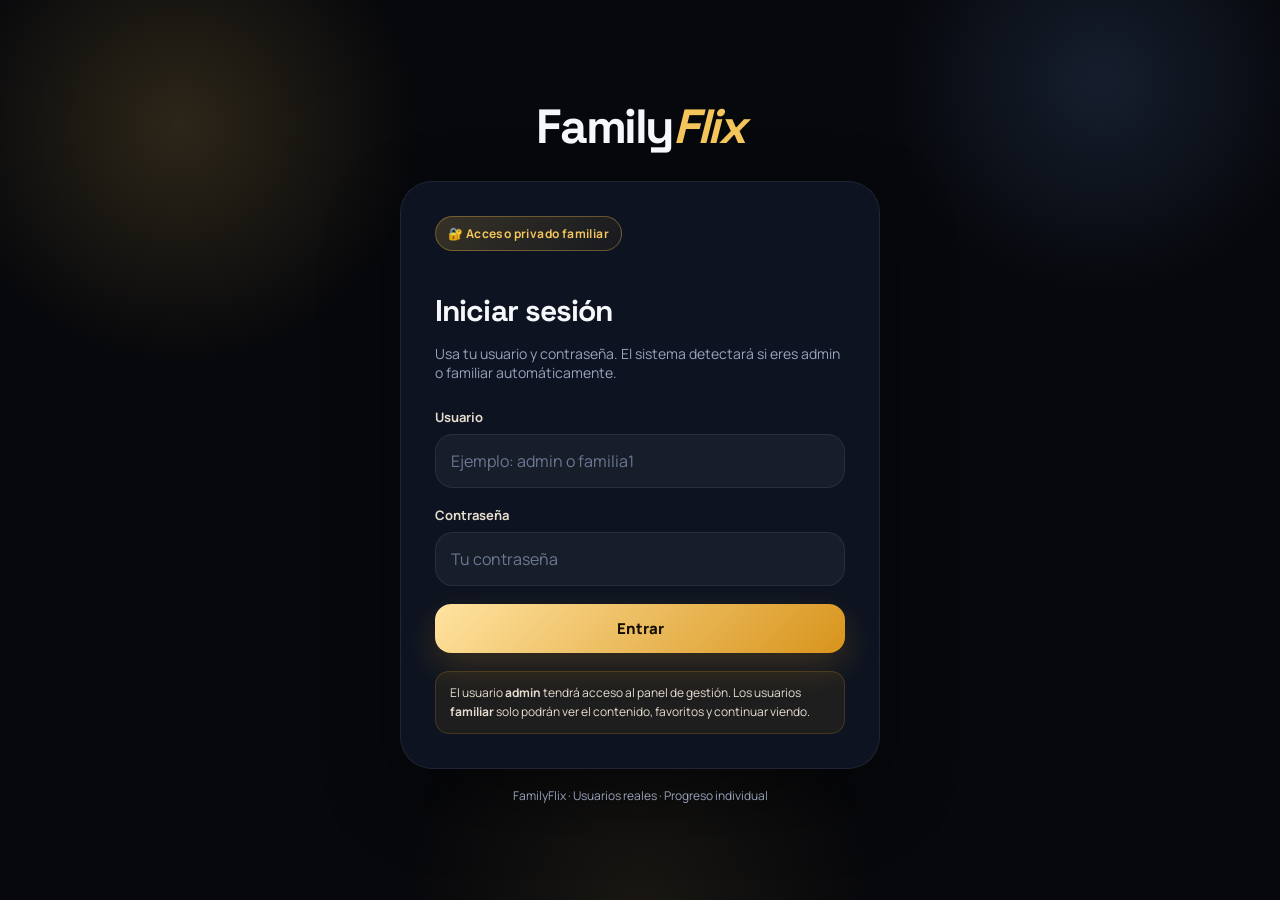
==== admin.html @ a8ea4d4a "Update admin.html" ====
<!DOCTYPE html>
<html lang="es" data-theme="dark">
<head>
  <meta charset="UTF-8">
  <meta name="viewport" content="width=device-width,initial-scale=1">
  <title>FamilyFlix — Admin</title>
  <link rel="stylesheet" href="css/style.css">
  <style>
    body{background:var(--ink);color:var(--text)}
    .page{max-width:1260px;margin:0 auto;padding:calc(var(--nav-h) + 24px) 20px 80px;position:relative;z-index:1}
    .head{display:flex;justify-content:space-between;gap:18px;align-items:flex-end;margin-bottom:24px;flex-wrap:wrap}
    .title{font-family:var(--ff);font-size:42px;line-height:1;letter-spacing:-.04em}
    .title span{color:var(--amber);font-style:italic}
    .subtitle{color:var(--cream3);font-size:14px;margin-top:8px}
    .tabs{display:flex;gap:8px;flex-wrap:wrap;margin-bottom:22px}
    .tab{border:none;background:var(--gb);color:var(--cream2);border:1px solid var(--gbrd);border-radius:999px;padding:12px 16px;cursor:pointer}
    .tab.on{background:var(--amber);border-color:var(--amber);color:#120c00;font-weight:700}
    .panel{display:none}
    .panel.on{display:block}
    .cardx{background:var(--ink2);border:1px solid rgba(255,255,255,.06);border-radius:24px;padding:24px;margin-bottom:18px;box-shadow:0 24px 70px rgba(0,0,0,.22)}
    .grid2{display:grid;grid-template-columns:1fr 1fr;gap:14px}
    .grid3{display:grid;grid-template-columns:repeat(3,1fr);gap:14px}
    .grid4{display:grid;grid-template-columns:repeat(4,1fr);gap:14px}
    .form-g{margin-bottom:16px}
    .muted{font-size:12px;color:var(--cream3)}
    .helper{background:rgba(232,160,32,.08);border:1px solid rgba(232,160,32,.2);border-radius:16px;padding:16px;color:var(--cream2);font-size:13px;line-height:1.6}
    .list{display:grid;gap:10px}
    .rowx{display:flex;gap:12px;align-items:center;justify-content:space-between;background:var(--ink3);border:1px solid rgba(255,255,255,.06);border-radius:16px;padding:14px}
    .rowx .meta{font-size:12px;color:var(--cream3);margin-top:4px}
    .status{display:inline-flex;align-items:center;gap:8px;padding:7px 10px;border-radius:999px;font-size:11px;font-weight:700;letter-spacing:.4px}
    .status.ok{background:rgba(39,174,96,.12);color:#45d483;border:1px solid rgba(39,174,96,.22)}
    .status.soft{background:rgba(232,160,32,.12);color:var(--amber);border:1px solid rgba(232,160,32,.22)}
    .hidden{display:none!important}
    .subtabs{display:flex;gap:10px;flex-wrap:wrap;margin-bottom:18px}
    .subtab{padding:10px 14px;border-radius:999px;border:1px solid var(--gbrd);background:var(--gb);cursor:pointer;color:var(--cream2)}
    .subtab.on{background:var(--amber);color:#140d00;border-color:var(--amber)}
    .subpanel{display:none}.subpanel.on{display:block}
    .stats{display:grid;grid-template-columns:repeat(4,1fr);gap:14px}
    .stat{background:var(--ink2);border:1px solid rgba(255,255,255,.06);border-radius:22px;padding:20px}
    .stat .n{font-family:var(--ff);font-size:34px;color:var(--cream)}
    .stat .l{font-size:13px;color:var(--cream3)}
    .file-toolbar{display:grid;grid-template-columns:minmax(0,1fr) auto;gap:14px;align-items:end;margin:18px 0}
    .file-summary{text-align:right;font-size:12px;color:var(--cream3)}
    .preview-frame{background:#000;border-radius:20px;overflow:hidden;aspect-ratio:16/9;margin-bottom:18px}
    .preview-frame video,.preview-frame iframe,.preview-frame img{width:100%;height:100%;border:none;display:block;background:#000;object-fit:contain}
    .audience-picker{display:flex;flex-wrap:wrap;gap:10px}
    .audience-option{display:inline-flex;align-items:center;gap:10px;padding:10px 14px;border-radius:16px;border:1px solid var(--gbrd);background:rgba(255,255,255,.03);color:var(--cream2);cursor:pointer;transition:all .2s ease}
    .audience-option input{accent-color:var(--amber);margin:0}
    .audience-option.is-on{background:rgba(232,160,32,.12);border-color:rgba(232,160,32,.34);color:var(--text);box-shadow:0 14px 32px rgba(0,0,0,.16)}
    .audience-option small{display:block;font-size:11px;color:var(--cream3)}
    .audience-summary{margin-top:10px;font-size:12px;color:var(--cream3)}
    .sheet-group{background:var(--ink3);border:1px solid rgba(255,255,255,.06);border-radius:20px;overflow:hidden}
    .sheet-group-head{display:flex;gap:14px;align-items:flex-start;justify-content:space-between;padding:16px 18px;background:rgba(255,255,255,.02)}
    .sheet-group-head .meta{font-size:12px;color:var(--cream3);margin-top:4px}
    .sheet-group-episodes{display:grid;gap:10px;padding:12px}
    .sheet-group-episodes .rowx{background:rgba(255,255,255,.02);border-color:rgba(255,255,255,.05)}
    .sheet-chip{display:inline-flex;align-items:center;padding:6px 10px;border-radius:999px;background:rgba(232,160,32,.12);color:var(--amber);font-size:11px;font-weight:700;letter-spacing:.02em;margin-bottom:8px}
    .sheet-note{font-size:12px;color:var(--cream3);margin-top:6px}
    @media(max-width:980px){.page{padding:calc(var(--nav-h) + 18px) 18px 64px}.head{align-items:flex-start}.grid2,.grid3,.grid4,.stats{grid-template-columns:1fr 1fr}}
    @media(max-width:640px){.page{padding:calc(var(--nav-h) + 14px) 14px 56px}.title{font-size:34px}.grid2,.grid3,.grid4,.stats,.file-toolbar{grid-template-columns:1fr}.cardx{padding:18px}.rowx,.sheet-group-head{align-items:flex-start;flex-direction:column}.rowx>div:last-child,.sheet-group-head>div:last-child{width:100%;display:flex;flex-wrap:wrap;gap:10px}}
  </style>
</head>
<body>
  <div class="bg-atm"></div>
  <nav class="nav solid" style="transform:none!important">
    <div class="nav-inner">
      <a href="home.html" class="logo">Family<span>Flix</span></a>
      <div class="nav-r">
        <a class="btn btn-ghost" href="home.html">Ver catálogo</a>
        <button class="tt" onclick="toggleTheme()"></button>
        <button class="btn btn-ghost" onclick="logout()">Salir</button>
      </div>
    </div>
  </nav>

  <main class="page">
    <div class="head">
      <div>
        <div class="title">Panel <span>Admin</span></div>
        <div class="subtitle">Gestión de usuarios, videos, series, episodios, IA y archivos en Cloudflare R2.</div>
      </div>
      <div class="helper" style="max-width:460px">
        Define una vez tu <strong>Admin Secret</strong> del Worker. Queda guardado en este navegador para poder usar subir, listar, borrar y analizar con IA.
      </div>
    </div>

    <section class="cardx">
      <div class="grid2">
        <div class="form-g">
          <label>Admin Secret del Worker</label>
          <input class="inp" id="adminSecretInput" type="password" placeholder="Pega aquí el Admin Secret de Cloudflare">
        </div>
        <div class="form-g" style="display:flex;align-items:flex-end;gap:10px">
          <button class="btn btn-amber" id="saveSecretBtn">Guardar secret</button>
          <span class="muted">Solo se guarda localmente en tu navegador.</span>
        </div>
      </div>
    </section>

    <section class="stats" id="statsWrap"></section>

    <div class="tabs">
      <button class="tab on" data-panel="summary">Resumen</button>
      <button class="tab" data-panel="content">Registrar contenido</button>
      <button class="tab" data-panel="users">Usuarios</button>
      <button class="tab" data-panel="sheets">Fichas Sheets</button>
      <button class="tab" data-panel="files">Archivos R2</button>
    </div>

    <section class="panel on" id="panel-summary">
      <div class="cardx">
        <h3 class="modal-title" style="font-size:26px">Resumen rápido</h3>
        <div class="list" id="summaryList"></div>
      </div>
      <div class="cardx">
        <h3 class="modal-title" style="font-size:26px">Flujo para archivos pesados</h3>
        <div class="helper">
          1) Sube el archivo grande a Cloudflare R2 con tu script de <strong>rclone</strong>.<br>
          2) Si usas Quick Tunnel o ya conoces el nombre del archivo, el sistema puede construir la URL publica automaticamente con:<br>
          <code id="r2BaseExample"></code><br>
          3) En <strong>Origen del video &gt; Tunnel Quick</strong> puedes guardar la URL completa o solo una ruta como <code>peliculas/shrek-2.mp4</code>.<br>
          4) Usa la IA para autocompletar el resto y corrige manualmente antes de guardar.
        </div>
      </div>
    </section>

    <section class="panel" id="panel-content">
      <div class="cardx">
        <div class="subtabs">
          <button class="subtab on" data-subpanel="movie">Película</button>
          <button class="subtab" data-subpanel="series">Serie</button>
          <button class="subtab" data-subpanel="episode">Episodio</button>
        </div>

        <div class="form-g">
          <label>Título base para IA</label>
          <div class="grid2">
            <input class="inp" id="aiTitle" type="text" placeholder="Ejemplo: Shrek 2 o boda hermano">
            <button class="btn btn-amber" id="aiAnalyzeBtn">Autorrellenar con IA</button>
          </div>
          <textarea class="inp" id="aiExtraContext" style="margin-top:10px" placeholder="Contexto opcional: video casero, cumpleaños de Sofía, viaje a Cartagena, tono familiar, personas importantes, etc."></textarea>
          <div class="muted" style="margin-top:8px">La IA rellena en español, pero tú puedes corregir cualquier campo antes de guardar.</div>
        </div>

        <div class="subpanel on" id="subpanel-movie">
          <div class="grid2">
            <div class="form-g"><label>ID</label><input class="inp" id="movie_id" placeholder="Ej. pel_shrek_2"></div>
            <div class="form-g"><label>Título</label><input class="inp" id="movie_titulo"></div>
            <div class="form-g"><label>Título original</label><input class="inp" id="movie_tituloOriginal"></div>
            <div class="form-g"><label>Categoría</label><input class="inp" id="movie_categoria" placeholder="Familia"></div>
            <div class="form-g"><label>Géneros</label><input class="inp" id="movie_generos" placeholder="Aventura, Comedia"></div>
            <div class="form-g"><label>Año</label><input class="inp" id="movie_año" type="number"></div>
            <div class="form-g"><label>Duración</label><input class="inp" id="movie_duracion" placeholder="1:32:00"></div>
            <div class="form-g"><label>Clasificación</label><input class="inp" id="movie_clasificacion" placeholder="Familiar"></div>
            <div class="form-g"><label>Idioma</label><input class="inp" id="movie_idioma" placeholder="Español"></div>
            <div class="form-g"><label>Tags</label><input class="inp" id="movie_tags" placeholder="ogro, animación"></div>
            <div class="form-g"><label>Portada URL</label><input class="inp" id="movie_portadaUrl"></div>
            <div class="form-g"><label>Backdrop URL</label><input class="inp" id="movie_backdropUrl"></div>
          </div>
          <div class="form-g"><label>Sinopsis</label><textarea class="inp" id="movie_sinopsis"></textarea></div>
          <div class="form-g">
            <label>Visible para</label>
            <div class="audience-picker" id="movie_audiencePicker"></div>
            <div class="audience-summary" id="movie_audienceSummary">Visible para todos los usuarios.</div>
          </div>
          <div class="grid2">
            <div class="form-g">
              <label>Origen del video</label>
              <select class="inp" id="movie_videoMode">
                <option value="upload">Subida web</option>
                <option value="quicktunnel">Tunnel Quick</option>
                <option value="r2manual">Archivo pesado ya subido a R2</option>
                <option value="drive">URL de Google Drive</option>
                <option value="none">Sin video todavía</option>
              </select>
            </div>
            <div class="form-g"><label>Destacado</label><select class="inp" id="movie_destacado"><option value="">No</option><option value="si">Sí</option></select></div>
          </div>
          <div class="grid2">
            <div class="form-g movie-mode movie-mode-upload"><label>Archivo</label><input class="inp" id="movie_uploadFile" type="file" accept="video/*"></div>
            <div class="form-g movie-mode movie-mode-quicktunnel hidden"><label>URL Tunnel Quick</label><input class="inp" id="movie_tunnelQuick" placeholder="https://...trycloudflare.com/peliculas/mi-video.mp4"></div>
            <div class="form-g movie-mode movie-mode-r2manual hidden"><label>Nombre del archivo en R2</label><input class="inp" id="movie_r2Manual" placeholder="el.caballero.rojo.mp4"></div>
            <div class="form-g movie-mode movie-mode-drive hidden"><label>Drive URL</label><input class="inp" id="movie_driveUrl" placeholder="https://drive.google.com/file/.../preview"></div>
            <div class="form-g"><label>URL final de video</label><input class="inp" id="movie_r2Url" readonly></div>
          </div>
          <button class="btn btn-amber" id="saveMovieBtn">Guardar película</button>
        </div>

        <div class="subpanel" id="subpanel-series">
          <div class="grid2">
            <div class="form-g"><label>ID</label><input class="inp" id="series_id" placeholder="Ej. ser_peppa_pig"></div>
            <div class="form-g"><label>Título</label><input class="inp" id="series_titulo"></div>
            <div class="form-g"><label>Título original</label><input class="inp" id="series_tituloOriginal"></div>
            <div class="form-g"><label>Categoría</label><input class="inp" id="series_categoria"></div>
            <div class="form-g"><label>Géneros</label><input class="inp" id="series_generos"></div>
            <div class="form-g"><label>Año</label><input class="inp" id="series_año" type="number"></div>
            <div class="form-g"><label>Clasificación</label><input class="inp" id="series_clasificacion"></div>
            <div class="form-g"><label>Idioma</label><input class="inp" id="series_idioma"></div>
            <div class="form-g"><label>Tags</label><input class="inp" id="series_tags"></div>
            <div class="form-g"><label>Portada URL</label><input class="inp" id="series_portadaUrl"></div>
            <div class="form-g"><label>Backdrop URL</label><input class="inp" id="series_backdropUrl"></div>
            <div class="form-g"><label>Destacado</label><select class="inp" id="series_destacado"><option value="">No</option><option value="si">Sí</option></select></div>
          </div>
          <div class="form-g"><label>Sinopsis</label><textarea class="inp" id="series_sinopsis"></textarea></div>
          <div class="form-g">
            <label>Visible para</label>
            <div class="audience-picker" id="series_audiencePicker"></div>
            <div class="audience-summary" id="series_audienceSummary">Visible para todos los usuarios.</div>
          </div>
          <button class="btn btn-amber" id="saveSeriesBtn">Guardar serie</button>
        </div>

        <div class="subpanel" id="subpanel-episode">
          <div class="grid2">
            <div class="form-g">
              <label>Serie existente</label>
              <select class="inp" id="episode_serieId"></select>
            </div>
            <div class="form-g"><label>ID episodio</label><input class="inp" id="episode_id" placeholder="Ej. epi_peppa_s01e01"></div>
            <div class="form-g"><label>Temporada</label><input class="inp" id="episode_temporada" type="number" value="1"></div>
            <div class="form-g"><label>Número de episodio</label><input class="inp" id="episode_numeroEpisodio" type="number" value="1"></div>
            <div class="form-g"><label>Título</label><input class="inp" id="episode_titulo"></div>
            <div class="form-g"><label>Título original</label><input class="inp" id="episode_tituloOriginal"></div>
            <div class="form-g"><label>Duración</label><input class="inp" id="episode_duracion"></div>
            <div class="form-g"><label>Portada URL</label><input class="inp" id="episode_portadaUrl"></div>
          </div>
          <div class="form-g"><label>Sinopsis</label><textarea class="inp" id="episode_sinopsis"></textarea></div>
          <div class="grid2">
            <div class="form-g">
              <label>Origen del video</label>
              <select class="inp" id="episode_videoMode">
                <option value="upload">Subida web</option>
                <option value="quicktunnel">Tunnel Quick</option>
                <option value="r2manual">Archivo pesado ya subido a R2</option>
                <option value="drive">URL de Google Drive</option>
              </select>
              <div class="muted" style="margin-top:8px">Tunnel Quick guarda exactamente la URL que pegues. R2 manual arma la URL publica de R2 con el nombre del archivo.</div>
              <div class="muted" style="margin-top:8px">Los episodios heredan la visibilidad configurada en su serie.</div>
            </div>
            <div class="form-g"><label>Air date</label><input class="inp" id="episode_airDate" placeholder="2026-03-09"></div>
          </div>
          <div class="grid2">
            <div class="form-g episode-mode episode-mode-upload"><label>Archivo</label><input class="inp" id="episode_uploadFile" type="file" accept="video/*"></div>
            <div class="form-g episode-mode episode-mode-quicktunnel hidden"><label>URL Tunnel Quick</label><input class="inp" id="episode_tunnelQuick" placeholder="https://...trycloudflare.com/series/serie-x/e01.mp4"></div>
            <div class="form-g episode-mode episode-mode-r2manual hidden"><label>Nombre del archivo en R2</label><input class="inp" id="episode_r2Manual" placeholder="el.caballero.rojo.mp4"></div>
            <div class="form-g episode-mode episode-mode-drive hidden"><label>Drive URL</label><input class="inp" id="episode_driveUrl"></div>
            <div class="form-g"><label>URL final de video</label><input class="inp" id="episode_r2Url" readonly></div>
          </div>
          <button class="btn btn-amber" id="saveEpisodeBtn">Guardar episodio</button>
        </div>
      </div>
    </section>

    <section class="panel" id="panel-users">
      <div class="cardx">
        <h3 class="modal-title" style="font-size:26px">Crear usuario</h3>
        <div class="grid2">
          <div class="form-g"><label>Usuario</label><input class="inp" id="user_usuario"></div>
          <div class="form-g"><label>Contraseña</label><input class="inp" id="user_password" type="password"></div>
          <div class="form-g"><label>Nombre mostrado</label><input class="inp" id="user_nombreMostrado"></div>
          <div class="form-g"><label>Rol</label><select class="inp" id="user_rol"><option value="familiar">familiar</option><option value="admin">admin</option></select></div>
          <div class="form-g"><label>Estado</label><select class="inp" id="user_estado"><option value="activo">activo</option><option value="inactivo">inactivo</option></select></div>
          <div class="form-g"><label>Avatar URL</label><input class="inp" id="user_avatarUrl"></div>
        </div>
        <button class="btn btn-amber" id="saveUserBtn">Crear usuario</button>
      </div>
      <div class="cardx">
        <h3 class="modal-title" style="font-size:26px">Usuarios existentes</h3>
        <div class="list" id="usersList"></div>
      </div>
    </section>

    <section class="panel" id="panel-sheets">
      <div class="cardx">
        <div class="grid2">
          <div>
            <h3 class="modal-title" style="font-size:26px">Fichas de Google Sheets</h3>
            <p class="muted">Lista completa del catálogo y episodios para refrescar metadata con IA sin tocar IDs ni videos.</p>
          </div>
          <div style="display:flex;justify-content:flex-end;align-items:end"><button class="btn btn-amber" id="reloadSheetsBtn">Actualizar fichas</button></div>
        </div>
        <div class="file-toolbar">
          <div class="form-g" style="margin-bottom:0">
            <label>Buscar ficha</label>
            <input class="inp" id="sheetsSearchInput" type="text" placeholder="Titulo, ID, serie, categoria o tag">
          </div>
          <div class="file-summary" id="sheetsSummary"></div>
        </div>
        <div class="list" id="sheetsList"></div>
      </div>
    </section>

    <section class="panel" id="panel-files">
      <div class="cardx">
        <div class="grid2">
          <div>
            <h3 class="modal-title" style="font-size:26px">Archivos en Cloudflare R2</h3>
            <p class="muted">Puedes reutilizar una URL ya subida, copiarla o borrar el archivo.</p>
          </div>
          <div style="display:flex;justify-content:flex-end;align-items:end"><button class="btn btn-amber" id="reloadFilesBtn">Actualizar lista</button></div>
        </div>
        <div class="file-toolbar">
          <div class="form-g" style="margin-bottom:0">
            <label>Buscar archivo</label>
            <input class="inp" id="filesSearchInput" type="text" placeholder="Nombre, carpeta o extensión">
          </div>
          <div class="file-summary" id="filesSummary"></div>
        </div>
        <div class="list" id="filesList"></div>
      </div>
    </section>
  </main>

  <div class="modal-bd" id="filePreviewBd" onclick="if(event.target===this)closeFilePreview()">
    <div class="modal" style="grid-template-columns:1fr;width:min(960px,100%)">
      <div class="modal-body">
        <div class="modal-eyebrow">Archivo R2</div>
        <h2 class="modal-title" id="filePreviewTitle"></h2>
        <div class="modal-meta" id="filePreviewMeta"></div>
        <div class="preview-frame" id="filePreviewMedia"></div>
        <p class="modal-synopsis">Puedes previsualizar el archivo, copiar su URL o insertarlo directamente en el formulario actual.</p>
        <div class="modal-actions">
          <button class="btn btn-amber" id="filePreviewUseBtn">Usar en formulario</button>
          <button class="btn btn-ghost" id="filePreviewOpenBtn">Abrir URL</button>
          <button class="btn btn-ghost" onclick="closeFilePreview()">Cerrar</button>
        </div>
      </div>
    </div>
  </div>

  <div class="modal-bd" id="sheetEditorBd" onclick="if(event.target===this)closeSheetEditor()">
    <div class="modal" style="grid-template-columns:1fr;width:min(920px,100%)">
      <div class="modal-body">
        <div class="modal-eyebrow" id="sheetEditorEyebrow">Ficha Sheets</div>
        <h2 class="modal-title" id="sheetEditorTitle">Editar ficha</h2>
        <div class="modal-meta" id="sheetEditorMeta"></div>
        <div class="grid2" style="margin-top:18px">
          <div class="form-g">
            <label>Ruta o URL del video</label>
            <input class="inp" id="sheetEditorVideoPath" type="text" placeholder="peliculas/shrek-2.mp4, https://...trycloudflare.com/... o URL directa">
            <div class="muted" style="margin-top:6px">Guarda preferiblemente solo la ruta del archivo. La app le pondra la base del tunel automaticamente.</div>
          </div>
          <div class="form-g">
            <label>URL final de video</label>
            <input class="inp" id="sheetEditorResolvedUrl" type="text" readonly>
          </div>
          <div class="form-g">
            <label>Drive URL</label>
            <input class="inp" id="sheetEditorDriveUrl" type="text" placeholder="https://drive.google.com/file/.../preview">
          </div>
          <div class="form-g">
            <label>Portada URL</label>
            <input class="inp" id="sheetEditorPosterUrl" type="text">
          </div>
        </div>
        <div class="form-g">
          <label>Sinopsis</label>
          <textarea class="inp" id="sheetEditorSynopsis"></textarea>
        </div>
        <div class="form-g" id="sheetEditorAudienceBlock">
          <label>Quien puede ver este contenido</label>
          <div class="audience-picker" id="sheetEditor_audiencePicker"></div>
          <div class="audience-summary" id="sheetEditor_audienceSummary">Visible para todos los usuarios.</div>
          <div class="muted" style="margin-top:6px">Este ajuste aplica a la pelicula o a la serie completa.</div>
        </div>
        <div class="helper hidden" id="sheetEditorEpisodeVisibilityNote" style="margin-bottom:18px"></div>
        <div class="modal-actions">
          <button class="btn btn-amber" id="sheetEditorSaveBtn" type="button">Guardar ficha</button>
          <button class="btn btn-ghost" type="button" onclick="closeSheetEditor()">Cerrar</button>
        </div>
      </div>
    </div>
  </div>

  <div class="modal-bd" id="userEditorBd" onclick="if(event.target===this)closeUserEditor()">
    <div class="modal" style="grid-template-columns:1fr;width:min(760px,100%)">
      <div class="modal-body">
        <div class="modal-eyebrow">Usuario</div>
        <h2 class="modal-title" id="userEditorTitle">Editar usuario</h2>
        <div class="modal-meta" id="userEditorMeta"></div>
        <div class="grid2" style="margin-top:18px">
          <div class="form-g"><label>Usuario</label><input class="inp" id="userEditor_usuario"></div>
          <div class="form-g"><label>Nueva contraseÃ±a</label><input class="inp" id="userEditor_password" type="password" placeholder="Dejala vacia para conservar la actual"></div>
          <div class="form-g"><label>Nombre mostrado</label><input class="inp" id="userEditor_nombreMostrado"></div>
          <div class="form-g"><label>Rol</label><select class="inp" id="userEditor_rol"><option value="familiar">familiar</option><option value="admin">admin</option></select></div>
          <div class="form-g"><label>Estado</label><select class="inp" id="userEditor_estado"><option value="activo">activo</option><option value="inactivo">inactivo</option></select></div>
          <div class="form-g"><label>Avatar URL</label><input class="inp" id="userEditor_avatarUrl"></div>
        </div>
        <div class="muted" id="userEditorNote">Puedes cambiar datos basicos, rol, estado o contraseÃ±a.</div>
        <div class="modal-actions">
          <button class="btn btn-amber" id="userEditorSaveBtn" type="button">Guardar cambios</button>
          <button class="btn btn-outline" id="userEditorDeleteBtn" type="button">Eliminar usuario</button>
          <button class="btn btn-ghost" type="button" onclick="closeUserEditor()">Cerrar</button>
        </div>
      </div>
    </div>
  </div>

  <script src="js/shared.js"></script>
  <script>
    requireAdmin();

    const state = {
      tab: 'summary',
      subpanel: 'movie',
      filesSearch: '',
      filesCache: [],
      previewFile: null,
      users: [],
      audienceSelection: {
        movie: ['todos'],
        series: ['todos'],
        sheetEditor: ['todos']
      }
    };
    state.sheetsSearch = '';
    state.sheetsUpdatingKey = '';
    state.sheetEditor = null;
    state.userEditor = null;

    document.getElementById('adminSecretInput').value = getAdminSecret();
    document.getElementById('saveSecretBtn').addEventListener('click', () => {
      setAdminSecret(document.getElementById('adminSecretInput').value.trim());
      showToast('Admin Secret guardado.');
      updateStats();
      renderFiles();
    });

    document.querySelectorAll('.tab').forEach(btn => btn.addEventListener('click', () => {
      document.querySelectorAll('.tab').forEach(b => b.classList.remove('on'));
      btn.classList.add('on');
      state.tab = btn.dataset.panel;
      document.querySelectorAll('.panel').forEach(p => p.classList.remove('on'));
      document.getElementById(`panel-${state.tab}`).classList.add('on');
    }));

    document.querySelectorAll('.subtab').forEach(btn => btn.addEventListener('click', () => {
      document.querySelectorAll('.subtab').forEach(b => b.classList.remove('on'));
      btn.classList.add('on');
      state.subpanel = btn.dataset.subpanel;
      document.querySelectorAll('.subpanel').forEach(p => p.classList.remove('on'));
      document.getElementById(`subpanel-${state.subpanel}`).classList.add('on');
    }));

    ['movie','episode'].forEach(prefix => {
      const modeEl = document.getElementById(`${prefix}_videoMode`);
      if (!modeEl) return;
      modeEl.addEventListener('change', () => updateVideoMode(prefix));
      updateVideoMode(prefix);
    });

    document.getElementById('movie_r2Manual')?.addEventListener('input', () => syncManualR2('movie'));
    document.getElementById('episode_r2Manual')?.addEventListener('input', () => syncManualR2('episode'));
    document.getElementById('movie_tunnelQuick')?.addEventListener('input', () => syncQuickTunnelVideo('movie'));
    document.getElementById('episode_tunnelQuick')?.addEventListener('input', () => syncQuickTunnelVideo('episode'));
    document.getElementById('saveMovieBtn').addEventListener('click', saveMovie);
    document.getElementById('saveSeriesBtn').addEventListener('click', saveSeries);
    document.getElementById('saveEpisodeBtn').addEventListener('click', saveEpisode);
    document.getElementById('saveUserBtn').addEventListener('click', saveUser);
    document.getElementById('reloadSheetsBtn').addEventListener('click', async () => {
      await refreshLocalData();
      renderSheetsRecords();
    });
    document.getElementById('reloadFilesBtn').addEventListener('click', renderFiles);
    document.getElementById('aiAnalyzeBtn').addEventListener('click', runAI);
    document.getElementById('sheetsSearchInput').addEventListener('input', (e) => {
      state.sheetsSearch = e.target.value.trim().toLowerCase();
      renderSheetsRecords();
    });
    document.getElementById('sheetEditorVideoPath').addEventListener('input', syncSheetEditorResolvedUrl);
    document.getElementById('sheetEditorSaveBtn').addEventListener('click', saveSheetEditor);
    document.getElementById('userEditorSaveBtn').addEventListener('click', saveUserEditor);
    document.getElementById('userEditorDeleteBtn').addEventListener('click', deleteUserFromEditor);
    document.getElementById('filesSearchInput').addEventListener('input', (e) => {
      state.filesSearch = e.target.value.trim().toLowerCase();
      renderFilesList();
    });

    async function init() {
      await ensureVideoBaseUrlLoaded(true);
      refreshVideoHelpersUi();
      await refreshLocalData();
      await Promise.all([renderSummary(), renderUsers(), renderSheetsRecords(), renderFiles()]);
    }

    function refreshVideoHelpersUi() {
      const base = getVideoBaseUrl() || FF_CONFIG.R2_PUBLIC_BASE;
      document.getElementById('r2BaseExample').textContent = `${base.replace(/\/$/, '')}/NOMBRE_DEL_ARCHIVO.mp4`;
      ['movie', 'episode'].forEach(prefix => {
        syncManualR2(prefix);
        syncQuickTunnelVideo(prefix);
      });
    }

    async function refreshLocalData() {
      await Promise.all([
        fetchContent({ force: true, preferApi: true }),
        fetchEpisodes({ force: true, preferApi: true })
      ]);
      updateStats();
      renderSeriesOptions();
      renderAudiencePickers();
      renderSheetsRecords();
      if (state.filesCache.length) renderFilesList();
    }

    function updateStats() {
      const movies = FF_STATE.content.filter(i => i.tipo === 'pelicula').length;
      const series = FF_STATE.content.filter(i => i.tipo === 'serie').length;
      const episodes = FF_STATE.episodes.length;
      document.getElementById('statsWrap').innerHTML = `
        <div class="stat"><div class="n">${movies}</div><div class="l">Películas</div></div>
        <div class="stat"><div class="n">${series}</div><div class="l">Series</div></div>
        <div class="stat"><div class="n">${episodes}</div><div class="l">Episodios</div></div>
        <div class="stat"><div class="n">${getAdminSecret() ? 'OK' : '—'}</div><div class="l">Worker secret</div></div>`;
    }

    /*
    async function renderSummary() {
      const list = document.getElementById('summaryList');
      const latestContent = FF_STATE.content.slice(-5).reverse();
      list.innerHTML = latestContent.map(item => `
        <div class="rowx">
          <div>
            <div><strong>${escapeHtml(item.titulo)}</strong></div>
            <div class="meta">${escapeHtml(item.tipo)} · ${escapeHtml(item.categoria || '')} · ${item.año || ''}</div>
          </div>
          <div class="status ${item.destacado ? 'ok' : 'soft'}">${item.destacado ? 'Destacado' : 'Normal'}</div>
        </div>`).join('') || '<div class="muted">Aún no hay contenido cargado.</div>';
    }

    */

    async function renderSummary() {
      const list = document.getElementById('summaryList');
      const latestContent = FF_STATE.content.slice(-5).reverse();
      list.innerHTML = latestContent.map(item => `
        <div class="rowx">
          <div>
            <div><strong>${escapeHtml(item.titulo)}</strong></div>
            <div class="meta">${escapeHtml(item.tipo)} · ${escapeHtml(item.categoria || '')} · ${item.anio || item['a\u00f1o'] || ''}</div>
          </div>
          <div class="status ${item.destacado ? 'ok' : 'soft'}">${item.destacado ? 'Destacado' : 'Normal'}</div>
        </div>`).join('') || '<div class="muted">Aun no hay contenido cargado.</div>';
    }

    function renderSeriesOptions() {
      const select = document.getElementById('episode_serieId');
      const series = FF_STATE.content.filter(i => i.tipo === 'serie' && i.estado === 'activo');
      select.innerHTML = series.map(s => `<option value="${escapeHtml(s.id)}">${escapeHtml(s.titulo)}</option>`).join('');
    }

    function openPanel(panel) {
      document.querySelectorAll('.tab').forEach(b => b.classList.remove('on'));
      const tabBtn = document.querySelector(`.tab[data-panel="${panel}"]`);
      if (tabBtn) tabBtn.classList.add('on');
      state.tab = panel;
      document.querySelectorAll('.panel').forEach(p => p.classList.remove('on'));
      const panelEl = document.getElementById(`panel-${panel}`);
      if (panelEl) panelEl.classList.add('on');
    }

    function openSubpanel(subpanel) {
      document.querySelectorAll('.subtab').forEach(b => b.classList.remove('on'));
      const subtabBtn = document.querySelector(`.subtab[data-subpanel="${subpanel}"]`);
      if (subtabBtn) subtabBtn.classList.add('on');
      state.subpanel = subpanel;
      document.querySelectorAll('.subpanel').forEach(p => p.classList.remove('on'));
      const subpanelEl = document.getElementById(`subpanel-${subpanel}`);
      if (subpanelEl) subpanelEl.classList.add('on');
    }

    function toInputValue(value) {
      return Array.isArray(value) ? value.join(', ') : (value ?? '');
    }

    function setFormValue(id, value) {
      const el = document.getElementById(id);
      if (el) el.value = toInputValue(value);
    }

    function setFormYear(prefix, value) {
      const yearEl = getPanelField(prefix, 'anio', ['a\u00c3\u00b1o', 'a\u00f1o']);
      if (yearEl) yearEl.value = value ?? '';
    }

    function normalizeAudienceSelection(value) {
      const list = (Array.isArray(value) ? value : splitTags(value))
        .map(entry => String(entry || '').trim())
        .filter(Boolean);
      const all = !list.length || list.some(entry => ['todos', '*', 'all'].includes(entry.toLowerCase()));
      return all ? [] : [...new Set(list)];
    }

    function getAudienceSummaryText(selectedIds = []) {
      if (!selectedIds.length) return 'Visible para todos los usuarios.';
      const names = selectedIds
        .map(id => state.users.find(user => String(user.id) === String(id)))
        .filter(Boolean)
        .map(user => user.nombreMostrado || user.usuario);
      return names.length
        ? `Visible solo para: ${names.join(', ')}.`
        : `Visible solo para ${selectedIds.length} usuario(s).`;
    }

    function syncAudiencePickerState(prefix) {
      const picker = document.getElementById(`${prefix}_audiencePicker`);
      const summary = document.getElementById(`${prefix}_audienceSummary`);
      if (!picker || !summary) return;

      const allBox = picker.querySelector('input[data-audience-all]');
      const userBoxes = [...picker.querySelectorAll('input[data-audience-user]')];
      const anyUserChecked = userBoxes.some(box => box.checked);
      if (allBox) allBox.checked = !anyUserChecked;

      [...picker.querySelectorAll('.audience-option')].forEach((option) => {
        const input = option.querySelector('input');
        option.classList.toggle('is-on', Boolean(input?.checked));
      });

      const selectedIds = userBoxes.filter(box => box.checked).map(box => box.value);
      state.audienceSelection[prefix] = selectedIds.length ? selectedIds : ['todos'];
      summary.textContent = getAudienceSummaryText(selectedIds);
    }

    function renderAudiencePicker(prefix, selectedValue = null) {
      const picker = document.getElementById(`${prefix}_audiencePicker`);
      if (!picker) return;

      const selectedIds = new Set(normalizeAudienceSelection(selectedValue ?? state.audienceSelection[prefix] ?? 'todos'));
      state.audienceSelection[prefix] = selectedIds.size ? [...selectedIds] : ['todos'];
      const users = state.users.filter(user => user.id);
      picker.innerHTML = [
        `
          <label class="audience-option">
            <input type="checkbox" data-audience-all value="todos" ${selectedIds.size ? '' : 'checked'}>
            <span>
              <strong>Todos</strong>
              <small>Disponible para toda la familia</small>
            </span>
          </label>
        `,
        ...users.map((user) => `
          <label class="audience-option">
            <input type="checkbox" data-audience-user value="${escapeHtml(user.id)}" ${selectedIds.has(String(user.id)) ? 'checked' : ''}>
            <span>
              <strong>${escapeHtml(user.nombreMostrado || user.usuario)}</strong>
              <small>@${escapeHtml(user.usuario || '')}${user.estado ? ` | ${escapeHtml(user.estado)}` : ''}</small>
            </span>
          </label>
        `)
      ].join('');

      picker.querySelectorAll('input').forEach((input) => {
        input.addEventListener('change', () => {
          if (input.dataset.audienceAll !== undefined && input.checked) {
            picker.querySelectorAll('input[data-audience-user]').forEach((box) => { box.checked = false; });
          }
          if (input.dataset.audienceUser !== undefined && input.checked) {
            const allBox = picker.querySelector('input[data-audience-all]');
            if (allBox) allBox.checked = false;
          }
          syncAudiencePickerState(prefix);
        });
      });

      syncAudiencePickerState(prefix);
    }

    function renderAudiencePickers() {
      ['movie', 'series', 'sheetEditor'].forEach((prefix) => {
        const picker = document.getElementById(`${prefix}_audiencePicker`);
        if (!picker) return;
        const current = picker.children.length ? getSelectedAudience(prefix) : (state.audienceSelection[prefix] || 'todos');
        renderAudiencePicker(prefix, current);
      });
    }

    function getSelectedAudience(prefix) {
      const picker = document.getElementById(`${prefix}_audiencePicker`);
      if (!picker) return ['todos'];
      const selectedIds = [...picker.querySelectorAll('input[data-audience-user]:checked')].map(box => box.value);
      return selectedIds.length ? selectedIds : ['todos'];
    }

    function getRecordAudienceValue(record) {
      return record?.visibleToAll ? 'todos' : (record?.usuariosPermitidosRaw || record?.usuariosPermitidos || 'todos');
    }

    function getRecordAudienceSummary(record) {
      const selectedIds = normalizeAudienceSelection(getRecordAudienceValue(record));
      return getAudienceSummaryText(selectedIds);
    }

    function populateVideoFields(prefix, row = {}) {
      const modeEl = document.getElementById(`${prefix}_videoMode`);
      const hasR2 = String(row.r2Url || '').trim();
      const hasDrive = String(row.driveUrl || '').trim();
      if (!modeEl) return;

      if (hasDrive) {
        modeEl.value = 'drive';
      } else if (hasR2 && isQuickTunnelUrl(hasR2)) {
        modeEl.value = 'quicktunnel';
      } else if (hasR2) {
        modeEl.value = 'r2manual';
      } else {
        modeEl.value = prefix === 'movie' ? 'none' : 'r2manual';
      }

      updateVideoMode(prefix);
      setFormValue(`${prefix}_r2Manual`, hasR2);
      setFormValue(`${prefix}_tunnelQuick`, hasR2);
      setFormValue(`${prefix}_driveUrl`, hasDrive);
      setFormValue(`${prefix}_r2Url`, hasR2 ? buildR2Url(hasR2) : '');
      const uploadEl = document.getElementById(`${prefix}_uploadFile`);
      if (uploadEl) uploadEl.value = '';
      if (modeEl.value === 'r2manual') syncManualR2(prefix);
      if (modeEl.value === 'quicktunnel') syncQuickTunnelVideo(prefix);
    }

    function editContentRecord(id) {
      const item = FF_STATE.content.find(entry => String(entry.id) === String(id));
      if (!item) return showToast('Ficha no encontrada en el catalogo.', 'error');

      openPanel('content');
      const target = item.tipo === 'serie' ? 'series' : 'movie';
      openSubpanel(target);

      setFormValue(`${target}_id`, item.id || '');
      setFormValue(`${target}_titulo`, item.titulo || '');
      setFormValue(`${target}_tituloOriginal`, item.tituloOriginal || '');
      setFormValue(`${target}_categoria`, item.categoria || '');
      setFormValue(`${target}_generos`, item.generos || '');
      setFormYear(target, item.anio || item['a\u00f1o'] || item['aÃ±o'] || '');
      setFormValue(`${target}_sinopsis`, item.sinopsis || '');
      setFormValue(`${target}_tags`, item.tags || '');
      setFormValue(`${target}_portadaUrl`, item.portadaUrl || '');
      setFormValue(`${target}_backdropUrl`, item.backdropUrl || '');
      setFormValue(`${target}_clasificacion`, item.clasificacion || '');
      setFormValue(`${target}_idioma`, item.idioma || '');
      renderAudiencePicker(target, item.visibleToAll ? 'todos' : item.usuariosPermitidos);

      if (target === 'movie') {
        setFormValue('movie_duracion', item.duracion || '');
        setFormValue('movie_destacado', item.destacado ? 'si' : '');
        populateVideoFields('movie', item);
      } else {
        setFormValue('series_destacado', item.destacado ? 'si' : '');
      }

      window.scrollTo({ top: 0, behavior: 'smooth' });
      showToast('Ficha cargada en el formulario para editar.');
    }

    function editEpisodeRecord(id) {
      const item = FF_STATE.episodes.find(entry => String(entry.id) === String(id));
      if (!item) return showToast('Episodio no encontrado.', 'error');

      openPanel('content');
      openSubpanel('episode');

      setFormValue('episode_id', item.id || '');
      setFormValue('episode_serieId', item.serieId || '');
      setFormValue('episode_temporada', item.temporada || '');
      setFormValue('episode_numeroEpisodio', item.numeroEpisodio || '');
      setFormValue('episode_titulo', item.titulo || '');
      setFormValue('episode_tituloOriginal', item.tituloOriginal || '');
      setFormValue('episode_sinopsis', item.sinopsis || '');
      setFormValue('episode_duracion', item.duracion || '');
      setFormValue('episode_portadaUrl', item.portadaUrl || '');
      setFormValue('episode_airDate', item.airDate || '');
      populateVideoFields('episode', item);

      window.scrollTo({ top: 0, behavior: 'smooth' });
      showToast('Episodio cargado en el formulario para editar.');
    }

    function normalizeFilePath(value = '') {
      const raw = String(value || '').trim();
      if (!raw) return '';
      try {
        const url = new URL(raw);
        return decodeURIComponent(url.pathname).replace(/^\/+/, '').toLowerCase();
      } catch {
        return decodeURIComponent(raw).replace(/^\/+/, '').toLowerCase();
      }
    }

    function fileMatchesRecord(file, r2Url = '') {
      const fileName = String(file?.name || '').trim().replace(/^\/+/, '').toLowerCase();
      const candidate = normalizeFilePath(r2Url);
      if (!fileName || !candidate) return false;
      return candidate === fileName || candidate.endsWith(`/${fileName}`) || candidate.endsWith(fileName);
    }

    function getFileSheetLinks(file) {
      const contentLinks = FF_STATE.content
        .filter(item => fileMatchesRecord(file, item.r2Url))
        .map(item => ({
          kind: 'content',
          id: item.id,
          title: item.titulo || item.id,
          label: item.tipo === 'serie' ? 'Serie' : 'Pelicula'
        }));

      const episodeLinks = FF_STATE.episodes
        .filter(item => fileMatchesRecord(file, item.r2Url))
        .map(item => ({
          kind: 'episode',
          id: item.id,
          title: item.titulo || item.id,
          label: 'Episodio'
        }));

      return [...contentLinks, ...episodeLinks];
    }

    async function deleteLinkedRecord(kind, id) {
      if (!confirm(`Eliminar la ficha de Sheets asociada a ${id}?`)) return;
      try {
        if (kind === 'episode') {
          await deleteEpisodeRemote(id);
        } else {
          try {
            await deleteContentRemote(id);
          } catch (error) {
            if (/usa force|episodios asociados/i.test(String(error.message || '')) && confirm('La serie tiene episodios asociados. Deseas borrar tambien esos episodios?')) {
              await deleteContentRemote(id, true);
            } else {
              throw error;
            }
          }
        }
        showToast('Ficha eliminada de Google Sheets.');
        await refreshLocalData();
        await renderSummary();
        await renderFiles();
      } catch (error) {
        showToast(error.message || 'No se pudo borrar la ficha.', 'error');
      }
    }

    function editLinkedRecord(kind, id) {
      if (kind === 'episode') return editEpisodeRecord(id);
      return editContentRecord(id);
    }

    function updateVideoMode(prefix) {
      const mode = document.getElementById(`${prefix}_videoMode`).value;
      document.querySelectorAll(`.${prefix}-mode`).forEach(el => el.classList.add('hidden'));
      const active = document.querySelector(`.${prefix}-mode-${mode}`);
      if (active) active.classList.remove('hidden');
    }

    function isQuickTunnelUrl(value = '') {
      const raw = String(value || '').trim();
      if (!raw) return false;
      return isAbsoluteHttpUrl(raw) && /trycloudflare\.com/i.test(raw);
    }

    function normalizeR2ManualFileName(value = '') {
      const raw = String(value || '').trim();
      if (!raw) return '';
      if (isAbsoluteHttpUrl(raw)) return raw;

      const clean = raw.replace(/^\/+/, '');
      if (/\.[a-z0-9]{2,5}($|\?)/i.test(clean)) {
        return clean;
      }

      return `${clean}.mp4`;
    }

    function buildHeavyR2Url(value = '') {
      const normalized = normalizeR2ManualFileName(value);
      if (!normalized) return '';
      if (isAbsoluteHttpUrl(normalized)) return normalized;
      return joinPublicVideoUrl(FF_CONFIG.R2_PUBLIC_BASE, normalized);
    }

    function syncManualR2(prefix) {
      const value = document.getElementById(`${prefix}_r2Manual`).value.trim();
      document.getElementById(`${prefix}_r2Url`).value = buildHeavyR2Url(value);
    }

    function syncQuickTunnelVideo(prefix) {
      const value = document.getElementById(`${prefix}_tunnelQuick`).value.trim();
      document.getElementById(`${prefix}_r2Url`).value = value;
    }

    async function resolveVideoFields(prefix) {
      const mode = document.getElementById(`${prefix}_videoMode`).value;
      let r2Url = '';
      let driveUrl = '';

      if (mode === 'upload') {
        const file = document.getElementById(`${prefix}_uploadFile`).files[0];
        if (file) {
          const up = await uploadFileToR2(file);
          r2Url = up.publicUrl;
          document.getElementById(`${prefix}_r2Url`).value = r2Url;
        }
      } else if (mode === 'r2manual') {
        const manualValue = document.getElementById(`${prefix}_r2Manual`).value.trim();
        r2Url = buildHeavyR2Url(manualValue);
        document.getElementById(`${prefix}_r2Url`).value = r2Url;
      } else if (mode === 'quicktunnel') {
        const tunnelValue = document.getElementById(`${prefix}_tunnelQuick`).value.trim();
        r2Url = tunnelValue;
        document.getElementById(`${prefix}_r2Url`).value = tunnelValue;
      } else if (mode === 'drive') {
        driveUrl = document.getElementById(`${prefix}_driveUrl`).value.trim();
      }

      return { r2Url, driveUrl };
    }

    function getSelectedSeriesTitle() {
      const select = document.getElementById('episode_serieId');
      if (!select) return '';
      return select.options[select.selectedIndex]?.text || '';
    }

    function buildAiRequestPayload(contentType) {
      const payload = {};

      if (contentType === 'pelicula') {
        const year = getPanelField('movie', 'anio', ['a\u00c3\u00b1o', 'a\u00f1o'])?.value.trim() || '';
        if (year) payload.year = year;
      }

      if (contentType === 'serie') {
        const year = getPanelField('series', 'anio', ['a\u00c3\u00b1o', 'a\u00f1o'])?.value.trim() || '';
        if (year) payload.year = year;
      }

      if (contentType === 'episodio') {
        const seasonNumber = document.getElementById('episode_temporada')?.value.trim() || '';
        const episodeNumber = document.getElementById('episode_numeroEpisodio')?.value.trim() || '';
        const seriesTitle = getSelectedSeriesTitle();
        if (seasonNumber) payload.seasonNumber = Number(seasonNumber);
        if (episodeNumber) payload.episodeNumber = Number(episodeNumber);
        if (seriesTitle) payload.seriesTitle = seriesTitle;
      }

      return payload;
    }

    async function runAI() {
      const title = document.getElementById('aiTitle').value.trim();
      const extraContext = document.getElementById('aiExtraContext').value.trim();
      if (!title) return showToast('Escribe un título base primero.', 'error');
      if (!getAdminSecret()) return showToast('Guarda primero el Admin Secret para usar la IA.', 'error');
      try {
        const map = { movie: 'pelicula', series: 'serie', episode: 'episodio' };
        const contentType = map[state.subpanel];
        const res = await analyzeWithAI(title, contentType, extraContext, buildAiRequestPayload(contentType));
        fillFormFromAI(res.data || {});
        showToast('Formulario rellenado con IA.');
      } catch (error) {
        const map = { movie: 'pelicula', series: 'serie', episode: 'episodio' };
        const contentType = map[state.subpanel];
        const message = error?.message || 'No se pudo usar la IA.';
        if (shouldUseLocalAiFallback(message)) {
          fillFormFromAI(buildLocalMetadataFallback(title, contentType, extraContext));
          showToast('Gemini no disponible. Se usó relleno local.', 'info');
          return;
        }
        showToast(message, 'error');
      }
    }

    function shouldUseLocalAiFallback(message = '') {
      return /quota|rate limit|resource exhausted|too many requests|429|gemini no disponible|modelo gemini/i.test(String(message));
    }

    /*
    function buildLocalMetadataFallback(title, contentType, extraContext = '') {
      const safeTitle = formatFallbackTitle(title);
      const combined = `${title} ${extraContext}`.toLowerCase();
      const category = inferFallbackCategory(combined, contentType);
      const genres = inferFallbackGenres(combined, contentType, category);
      const tags = inferFallbackTags(title, extraContext, genres, category, contentType);
      return {
        titulo: safeTitle,
        tituloOriginal: '',
        tipo: contentType,
        categoria: category,
        generos: genres,
        aÃ±o: inferFallbackYear(title, extraContext),
        sinopsis: buildFallbackSynopsis(safeTitle, contentType, category, genres, extraContext),
        tags,
        portadaUrl: '',
        backdropUrl: '',
        clasificacion: inferFallbackRating(contentType, combined),
        idioma: 'EspaÃ±ol'
      };
    }

    function formatFallbackTitle(value = '') {
      return String(value || '')
        .trim()
        .split(/\s+/)
        .filter(Boolean)
        .map(word => word.charAt(0).toUpperCase() + word.slice(1))
        .join(' ');
    }

    function inferFallbackCategory(text, contentType) {
      const rules = [
        { test: /shrek|pixar|disney|animaci|cartoon|dreamworks/, value: 'AnimaciÃ³n' },
        { test: /cumple|birthday|fiesta/, value: 'CumpleaÃ±os' },
        { test: /navidad|christmas|noel/, value: 'Navidad' },
        { test: /viaje|vacacion|trip|playa|cartagena|paris|parÃ­s/, value: 'Viajes' },
        { test: /boda|matrimonio|aniversario|evento/, value: 'Eventos' },
        { test: /serie|episodio|temporada/, value: 'Serie' }
      ];
      const found = rules.find(rule => rule.test.test(text));
      if (found) return found.value;
      return contentType === 'serie' || contentType === 'episodio' ? 'Serie' : 'Familia';
    }

    function inferFallbackGenres(text, contentType, category) {
      const genres = new Set();
      if (/shrek|pixar|disney|animaci|cartoon|dreamworks/.test(text)) genres.add('AnimaciÃ³n');
      if (/comedia|gracioso|divertid|shrek/.test(text)) genres.add('Comedia');
      if (/aventura|viaje|mision|misiÃ³n/.test(text)) genres.add('Aventura');
      if (/familia|casero|cumple|navidad|boda|aniversario/.test(text)) genres.add('Familiar');
      if (contentType === 'serie' || contentType === 'episodio') genres.add('Serie');
      if (!genres.size && category) genres.add(category);
      return [...genres].slice(0, 4);
    }

    function inferFallbackTags(title, extraContext, genres, category, contentType) {
      const tags = new Set([category, ...genres]);
      const source = `${title} ${extraContext}`
        .toLowerCase()
        .normalize('NFD')
        .replace(/[\u0300-\u036f]/g, '')
        .split(/[^a-z0-9]+/)
        .filter(Boolean)
        .filter(word => !['de', 'la', 'el', 'los', 'las', 'para', 'con', 'una', 'uno', 'del', 'y', 'the'].includes(word));

      source.slice(0, 4).forEach(word => tags.add(word));
      if (/\b2\b|segunda|secuela/.test(`${title} ${extraContext}`.toLowerCase())) tags.add('secuela');
      if (contentType === 'episodio') tags.add('episodio');
      return [...tags].filter(Boolean).slice(0, 6);
    }

    function inferFallbackYear(title, extraContext) {
      const match = `${title} ${extraContext}`.match(/\b(19|20)\d{2}\b/);
      return match ? Number(match[0]) : new Date().getFullYear();
    }

    function buildFallbackSynopsis(title, contentType, category, genres, extraContext) {
      const genreText = genres.filter(Boolean).join(', ');
      if (extraContext) {
        return `${title} se registrÃ³ con apoyo local usando el contexto: ${extraContext}. CategorÃ­a sugerida: ${category}${genreText ? `, gÃ©neros: ${genreText}` : ''}. Revisa y ajusta los detalles antes de guardar en Sheets.`;
      }
      if (contentType === 'episodio') {
        return `Episodio registrado localmente para ${title}. Se completaron datos base para agilizar la carga al catÃ¡logo; revisa temporada, nÃºmero, sinopsis y recursos visuales antes de guardar.`;
      }
      if (contentType === 'serie') {
        return `Serie registrada localmente para ${title}. Se generÃ³ una base editable con categorÃ­a y gÃ©neros sugeridos para que puedas completar el catÃ¡logo con rapidez.`;
      }
      return `Ficha base generada localmente para ${title}. Se sugiriÃ³ la categorÃ­a ${category}${genreText ? ` y los gÃ©neros ${genreText}` : ''} para que puedas completar el formulario sin depender de la cuota de IA.`;
    }

    function inferFallbackRating(contentType, text) {
      if (/terror|horror|sangre|violencia/.test(text)) return '+13';
      return contentType === 'pelicula' ? 'Todo pÃºblico' : 'Familiar';
    }

    /*
    /*
    function fillFormFromAI(data) {
      const prefix = state.subpanel;
      const set = (id, value) => {
        const el = document.getElementById(`${prefix}_${id}`);
        if (el) el.value = Array.isArray(value) ? value.join(', ') : (value ?? '');
      };
      set('titulo', data.titulo || '');
      set('tituloOriginal', data.tituloOriginal || '');
      set('categoria', data.categoria || '');
      set('generos', data.generos || data.categoria || '');
      set('año', data.año || '');
      set('sinopsis', data.sinopsis || '');
      set('tags', data.tags || '');
      set('portadaUrl', data.portadaUrl || data.portadaId || '');
      set('backdropUrl', data.backdropUrl || '');
      set('clasificacion', data.clasificacion || 'Familiar');
      set('idioma', data.idioma || 'Español');
      if (prefix === 'movie' && !document.getElementById('movie_id').value.trim()) {
        document.getElementById('movie_id').value = `pel_${slugify(data.titulo || document.getElementById('aiTitle').value)}`;
      }
      if (prefix === 'series' && !document.getElementById('series_id').value.trim()) {
        document.getElementById('series_id').value = `ser_${slugify(data.titulo || document.getElementById('aiTitle').value)}`;
      }
      if (prefix === 'episode' && !document.getElementById('episode_id').value.trim()) {
        const serie = document.getElementById('episode_serieId').value || 'serie';
        const season = document.getElementById('episode_temporada').value || '1';
        const number = document.getElementById('episode_numeroEpisodio').value || '1';
        document.getElementById('episode_id').value = `epi_${slugify(serie)}_s${String(season).padStart(2,'0')}e${String(number).padStart(2,'0')}`;
      }
    }

    */

    function buildLocalMetadataFallback(title, contentType, extraContext = '') {
      const safeTitle = formatFallbackTitle(title);
      const combined = `${title} ${extraContext}`.toLowerCase();
      const category = inferFallbackCategory(combined, contentType);
      const genres = inferFallbackGenres(combined, contentType, category);
      const tags = inferFallbackTags(title, extraContext, genres, category, contentType);
      return {
        titulo: safeTitle,
        tituloOriginal: '',
        tipo: contentType,
        categoria: category,
        generos: genres,
        anio: inferFallbackYear(title, extraContext),
        sinopsis: buildFallbackSynopsis(safeTitle, contentType, category, genres, extraContext),
        tags,
        portadaUrl: '',
        backdropUrl: '',
        clasificacion: inferFallbackRating(contentType, combined),
        idioma: 'Espanol'
      };
    }

    function formatFallbackTitle(value = '') {
      return String(value || '')
        .trim()
        .split(/\s+/)
        .filter(Boolean)
        .map(word => word.charAt(0).toUpperCase() + word.slice(1))
        .join(' ');
    }

    function inferFallbackCategory(text, contentType) {
      const rules = [
        { test: /shrek|pixar|disney|animaci|cartoon|dreamworks/, value: 'Animacion' },
        { test: /cumple|birthday|fiesta/, value: 'Cumpleanos' },
        { test: /navidad|christmas|noel/, value: 'Navidad' },
        { test: /viaje|vacacion|trip|playa|cartagena|paris/, value: 'Viajes' },
        { test: /boda|matrimonio|aniversario|evento/, value: 'Eventos' },
        { test: /serie|episodio|temporada/, value: 'Serie' }
      ];
      const found = rules.find(rule => rule.test.test(text));
      if (found) return found.value;
      return contentType === 'serie' || contentType === 'episodio' ? 'Serie' : 'Familia';
    }

    function inferFallbackGenres(text, contentType, category) {
      const genres = new Set();
      if (/shrek|pixar|disney|animaci|cartoon|dreamworks/.test(text)) genres.add('Animacion');
      if (/comedia|gracioso|divertid|shrek/.test(text)) genres.add('Comedia');
      if (/aventura|viaje|mision/.test(text)) genres.add('Aventura');
      if (/familia|casero|cumple|navidad|boda|aniversario/.test(text)) genres.add('Familiar');
      if (contentType === 'serie' || contentType === 'episodio') genres.add('Serie');
      if (!genres.size && category) genres.add(category);
      return [...genres].slice(0, 4);
    }

    function inferFallbackTags(title, extraContext, genres, category, contentType) {
      const tags = new Set([category, ...genres]);
      const source = `${title} ${extraContext}`
        .toLowerCase()
        .normalize('NFD')
        .replace(/[\u0300-\u036f]/g, '')
        .split(/[^a-z0-9]+/)
        .filter(Boolean)
        .filter(word => !['de', 'la', 'el', 'los', 'las', 'para', 'con', 'una', 'uno', 'del', 'y', 'the'].includes(word));

      source.slice(0, 4).forEach(word => tags.add(word));
      if (/\b2\b|segunda|secuela/.test(`${title} ${extraContext}`.toLowerCase())) tags.add('secuela');
      if (contentType === 'episodio') tags.add('episodio');
      return [...tags].filter(Boolean).slice(0, 6);
    }

    function inferFallbackYear(title, extraContext) {
      const match = `${title} ${extraContext}`.match(/\b(19|20)\d{2}\b/);
      return match ? Number(match[0]) : new Date().getFullYear();
    }

    function buildFallbackSynopsis(title, contentType, category, genres, extraContext) {
      const genreText = genres.filter(Boolean).join(', ');
      if (extraContext) {
        return `${title} se registro con apoyo local usando el contexto: ${extraContext}. Categoria sugerida: ${category}${genreText ? `, generos: ${genreText}` : ''}. Revisa y ajusta los detalles antes de guardar en Sheets.`;
      }
      if (contentType === 'episodio') {
        return `Episodio registrado localmente para ${title}. Se completaron datos base para agilizar la carga al catalogo; revisa temporada, numero, sinopsis y recursos visuales antes de guardar.`;
      }
      if (contentType === 'serie') {
        return `Serie registrada localmente para ${title}. Se genero una base editable con categoria y generos sugeridos para que puedas completar el catalogo con rapidez.`;
      }
      return `Ficha base generada localmente para ${title}. Se sugirio la categoria ${category}${genreText ? ` y los generos ${genreText}` : ''} para que puedas completar el formulario sin depender de la cuota de IA.`;
    }

    function inferFallbackRating(contentType, text) {
      if (/terror|horror|sangre|violencia/.test(text)) return '+13';
      return contentType === 'pelicula' ? 'Todo publico' : 'Familiar';
    }

    /*
    function fillFormFromAI(data) {
      const prefix = state.subpanel;
      const set = (id, value) => {
        const el = document.getElementById(`${prefix}_${id}`);
        if (el) el.value = Array.isArray(value) ? value.join(', ') : (value ?? '');
      };
      set('titulo', data.titulo || '');
      set('tituloOriginal', data.tituloOriginal || '');
      set('categoria', data.categoria || '');
      set('generos', data.generos || data.categoria || '');
      set('a\u00f1o', data.anio || data['a\u00f1o'] || '');
      set('sinopsis', data.sinopsis || '');
      set('tags', data.tags || '');
      set('portadaUrl', data.portadaUrl || data.portadaId || '');
      set('backdropUrl', data.backdropUrl || '');
      set('clasificacion', data.clasificacion || 'Familiar');
      set('idioma', data.idioma || 'Espanol');
      if (prefix === 'movie' && !document.getElementById('movie_id').value.trim()) {
        document.getElementById('movie_id').value = `pel_${slugify(data.titulo || document.getElementById('aiTitle').value)}`;
      }
      if (prefix === 'series' && !document.getElementById('series_id').value.trim()) {
        document.getElementById('series_id').value = `ser_${slugify(data.titulo || document.getElementById('aiTitle').value)}`;
      }
      if (prefix === 'episode' && !document.getElementById('episode_id').value.trim()) {
        const serie = document.getElementById('episode_serieId').value || 'serie';
        const season = document.getElementById('episode_temporada').value || '1';
        const number = document.getElementById('episode_numeroEpisodio').value || '1';
        document.getElementById('episode_id').value = `epi_${slugify(serie)}_s${String(season).padStart(2,'0')}e${String(number).padStart(2,'0')}`;
      }
    }

    async function saveMovie() {
      try {
        const video = await resolveVideoFields('movie');
        const row = {
          id: document.getElementById('movie_id').value.trim(),
          titulo: document.getElementById('movie_titulo').value.trim(),
          tituloOriginal: document.getElementById('movie_tituloOriginal').value.trim(),
          tipo: 'pelicula',
          categoria: document.getElementById('movie_categoria').value.trim(),
          generos: document.getElementById('movie_generos').value.trim(),
          año: document.getElementById('movie_año').value.trim(),
          sinopsis: document.getElementById('movie_sinopsis').value.trim(),
          tags: document.getElementById('movie_tags').value.trim(),
          portadaUrl: document.getElementById('movie_portadaUrl').value.trim(),
          backdropUrl: document.getElementById('movie_backdropUrl').value.trim(),
          r2Url: video.r2Url,
          driveUrl: video.driveUrl,
          destacado: document.getElementById('movie_destacado').value,
          duracion: document.getElementById('movie_duracion').value.trim(),
          clasificacion: document.getElementById('movie_clasificacion').value.trim(),
          idioma: document.getElementById('movie_idioma').value.trim(),
          estado: 'activo',
          fechaRegistro: fmtDateTime(),
          creadoPor: getCurrentUser().usuario
        };
        if (!row.id || !row.titulo) return showToast('ID y título son obligatorios.', 'error');
        if (!row.r2Url && !row.driveUrl) return showToast('Agrega un video por R2 o Drive.', 'error');
        await addContent(row);
        showToast('Película guardada.');
        await refreshLocalData();
        await renderSummary();
      } catch (error) {
        showToast(error.message || 'No se pudo guardar la película.', 'error');
      }
    }

    async function saveSeries() {
      try {
        const row = {
          id: document.getElementById('series_id').value.trim(),
          titulo: document.getElementById('series_titulo').value.trim(),
          tituloOriginal: document.getElementById('series_tituloOriginal').value.trim(),
          tipo: 'serie',
          categoria: document.getElementById('series_categoria').value.trim(),
          generos: document.getElementById('series_generos').value.trim(),
          año: document.getElementById('series_año').value.trim(),
          sinopsis: document.getElementById('series_sinopsis').value.trim(),
          tags: document.getElementById('series_tags').value.trim(),
          portadaUrl: document.getElementById('series_portadaUrl').value.trim(),
          backdropUrl: document.getElementById('series_backdropUrl').value.trim(),
          r2Url: '',
          driveUrl: '',
          destacado: document.getElementById('series_destacado').value,
          duracion: '',
          clasificacion: document.getElementById('series_clasificacion').value.trim(),
          idioma: document.getElementById('series_idioma').value.trim(),
          estado: 'activo',
          fechaRegistro: fmtDateTime(),
          creadoPor: getCurrentUser().usuario
        };
        if (!row.id || !row.titulo) return showToast('ID y título son obligatorios.', 'error');
        await addContent(row);
        showToast('Serie guardada.');
        await refreshLocalData();
        await renderSummary();
      } catch (error) {
        showToast(error.message || 'No se pudo guardar la serie.', 'error');
      }
    }

    */

    function getPanelField(prefix, id, aliases = []) {
      const ids = [`${prefix}_${id}`, ...aliases.map(alias => `${prefix}_${alias}`)];
      for (const candidate of ids) {
        const el = document.getElementById(candidate);
        if (el) return el;
      }
      return null;
    }

    function fillFormFromAI(data) {
      const prefix = state.subpanel;
      const set = (id, value, aliases = []) => {
        const el = getPanelField(prefix, id, aliases);
        if (el) el.value = Array.isArray(value) ? value.join(', ') : (value ?? '');
      };
      set('titulo', data.titulo || '');
      set('tituloOriginal', data.tituloOriginal || '');
      set('categoria', data.categoria || '');
      set('generos', data.generos || data.categoria || '');
      set('anio', data.anio || data['a\u00f1o'] || '', ['a\u00c3\u00b1o', 'a\u00f1o']);
      set('sinopsis', data.sinopsis || '');
      set('tags', data.tags || '');
      set('portadaUrl', data.portadaUrl || data.portadaId || '');
      set('backdropUrl', data.backdropUrl || '');
      set('clasificacion', data.clasificacion || 'Familiar');
      set('idioma', data.idioma || 'Espanol');
      if (prefix === 'movie') {
        set('duracion', data.duracion || '');
      }
      if (prefix === 'episode') {
        set('duracion', data.duracion || '');
        set('airDate', data.airDate || '');
        if (data.temporada) set('temporada', data.temporada);
        if (data.numeroEpisodio) set('numeroEpisodio', data.numeroEpisodio);
      }
      if (prefix === 'movie' && !document.getElementById('movie_id').value.trim()) {
        document.getElementById('movie_id').value = `pel_${slugify(data.titulo || document.getElementById('aiTitle').value)}`;
      }
      if (prefix === 'series' && !document.getElementById('series_id').value.trim()) {
        document.getElementById('series_id').value = `ser_${slugify(data.titulo || document.getElementById('aiTitle').value)}`;
      }
      if (prefix === 'episode' && !document.getElementById('episode_id').value.trim()) {
        const serie = document.getElementById('episode_serieId').value || 'serie';
        const season = document.getElementById('episode_temporada').value || '1';
        const number = document.getElementById('episode_numeroEpisodio').value || '1';
        document.getElementById('episode_id').value = `epi_${slugify(serie)}_s${String(season).padStart(2,'0')}e${String(number).padStart(2,'0')}`;
      }
    }

    async function saveMovie() {
      try {
        const video = await resolveVideoFields('movie');
        const movieYear = getPanelField('movie', 'anio', ['a\u00c3\u00b1o', 'a\u00f1o'])?.value.trim() || '';
        const row = {
          id: document.getElementById('movie_id').value.trim(),
          titulo: document.getElementById('movie_titulo').value.trim(),
          tituloOriginal: document.getElementById('movie_tituloOriginal').value.trim(),
          tipo: 'pelicula',
          categoria: document.getElementById('movie_categoria').value.trim(),
          generos: document.getElementById('movie_generos').value.trim(),
          ['a\u00f1o']: movieYear,
          sinopsis: document.getElementById('movie_sinopsis').value.trim(),
          tags: document.getElementById('movie_tags').value.trim(),
          portadaUrl: document.getElementById('movie_portadaUrl').value.trim(),
          backdropUrl: document.getElementById('movie_backdropUrl').value.trim(),
          r2Url: video.r2Url,
          driveUrl: video.driveUrl,
          destacado: document.getElementById('movie_destacado').value,
          duracion: document.getElementById('movie_duracion').value.trim(),
          clasificacion: document.getElementById('movie_clasificacion').value.trim(),
          idioma: document.getElementById('movie_idioma').value.trim(),
          estado: 'activo',
          usuariosPermitidos: getSelectedAudience('movie'),
          fechaRegistro: fmtDateTime(),
          creadoPor: getCurrentUser().usuario
        };
        if (!row.id || !row.titulo) return showToast('ID y titulo son obligatorios.', 'error');
        if (!row.r2Url && !row.driveUrl) return showToast('Agrega un video por R2 o Drive.', 'error');
        await addContent(row);
        showToast('Pelicula guardada.');
        await refreshLocalData();
        await renderSummary();
      } catch (error) {
        showToast(error.message || 'No se pudo guardar la pelicula.', 'error');
      }
    }

    async function saveSeries() {
      try {
        const seriesYear = getPanelField('series', 'anio', ['a\u00c3\u00b1o', 'a\u00f1o'])?.value.trim() || '';
        const row = {
          id: document.getElementById('series_id').value.trim(),
          titulo: document.getElementById('series_titulo').value.trim(),
          tituloOriginal: document.getElementById('series_tituloOriginal').value.trim(),
          tipo: 'serie',
          categoria: document.getElementById('series_categoria').value.trim(),
          generos: document.getElementById('series_generos').value.trim(),
          ['a\u00f1o']: seriesYear,
          sinopsis: document.getElementById('series_sinopsis').value.trim(),
          tags: document.getElementById('series_tags').value.trim(),
          portadaUrl: document.getElementById('series_portadaUrl').value.trim(),
          backdropUrl: document.getElementById('series_backdropUrl').value.trim(),
          r2Url: '',
          driveUrl: '',
          destacado: document.getElementById('series_destacado').value,
          duracion: '',
          clasificacion: document.getElementById('series_clasificacion').value.trim(),
          idioma: document.getElementById('series_idioma').value.trim(),
          estado: 'activo',
          usuariosPermitidos: getSelectedAudience('series'),
          fechaRegistro: fmtDateTime(),
          creadoPor: getCurrentUser().usuario
        };
        if (!row.id || !row.titulo) return showToast('ID y titulo son obligatorios.', 'error');
        await addContent(row);
        showToast('Serie guardada.');
        await refreshLocalData();
        await renderSummary();
      } catch (error) {
        showToast(error.message || 'No se pudo guardar la serie.', 'error');
      }
    }

    async function saveEpisode() {
      try {
        const video = await resolveVideoFields('episode');
        const row = {
          id: document.getElementById('episode_id').value.trim(),
          serieId: document.getElementById('episode_serieId').value.trim(),
          temporada: document.getElementById('episode_temporada').value.trim(),
          numeroEpisodio: document.getElementById('episode_numeroEpisodio').value.trim(),
          titulo: document.getElementById('episode_titulo').value.trim(),
          tituloOriginal: document.getElementById('episode_tituloOriginal').value.trim(),
          sinopsis: document.getElementById('episode_sinopsis').value.trim(),
          duracion: document.getElementById('episode_duracion').value.trim(),
          r2Url: video.r2Url,
          driveUrl: video.driveUrl,
          portadaUrl: document.getElementById('episode_portadaUrl').value.trim(),
          airDate: document.getElementById('episode_airDate').value.trim(),
          estado: 'activo',
          fechaRegistro: fmtDateTime(),
          creadoPor: getCurrentUser().usuario
        };
        if (!row.id || !row.serieId || !row.titulo) return showToast('Serie, ID y título son obligatorios.', 'error');
        if (!row.r2Url && !row.driveUrl) return showToast('Agrega un video por R2 o Drive.', 'error');
        await addEpisode(row);
        showToast('Episodio guardado.');
        await refreshLocalData();
      } catch (error) {
        showToast(error.message || 'No se pudo guardar el episodio.', 'error');
      }
    }

    async function saveUser() {
      try {
        const payload = {
          usuario: document.getElementById('user_usuario').value.trim(),
          password: document.getElementById('user_password').value.trim(),
          nombreMostrado: document.getElementById('user_nombreMostrado').value.trim(),
          rol: document.getElementById('user_rol').value,
          estado: document.getElementById('user_estado').value,
          avatarUrl: document.getElementById('user_avatarUrl').value.trim(),
          creadoPor: getCurrentUser().usuario
        };
        if (!payload.usuario || !payload.password) return showToast('Usuario y contraseña son obligatorios.', 'error');
        await createUser(payload);
        showToast('Usuario creado.');
        document.getElementById('user_usuario').value = '';
        document.getElementById('user_password').value = '';
        document.getElementById('user_nombreMostrado').value = '';
        document.getElementById('user_rol').value = 'familiar';
        document.getElementById('user_estado').value = 'activo';
        document.getElementById('user_avatarUrl').value = '';
        await renderUsers();
      } catch (error) {
        showToast(error.message || 'No se pudo crear el usuario.', 'error');
      }
    }

    function openUserEditor(id) {
      const user = state.users.find(entry => String(entry.id) === String(id));
      if (!user) return showToast('Usuario no encontrado.', 'error');

      const currentUser = getCurrentUser();
      const isCurrentUser = String(currentUser?.id || '') === String(user.id);

      state.userEditor = { id: user.id };
      document.getElementById('userEditorTitle').textContent = user.nombreMostrado || user.usuario || user.id;
      document.getElementById('userEditorMeta').innerHTML = `<span>${escapeHtml(user.id)}</span><span>@${escapeHtml(user.usuario || '')}</span><span>${escapeHtml(user.rol || '')}</span>`;
      document.getElementById('userEditor_usuario').value = user.usuario || '';
      document.getElementById('userEditor_password').value = '';
      document.getElementById('userEditor_nombreMostrado').value = user.nombreMostrado || '';
      document.getElementById('userEditor_rol').value = user.rol || 'familiar';
      document.getElementById('userEditor_estado').value = user.estado || 'activo';
      document.getElementById('userEditor_avatarUrl').value = user.avatarUrl || '';
      document.getElementById('userEditorNote').textContent = isCurrentUser
        ? 'Estas editando tu propio usuario. El borrado queda bloqueado para evitar cerrar tu acceso.'
        : 'Puedes cambiar datos basicos, rol, estado o contraseÃ±a.';
      document.getElementById('userEditorDeleteBtn').disabled = isCurrentUser;
      document.getElementById('userEditorBd').classList.add('show');
    }

    function closeUserEditor() {
      document.getElementById('userEditorBd').classList.remove('show');
      document.getElementById('userEditorDeleteBtn').disabled = false;
      document.getElementById('userEditor_password').value = '';
      state.userEditor = null;
    }

    async function saveUserEditor() {
      if (!state.userEditor?.id) return;

      try {
        const payload = {
          id: state.userEditor.id,
          usuario: document.getElementById('userEditor_usuario').value.trim(),
          password: document.getElementById('userEditor_password').value.trim(),
          nombreMostrado: document.getElementById('userEditor_nombreMostrado').value.trim(),
          rol: document.getElementById('userEditor_rol').value,
          estado: document.getElementById('userEditor_estado').value,
          avatarUrl: document.getElementById('userEditor_avatarUrl').value.trim()
        };
        if (!payload.usuario || !payload.nombreMostrado) {
          return showToast('Usuario y nombre mostrado son obligatorios.', 'error');
        }

        await updateUser(payload);
        showToast('Usuario actualizado.');
        closeUserEditor();
        await renderUsers();
      } catch (error) {
        showToast(error.message || 'No se pudo actualizar el usuario.', 'error');
      }
    }

    async function deleteUserRecord(id) {
      const user = state.users.find(entry => String(entry.id) === String(id));
      if (!user) return showToast('Usuario no encontrado.', 'error');

      const currentUser = getCurrentUser();
      if (String(currentUser?.id || '') === String(user.id)) {
        return showToast('No puedes eliminar tu propio usuario desde aqui.', 'error');
      }

      if (!confirm(`Eliminar al usuario "${user.nombreMostrado || user.usuario}"? Tambien se borrara su progreso y favoritos.`)) {
        return;
      }

      try {
        await deleteUserRemote(user.id);
        if (state.userEditor?.id === user.id) closeUserEditor();
        showToast('Usuario eliminado.');
        await renderUsers();
      } catch (error) {
        showToast(error.message || 'No se pudo eliminar el usuario.', 'error');
      }
    }

    async function deleteUserFromEditor() {
      if (!state.userEditor?.id) return;
      await deleteUserRecord(state.userEditor.id);
    }

    async function renderUsers() {
      const list = document.getElementById('usersList');
      try {
        const res = await listUsers();
        state.users = res.users || [];
        renderAudiencePickers();
        renderSheetsRecords();
        const currentUser = getCurrentUser();
        list.innerHTML = state.users.map(u => `
          <div class="rowx">
            <div>
              <div><strong>${escapeHtml(u.nombreMostrado || u.usuario)}</strong> <span class="muted">@${escapeHtml(u.usuario)}</span></div>
              <div class="meta">${escapeHtml(u.rol)} · ${escapeHtml(u.estado)} · ${escapeHtml(u.fechaCreacion || '')}</div>
            </div>
            <div style="display:flex;gap:8px;flex-wrap:wrap;align-items:center;justify-content:flex-end">
              <div class="status ${u.estado === 'activo' ? 'ok' : 'soft'}">${escapeHtml(u.estado)}</div>
              <button class="btn btn-ghost" type="button" onclick="openUserEditor('${escapeHtml(String(u.id || ''))}')">Editar</button>
              <button class="btn btn-outline" type="button" ${String(currentUser?.id || '') === String(u.id || '') ? 'disabled' : ''} onclick="deleteUserRecord('${escapeHtml(String(u.id || ''))}')">Eliminar</button>
            </div>
          </div>`).join('') || '<div class="muted">No hay usuarios registrados.</div>';
      } catch (error) {
        state.users = [];
        renderAudiencePickers();
        renderSheetsRecords();
        list.innerHTML = `<div class="muted">${escapeHtml(error.message || 'No se pudieron cargar los usuarios.')}</div>`;
      }
    }

    function buildSheetsContentRecord(item) {
      return {
        kind: 'content',
        type: item.tipo,
        id: item.id,
        title: item.titulo || item.id,
        subtitle: item.tipo === 'serie'
          ? `Serie | ${item.categoria || 'Sin categoria'}${item.anio ? ` | ${item.anio}` : ''}`
          : `Pelicula | ${item.categoria || 'Sin categoria'}${item.anio ? ` | ${item.anio}` : ''}`,
        searchText: [
          item.id,
          item.titulo,
          item.tituloOriginal,
          item.tipo,
          item.categoria,
          ...(item.generos || []),
          ...(item.tags || [])
        ].join(' ').toLowerCase(),
        data: item
      };
    }

    function buildSheetsEpisodeRecord(item) {
      const series = FF_STATE.content.find(content => content.id === item.serieId);
      const seriesTitle = series?.titulo || item.serieId || 'Serie sin nombre';
      return {
        kind: 'episode',
        type: 'episodio',
        id: item.id,
        title: item.titulo || item.id,
        subtitle: `${seriesTitle} | T${item.temporada}E${item.numeroEpisodio}${item.airDate ? ` | ${item.airDate}` : ''}`,
        searchText: [
          item.id,
          item.titulo,
          item.tituloOriginal,
          item.serieId,
          seriesTitle,
          item.temporada,
          item.numeroEpisodio,
          item.airDate
        ].join(' ').toLowerCase(),
        data: item
      };
    }

    function matchesSheetsSearch(record, search) {
      if (!search) return true;
      return `${record.searchText} ${record.subtitle}`.toLowerCase().includes(search);
    }

    function sortSheetsEpisodeRecords(records = []) {
      return [...records].sort((a, b) => {
        const seasonDiff = Number(a.data?.temporada || 0) - Number(b.data?.temporada || 0);
        if (seasonDiff) return seasonDiff;
        const episodeDiff = Number(a.data?.numeroEpisodio || 0) - Number(b.data?.numeroEpisodio || 0);
        if (episodeDiff) return episodeDiff;
        return a.title.localeCompare(b.title, 'es');
      });
    }

    function getSheetsViewModel(search = '') {
      const contentRecords = FF_STATE.content.map(buildSheetsContentRecord);
      const episodeRecords = FF_STATE.episodes.map(buildSheetsEpisodeRecord);
      const totalRecords = contentRecords.length + episodeRecords.length;

      const movieRecords = contentRecords
        .filter(record => record.data.tipo !== 'serie' && matchesSheetsSearch(record, search))
        .sort((a, b) => a.title.localeCompare(b.title, 'es'));

      const seriesRecords = contentRecords
        .filter(record => record.data.tipo === 'serie')
        .sort((a, b) => a.title.localeCompare(b.title, 'es'));

      const episodesBySeries = new Map();
      episodeRecords.forEach((record) => {
        const key = String(record.data.serieId || '');
        if (!episodesBySeries.has(key)) episodesBySeries.set(key, []);
        episodesBySeries.get(key).push(record);
      });

      const seriesGroups = seriesRecords
        .map((seriesRecord) => {
          const allEpisodes = sortSheetsEpisodeRecords(episodesBySeries.get(String(seriesRecord.id)) || []);
          const seriesMatches = matchesSheetsSearch(seriesRecord, search);
          const visibleEpisodes = !search
            ? allEpisodes
            : (seriesMatches ? allEpisodes : allEpisodes.filter(record => matchesSheetsSearch(record, search)));

          if (search && !seriesMatches && !visibleEpisodes.length) return null;

          return {
            series: seriesRecord,
            episodes: visibleEpisodes,
            totalEpisodes: allEpisodes.length
          };
        })
        .filter(Boolean);

      const linkedSeriesIds = new Set(seriesRecords.map(record => String(record.id)));
      const orphanEpisodes = sortSheetsEpisodeRecords(
        episodeRecords.filter((record) => {
          if (linkedSeriesIds.has(String(record.data.serieId || ''))) return false;
          return matchesSheetsSearch(record, search);
        })
      );

      const visibleCount = movieRecords.length
        + orphanEpisodes.length
        + seriesGroups.reduce((sum, group) => sum + 1 + group.episodes.length, 0);

      return {
        totalRecords,
        visibleCount,
        movieRecords,
        seriesGroups,
        orphanEpisodes
      };
    }

    function buildSheetActionButtons(record) {
      const encodedKind = encodeURIComponent(record.kind);
      const encodedId = encodeURIComponent(record.id);
      const updating = state.sheetsUpdatingKey === `${record.kind}:${record.id}`;
      return `
        <div style="display:flex;gap:8px;flex-wrap:wrap;justify-content:flex-end">
          <button class="btn btn-ghost" ${updating ? 'disabled' : ''} onclick="updateSheetRecordWithAI(decodeURIComponent('${encodedKind}'), decodeURIComponent('${encodedId}'))">${updating ? 'Actualizando...' : 'Actualizar con IA'}</button>
          <button class="btn btn-outline" onclick="openSheetEditor(decodeURIComponent('${encodedKind}'), decodeURIComponent('${encodedId}'))">Editar ficha</button>
        </div>`;
    }

    function renderSheetFlatRow(record) {
      const hasVideo = !!(record.data.r2Url || record.data.driveUrl);
      const extraMeta = record.kind === 'content'
        ? ` | ${getRecordAudienceSummary(record.data)}`
        : '';

      return `
        <div class="rowx">
          <div>
            <div><strong>${escapeHtml(record.title)}</strong> <span class="muted">(${escapeHtml(record.id)})</span></div>
            <div class="meta">${escapeHtml(record.subtitle)}</div>
            <div class="meta">${hasVideo ? 'Con video vinculado' : 'Sin video vinculado'}${record.data.portadaUrl ? ' | Con portada' : ' | Sin portada'}${escapeHtml(extraMeta)}</div>
          </div>
          ${buildSheetActionButtons(record)}
        </div>`;
    }

    function renderSheetSeriesGroup(group) {
      const record = group.series;
      const hasVideo = !!(record.data.r2Url || record.data.driveUrl);
      return `
        <div class="sheet-group">
          <div class="sheet-group-head">
            <div>
              <div class="sheet-chip">Serie recopilada</div>
              <div><strong>${escapeHtml(record.title)}</strong> <span class="muted">(${escapeHtml(record.id)})</span></div>
              <div class="meta">${escapeHtml(record.subtitle)}</div>
              <div class="meta">${group.totalEpisodes} capitulo(s) registrados${hasVideo ? ' | Con video base' : ' | Sin video base'}${record.data.portadaUrl ? ' | Con portada' : ' | Sin portada'}</div>
              <div class="sheet-note">${escapeHtml(getRecordAudienceSummary(record.data))}</div>
            </div>
            ${buildSheetActionButtons(record)}
          </div>
          <div class="sheet-group-episodes">
            ${group.episodes.length
              ? group.episodes.map(renderSheetFlatRow).join('')
              : '<div class="muted">Esta serie aun no tiene capitulos registrados.</div>'}
          </div>
        </div>`;
    }

    async function renderSheetsRecords() {
      const list = document.getElementById('sheetsList');
      const summary = document.getElementById('sheetsSummary');
      if (!list || !summary) return;

      const search = state.sheetsSearch;
      const view = getSheetsViewModel(search);
      const pieces = [
        ...view.movieRecords.map(renderSheetFlatRow),
        ...view.seriesGroups.map(renderSheetSeriesGroup)
      ];

      if (view.orphanEpisodes.length) {
        pieces.push(`
          <div class="sheet-group">
            <div class="sheet-group-head">
              <div>
                <div class="sheet-chip">Capitulos sin serie enlazada</div>
                <div><strong>Revisar relacion de episodios</strong></div>
                <div class="meta">Estos episodios existen en Sheets, pero no encontramos la serie principal en el catalogo.</div>
              </div>
            </div>
            <div class="sheet-group-episodes">
              ${view.orphanEpisodes.map(renderSheetFlatRow).join('')}
            </div>
          </div>`);
      }

      summary.textContent = `${view.visibleCount} de ${view.totalRecords} fichas visibles`;
      list.innerHTML = pieces.join('') || '<div class="muted">No hay fichas en Sheets para mostrar.</div>';
    }

    function kindEditorOpen(kind, id) {
      if (kind === 'episode') return editEpisodeRecord(id);
      return editContentRecord(id);
    }

    function getSheetRecordByKind(kind, id) {
      return kind === 'episode'
        ? FF_STATE.episodes.find(item => String(item.id) === String(id))
        : FF_STATE.content.find(item => String(item.id) === String(id));
    }

    function syncSheetEditorResolvedUrl() {
      const path = document.getElementById('sheetEditorVideoPath').value.trim();
      document.getElementById('sheetEditorResolvedUrl').value = path ? buildR2Url(path) : '';
    }

    function openSheetEditor(kind, id) {
      const record = getSheetRecordByKind(kind, id);
      if (!record) return showToast('Ficha no encontrada.', 'error');

      const audienceBlock = document.getElementById('sheetEditorAudienceBlock');
      const episodeVisibilityNote = document.getElementById('sheetEditorEpisodeVisibilityNote');
      const parentSeries = kind === 'episode'
        ? FF_STATE.content.find(item => String(item.id) === String(record.serieId || ''))
        : null;

      state.sheetEditor = { kind, id };
      document.getElementById('sheetEditorEyebrow').textContent = kind === 'episode' ? 'Episodio en Sheets' : 'Contenido en Sheets';
      document.getElementById('sheetEditorTitle').textContent = record.titulo || record.id;
      document.getElementById('sheetEditorMeta').innerHTML = kind === 'episode'
        ? `<span>${escapeHtml(record.id)}</span><span>${escapeHtml(record.serieId || '')}</span><span>T${escapeHtml(String(record.temporada || 1))}E${escapeHtml(String(record.numeroEpisodio || 1))}</span>`
        : `<span>${escapeHtml(record.id)}</span><span>${escapeHtml(record.tipo || '')}</span><span>${escapeHtml(record.categoria || '')}</span>`;
      document.getElementById('sheetEditorVideoPath').value = record.r2Url || '';
      document.getElementById('sheetEditorDriveUrl').value = record.driveUrl || '';
      document.getElementById('sheetEditorPosterUrl').value = record.portadaUrl || '';
      document.getElementById('sheetEditorSynopsis').value = record.sinopsis || '';
      if (kind === 'episode') {
        audienceBlock.classList.add('hidden');
        episodeVisibilityNote.classList.remove('hidden');
        episodeVisibilityNote.innerHTML = parentSeries
          ? `Este capitulo hereda la visibilidad de la serie <strong>${escapeHtml(parentSeries.titulo || parentSeries.id)}</strong>. Si quieres cambiar quien puede verlo, edita la ficha de la serie en este mismo listado.`
          : 'Este capitulo hereda la visibilidad de su serie. Si quieres cambiar quien puede verlo, edita la ficha de la serie.';
      } else {
        audienceBlock.classList.remove('hidden');
        episodeVisibilityNote.classList.add('hidden');
        episodeVisibilityNote.innerHTML = '';
        renderAudiencePicker('sheetEditor', getRecordAudienceValue(record));
      }
      syncSheetEditorResolvedUrl();
      document.getElementById('sheetEditorBd').classList.add('show');
    }

    function closeSheetEditor() {
      document.getElementById('sheetEditorBd').classList.remove('show');
      document.getElementById('sheetEditorAudienceBlock').classList.remove('hidden');
      document.getElementById('sheetEditorEpisodeVisibilityNote').classList.add('hidden');
      document.getElementById('sheetEditorEpisodeVisibilityNote').innerHTML = '';
      state.sheetEditor = null;
    }

    async function saveSheetEditor() {
      if (!state.sheetEditor) return;

      const { kind, id } = state.sheetEditor;
      const record = getSheetRecordByKind(kind, id);
      if (!record) return showToast('Ficha no encontrada.', 'error');

      const nextR2Url = document.getElementById('sheetEditorVideoPath').value.trim();
      const nextDriveUrl = document.getElementById('sheetEditorDriveUrl').value.trim();
      const nextPosterUrl = document.getElementById('sheetEditorPosterUrl').value.trim();
      const nextSynopsis = document.getElementById('sheetEditorSynopsis').value.trim();

      try {
        if (kind === 'episode') {
          await addEpisode({
            id: record.id,
            serieId: record.serieId,
            temporada: record.temporada,
            numeroEpisodio: record.numeroEpisodio,
            titulo: record.titulo,
            tituloOriginal: record.tituloOriginal || '',
            sinopsis: nextSynopsis,
            duracion: record.duracion || '',
            r2Url: nextR2Url,
            driveUrl: nextDriveUrl,
            portadaUrl: nextPosterUrl,
            airDate: record.airDate || '',
            estado: record.estado || 'activo',
            fechaRegistro: record.fechaRegistro || fmtDateTime(),
            creadoPor: record.creadoPor || getCurrentUser().usuario
          });
        } else {
          await addContent({
            id: record.id,
            titulo: record.titulo,
            tituloOriginal: record.tituloOriginal || '',
            tipo: record.tipo,
            categoria: record.categoria || '',
            generos: toDelimitedText(record.generos),
            ['a\u00f1o']: record.anio || record['a\u00f1o'] || '',
            sinopsis: nextSynopsis,
            tags: toDelimitedText(record.tags),
            portadaUrl: nextPosterUrl,
            backdropUrl: record.backdropUrl || '',
            r2Url: nextR2Url,
            driveUrl: nextDriveUrl,
            destacado: record.destacado ? 'si' : '',
            duracion: record.duracion || '',
            clasificacion: record.clasificacion || '',
            idioma: record.idioma || '',
            estado: record.estado || 'activo',
            usuariosPermitidos: getSelectedAudience('sheetEditor'),
            fechaRegistro: record.fechaRegistro || fmtDateTime(),
            creadoPor: record.creadoPor || getCurrentUser().usuario
          });
        }

        showToast('Ficha actualizada.');
        closeSheetEditor();
        await refreshLocalData();
        await renderSummary();
        renderSheetsRecords();
      } catch (error) {
        showToast(error.message || 'No se pudo guardar la ficha.', 'error');
      }
    }

    function toDelimitedText(value) {
      return Array.isArray(value) ? value.filter(Boolean).join(', ') : String(value || '').trim();
    }

    function buildSheetAiExtraContext(record, kind) {
      if (kind === 'episode') {
        const series = FF_STATE.content.find(item => item.id === record.serieId);
        return [
          `Serie: ${series?.titulo || record.serieId || 'Sin serie'}`,
          `Temporada: ${record.temporada}`,
          `Episodio: ${record.numeroEpisodio}`,
          record.sinopsis ? `Sinopsis actual: ${record.sinopsis}` : '',
          'Actualizar metadata conservando IDs, serie y URLs de video.'
        ].filter(Boolean).join(' | ');
      }

      return [
        `Tipo: ${record.tipo}`,
        record.categoria ? `Categoria actual: ${record.categoria}` : '',
        record.generos?.length ? `Generos actuales: ${record.generos.join(', ')}` : '',
        record.tags?.length ? `Tags actuales: ${record.tags.join(', ')}` : '',
        record.sinopsis ? `Sinopsis actual: ${record.sinopsis}` : '',
        'Actualizar metadata conservando IDs, destacados y URLs de video.'
      ].filter(Boolean).join(' | ');
    }

    function buildContentPayloadFromAi(record, aiData = {}) {
      const year = aiData.anio || aiData['a\u00f1o'] || record.anio || record['a\u00f1o'] || '';
      return {
        id: record.id,
        titulo: aiData.titulo || record.titulo || '',
        tituloOriginal: aiData.tituloOriginal || record.tituloOriginal || '',
        tipo: record.tipo,
        categoria: aiData.categoria || record.categoria || '',
        generos: toDelimitedText((aiData.generos && aiData.generos.length) ? aiData.generos : record.generos),
        ['a\u00f1o']: year,
        sinopsis: aiData.sinopsis || record.sinopsis || '',
        tags: toDelimitedText((aiData.tags && aiData.tags.length) ? aiData.tags : record.tags),
        portadaUrl: aiData.portadaUrl || record.portadaUrl || '',
        backdropUrl: aiData.backdropUrl || record.backdropUrl || '',
        r2Url: record.r2Url || '',
        driveUrl: record.driveUrl || '',
        destacado: record.destacado ? 'si' : '',
        duracion: aiData.duracion || record.duracion || '',
        clasificacion: aiData.clasificacion || record.clasificacion || '',
        idioma: aiData.idioma || record.idioma || '',
        estado: record.estado || 'activo',
        usuariosPermitidos: record.visibleToAll ? 'todos' : (record.usuariosPermitidosRaw || record.usuariosPermitidos || 'todos'),
        fechaRegistro: record.fechaRegistro || fmtDateTime(),
        creadoPor: record.creadoPor || getCurrentUser().usuario
      };
    }

    function buildEpisodePayloadFromAi(record, aiData = {}) {
      return {
        id: record.id,
        serieId: record.serieId,
        temporada: aiData.temporada || record.temporada || 1,
        numeroEpisodio: aiData.numeroEpisodio || record.numeroEpisodio || 1,
        titulo: aiData.titulo || record.titulo || '',
        tituloOriginal: aiData.tituloOriginal || record.tituloOriginal || '',
        sinopsis: aiData.sinopsis || record.sinopsis || '',
        duracion: aiData.duracion || record.duracion || '',
        r2Url: record.r2Url || '',
        driveUrl: record.driveUrl || '',
        portadaUrl: aiData.portadaUrl || record.portadaUrl || '',
        airDate: aiData.airDate || record.airDate || '',
        estado: record.estado || 'activo',
        fechaRegistro: record.fechaRegistro || fmtDateTime(),
        creadoPor: record.creadoPor || getCurrentUser().usuario
      };
    }

    async function updateSheetRecordWithAI(kind, id) {
      if (!getAdminSecret()) return showToast('Guarda primero el Admin Secret para usar la IA.', 'error');

      const key = `${kind}:${id}`;
      const record = kind === 'episode'
        ? FF_STATE.episodes.find(item => String(item.id) === String(id))
        : FF_STATE.content.find(item => String(item.id) === String(id));

      if (!record) return showToast('Ficha no encontrada.', 'error');
      if (!confirm(`Actualizar con IA la ficha "${record.titulo || record.id}"?`)) return;

      state.sheetsUpdatingKey = key;
      renderSheetsRecords();

      try {
        const contentType = kind === 'episode' ? 'episodio' : record.tipo;
        const titleToSearch = record.titulo || record.id;
        const extraContext = buildSheetAiExtraContext(record, kind);
        const extraPayload = kind === 'episode'
          ? {
              seasonNumber: Number(record.temporada || 1),
              episodeNumber: Number(record.numeroEpisodio || 1),
              seriesTitle: FF_STATE.content.find(item => item.id === record.serieId)?.titulo || record.serieId || ''
            }
          : {
              year: record.anio || record['a\u00f1o'] || ''
            };

        let aiData;
        try {
          const res = await analyzeWithAI(titleToSearch, contentType, extraContext, extraPayload);
          aiData = res.data || {};
        } catch (error) {
          const message = error?.message || 'No se pudo usar la IA.';
          if (!shouldUseLocalAiFallback(message)) throw error;
          aiData = buildLocalMetadataFallback(titleToSearch, contentType, extraContext);
          showToast('IA remota no disponible. Se uso relleno local.', 'info');
        }

        if (kind === 'episode') {
          await addEpisode(buildEpisodePayloadFromAi(record, aiData));
        } else {
          await addContent(buildContentPayloadFromAi(record, aiData));
        }

        showToast('Ficha actualizada con IA.');
        await refreshLocalData();
        await renderSummary();
        renderSheetsRecords();
      } catch (error) {
        showToast(error.message || 'No se pudo actualizar la ficha con IA.', 'error');
      } finally {
        state.sheetsUpdatingKey = '';
        renderSheetsRecords();
      }
    }

    async function renderFilesLegacy() {
      const list = document.getElementById('filesList');
      const summary = document.getElementById('filesSummary');
      if (!getAdminSecret()) {
        state.filesCache = [];
        summary.textContent = 'Sin secret guardado';
        list.innerHTML = '<div class="muted">Guarda el Admin Secret para listar, previsualizar y reutilizar archivos del bucket.</div>';
        return;
      }
      try {
        const res = await listR2Files();
        list.innerHTML = (res.files || []).map(file => `
          <div class="rowx">
            <div>
              <div><strong>${escapeHtml(file.name)}</strong></div>
              <div class="meta">${escapeHtml(file.sizeMB)} MB · ${escapeHtml(file.url)}</div>
            </div>
            <div style="display:flex;gap:8px;flex-wrap:wrap;justify-content:flex-end">
              <button class="btn btn-ghost" onclick="copyToClipboard('${escapeHtml(file.url)}')">Copiar URL</button>
              <button class="btn btn-ghost" onclick="useFileInCurrentForm('${escapeHtml(file.url)}')">Usar</button>
              <button class="btn btn-outline" onclick="removeFile('${escapeHtml(file.name)}')">Borrar</button>
            </div>
          </div>`).join('') || '<div class="muted">No hay archivos en el bucket.</div>';
      } catch (error) {
        list.innerHTML = `<div class="muted">${escapeHtml(error.message || 'No se pudo listar R2.')}</div>`;
      }
    }

    function copyToClipboard(text) {
      navigator.clipboard.writeText(text);
      showToast('URL copiada.');
    }

    function isImageFile(fileOrUrl) {
      const value = typeof fileOrUrl === 'string' ? fileOrUrl : (fileOrUrl?.name || '');
      return /\.(png|jpe?g|webp|gif|avif)$/i.test(value || '');
    }

    function useFileInCurrentForm(url) {
      if (isImageFile(url)) {
        if (state.subpanel === 'movie') document.getElementById('movie_portadaUrl').value = url;
        if (state.subpanel === 'series') document.getElementById('series_portadaUrl').value = url;
        if (state.subpanel === 'episode') document.getElementById('episode_portadaUrl').value = url;
        showToast('Imagen insertada como portada del formulario actual.');
        return;
      }

      if (state.subpanel === 'movie') {
        const mode = isQuickTunnelUrl(url) ? 'quicktunnel' : 'r2manual';
        document.getElementById('movie_videoMode').value = mode;
        updateVideoMode('movie');
        if (mode === 'quicktunnel') {
          document.getElementById('movie_tunnelQuick').value = url;
          syncQuickTunnelVideo('movie');
        } else {
          document.getElementById('movie_r2Manual').value = url;
          syncManualR2('movie');
        }
      } else if (state.subpanel === 'episode') {
        const mode = isQuickTunnelUrl(url) ? 'quicktunnel' : 'r2manual';
        document.getElementById('episode_videoMode').value = mode;
        updateVideoMode('episode');
        if (mode === 'quicktunnel') {
          document.getElementById('episode_tunnelQuick').value = url;
          syncQuickTunnelVideo('episode');
        } else {
          document.getElementById('episode_r2Manual').value = url;
          syncManualR2('episode');
        }
      }
      showToast('URL insertada en el formulario actual.');
    }

    async function removeFile(name) {
      if (!confirm(`¿Borrar ${name}?`)) return;
      try {
        await deleteR2File(name);
        showToast('Archivo borrado.');
        await renderFiles();
      } catch (error) {
        showToast(error.message || 'No se pudo borrar el archivo.', 'error');
      }
    }

    async function renderFiles() {
      const list = document.getElementById('filesList');
      const summary = document.getElementById('filesSummary');
      if (!getAdminSecret()) {
        state.filesCache = [];
        summary.textContent = 'Sin secret guardado';
        list.innerHTML = '<div class="muted">Guarda el Admin Secret para listar, previsualizar y reutilizar archivos del bucket.</div>';
        return;
      }
      try {
        const res = await listR2Files();
        state.filesCache = res.files || [];
        renderFilesList();
      } catch (error) {
        state.filesCache = [];
        summary.textContent = 'Sin datos';
        list.innerHTML = `<div class="muted">${escapeHtml(error.message || 'No se pudo listar R2.')}</div>`;
      }
    }

    function renderFilesList() {
      const list = document.getElementById('filesList');
      const summary = document.getElementById('filesSummary');
      const search = state.filesSearch;
      const files = search
        ? state.filesCache.filter(file => `${file.name} ${file.url}`.toLowerCase().includes(search))
        : state.filesCache;

      summary.textContent = `${files.length} de ${state.filesCache.length} archivos`;
      list.innerHTML = files.map(file => {
        const encodedName = encodeURIComponent(file.name);
        const encodedUrl = encodeURIComponent(file.url);
        const uploaded = formatR2Date(file.uploaded);
        const links = getFileSheetLinks(file);
        const linksHtml = links.length
          ? links.map(link => {
              const encodedKind = encodeURIComponent(link.kind);
              const encodedId = encodeURIComponent(link.id);
              return `
                <div class="meta" style="margin-top:8px">${escapeHtml(link.label)} en Sheets: <strong>${escapeHtml(link.title)}</strong> <span class="muted">(${escapeHtml(link.id)})</span></div>
                <div style="display:flex;gap:8px;flex-wrap:wrap;justify-content:flex-start;margin-top:8px">
                  <button class="btn btn-ghost" onclick="editLinkedRecord(decodeURIComponent('${encodedKind}'), decodeURIComponent('${encodedId}'))">Editar ficha</button>
                  <button class="btn btn-outline" onclick="deleteLinkedRecord(decodeURIComponent('${encodedKind}'), decodeURIComponent('${encodedId}'))">Borrar ficha</button>
                </div>`;
            }).join('')
          : '<div class="meta" style="margin-top:8px">Sheets: sin ficha asociada.</div>';
        return `
          <div class="rowx">
            <div>
              <div><strong>${escapeHtml(file.name)}</strong></div>
              <div class="meta">${escapeHtml(file.sizeMB)} MB | ${escapeHtml(file.url)}${uploaded ? ` | ${escapeHtml(uploaded)}` : ''}</div>
              ${linksHtml}
            </div>
            <div style="display:flex;gap:8px;flex-wrap:wrap;justify-content:flex-end">
              <button class="btn btn-ghost" onclick="previewFileByName('${encodedName}')">Preview</button>
              <button class="btn btn-ghost" onclick="copyToClipboard(decodeURIComponent('${encodedUrl}'))">Copiar URL</button>
              <button class="btn btn-ghost" onclick="useFileInCurrentForm(decodeURIComponent('${encodedUrl}'))">Usar</button>
              <button class="btn btn-outline" onclick="removeFile(decodeURIComponent('${encodedName}'))">Borrar</button>
            </div>
          </div>`;
      }).join('') || '<div class="muted">No hay archivos en el bucket.</div>';
    }

    function formatR2Date(value) {
      const date = value ? new Date(value) : null;
      return date && !Number.isNaN(date.getTime()) ? date.toLocaleString('es-CO') : '';
    }

    function isPreviewableFile(file) {
      return /\.(mp4|webm|mov|m4v|ogg|png|jpe?g|webp|gif|avif)$/i.test(file?.name || '');
    }

    function previewFileByName(encodedName) {
      const name = decodeURIComponent(encodedName);
      const file = state.filesCache.find(item => item.name === name);
      if (!file) return showToast('Archivo no encontrado.', 'error');

      state.previewFile = file;
      document.getElementById('filePreviewTitle').textContent = file.name;
      document.getElementById('filePreviewMeta').innerHTML = [
        `<span>${escapeHtml(String(file.sizeMB))} MB</span>`,
        formatR2Date(file.uploaded) ? `<span>${escapeHtml(formatR2Date(file.uploaded))}</span>` : '',
        `<span>${isPreviewableFile(file) ? 'Vista previa disponible' : 'Sin vista previa integrada'}</span>`
      ].filter(Boolean).join('');
      document.getElementById('filePreviewMedia').innerHTML = isPreviewableFile(file)
        ? (isImageFile(file)
          ? `<img src="${escapeHtml(file.url)}" alt="${escapeHtml(file.name)}">`
          : `<video controls preload="metadata" src="${escapeHtml(file.url)}"></video>`)
        : `<div class="helper">Este archivo no tiene vista previa integrada. Puedes abrir la URL o usarlo directamente en el formulario.</div>`;
      document.getElementById('filePreviewUseBtn').onclick = () => {
        useFileInCurrentForm(file.url);
        closeFilePreview();
      };
      document.getElementById('filePreviewOpenBtn').onclick = () => window.open(file.url, '_blank', 'noopener');
      document.getElementById('filePreviewBd').classList.add('show');
    }

    function closeFilePreview() {
      document.getElementById('filePreviewBd').classList.remove('show');
      document.getElementById('filePreviewMedia').innerHTML = '';
      state.previewFile = null;
    }

    /*
    function buildLocalMetadataFallback(title, contentType, extraContext = '') {
      const safeTitle = formatFallbackTitle(title);
      const combined = `${title} ${extraContext}`.toLowerCase();
      const category = inferFallbackCategory(combined, contentType);
      const genres = inferFallbackGenres(combined, contentType, category);
      const tags = inferFallbackTags(title, extraContext, genres, category, contentType);
      return {
        titulo: safeTitle,
        tituloOriginal: '',
        tipo: contentType,
        categoria: category,
        generos: genres,
        anio: inferFallbackYear(title, extraContext),
        sinopsis: buildFallbackSynopsis(safeTitle, contentType, category, genres, extraContext),
        tags,
        portadaUrl: '',
        backdropUrl: '',
        clasificacion: inferFallbackRating(contentType, combined),
        idioma: 'Espanol'
      };
    }

    function inferFallbackCategory(text, contentType) {
      const rules = [
        { test: /shrek|pixar|disney|animaci|cartoon|dreamworks/, value: 'Animacion' },
        { test: /cumple|birthday|fiesta/, value: 'Cumpleanos' },
        { test: /navidad|christmas|noel/, value: 'Navidad' },
        { test: /viaje|vacacion|trip|playa|cartagena|paris/, value: 'Viajes' },
        { test: /boda|matrimonio|aniversario|evento/, value: 'Eventos' },
        { test: /serie|episodio|temporada/, value: 'Serie' }
      ];
      const found = rules.find(rule => rule.test.test(text));
      if (found) return found.value;
      return contentType === 'serie' || contentType === 'episodio' ? 'Serie' : 'Familia';
    }

    function inferFallbackGenres(text, contentType, category) {
      const genres = new Set();
      if (/shrek|pixar|disney|animaci|cartoon|dreamworks/.test(text)) genres.add('Animacion');
      if (/comedia|gracioso|divertid|shrek/.test(text)) genres.add('Comedia');
      if (/aventura|viaje|mision/.test(text)) genres.add('Aventura');
      if (/familia|casero|cumple|navidad|boda|aniversario/.test(text)) genres.add('Familiar');
      if (contentType === 'serie' || contentType === 'episodio') genres.add('Serie');
      if (!genres.size && category) genres.add(category);
      return [...genres].slice(0, 4);
    }

    function buildFallbackSynopsis(title, contentType, category, genres, extraContext) {
      const genreText = genres.filter(Boolean).join(', ');
      if (extraContext) {
        return `${title} se registro con apoyo local usando el contexto: ${extraContext}. Categoria sugerida: ${category}${genreText ? `, generos: ${genreText}` : ''}. Revisa y ajusta los detalles antes de guardar en Sheets.`;
      }
      if (contentType === 'episodio') {
        return `Episodio registrado localmente para ${title}. Se completaron datos base para agilizar la carga al catalogo; revisa temporada, numero, sinopsis y recursos visuales antes de guardar.`;
      }
      if (contentType === 'serie') {
        return `Serie registrada localmente para ${title}. Se genero una base editable con categoria y generos sugeridos para que puedas completar el catalogo con rapidez.`;
      }
      return `Ficha base generada localmente para ${title}. Se sugirio la categoria ${category}${genreText ? ` y los generos ${genreText}` : ''} para que puedas completar el formulario sin depender de la cuota de IA.`;
    }

    function inferFallbackRating(contentType, text) {
      if (/terror|horror|sangre|violencia/.test(text)) return '+13';
      return contentType === 'pelicula' ? 'Todo publico' : 'Familiar';
    }

    function fillFormFromAI(data) {
      const prefix = state.subpanel;
      const set = (id, value) => {
        const el = document.getElementById(`${prefix}_${id}`);
        if (el) el.value = Array.isArray(value) ? value.join(', ') : (value ?? '');
      };
      set('titulo', data.titulo || '');
      set('tituloOriginal', data.tituloOriginal || '');
      set('categoria', data.categoria || '');
      set('generos', data.generos || data.categoria || '');
      set('aÃ±o', data.anio || data.aÃ±o || '');
      set('sinopsis', data.sinopsis || '');
      set('tags', data.tags || '');
      set('portadaUrl', data.portadaUrl || data.portadaId || '');
      set('backdropUrl', data.backdropUrl || '');
      set('clasificacion', data.clasificacion || 'Familiar');
      set('idioma', data.idioma || 'Espanol');
      if (prefix === 'movie' && !document.getElementById('movie_id').value.trim()) {
        document.getElementById('movie_id').value = `pel_${slugify(data.titulo || document.getElementById('aiTitle').value)}`;
      }
      if (prefix === 'series' && !document.getElementById('series_id').value.trim()) {
        document.getElementById('series_id').value = `ser_${slugify(data.titulo || document.getElementById('aiTitle').value)}`;
      }
      if (prefix === 'episode' && !document.getElementById('episode_id').value.trim()) {
        const serie = document.getElementById('episode_serieId').value || 'serie';
        const season = document.getElementById('episode_temporada').value || '1';
        const number = document.getElementById('episode_numeroEpisodio').value || '1';
        document.getElementById('episode_id').value = `epi_${slugify(serie)}_s${String(season).padStart(2,'0')}e${String(number).padStart(2,'0')}`;
      }
    }

    */

    init();
  </script>
</body>
</html>
---- css/style.css ----
@import url('https://fonts.googleapis.com/css2?family=Manrope:wght@400;500;700;800&family=Space+Grotesk:wght@500;700;800&display=swap');

:root{
  --bg:#0a0d14;
  --bg2:#101522;
  --bg3:#151b2d;
  --panel:#111726;
  --panel2:#171f31;
  --panel3:#0e1421;
  --line:rgba(255,255,255,.08);
  --line2:rgba(255,255,255,.14);
  --text:#f7f3ec;
  --muted:#b8c0d4;
  --soft:#8d98b5;
  --brand:#f5c148;
  --brand2:#e8a020;
  --brand3:#ffda7b;
  --ok:#2ecc71;
  --danger:#ff6b6b;
  --info:#6ea8ff;
  --shadow:0 20px 60px rgba(0,0,0,.35);
  --shadow2:0 10px 28px rgba(0,0,0,.25);
  --blur:blur(16px);
  --r:14px;
  --rm:18px;
  --rl:24px;
  --rxl:32px;
  --nav-h:78px;
  --fs:Inter,ui-sans-serif,system-ui,-apple-system,Segoe UI,Roboto,Arial,sans-serif;
  --ff:Inter,ui-sans-serif,system-ui,-apple-system,Segoe UI,Roboto,Arial,sans-serif;
  --t:.24s;
  --ease:cubic-bezier(.2,.8,.2,1);
  --gb:linear-gradient(180deg, rgba(255,255,255,.05), rgba(255,255,255,.02));
  --ga:linear-gradient(135deg, rgba(245,193,72,.18), rgba(232,160,32,.05));
  --gbrd:rgba(245,193,72,.18);
  --gbrd2:rgba(245,193,72,.34);
  --gsh:0 18px 54px rgba(0,0,0,.34);
  --cream:var(--text);
  --cream2:#e7ddcf;
  --cream3:var(--muted);
  --ink:var(--bg);
  --ink2:var(--panel);
  --ink3:var(--panel2);
  --amber:var(--brand);
}

:root[data-theme="light"]{
  --bg:#f4f6fb;
  --bg2:#ffffff;
  --bg3:#edf1f8;
  --panel:#ffffff;
  --panel2:#f7f9fd;
  --panel3:#eef2f8;
  --line:rgba(15,23,42,.08);
  --line2:rgba(15,23,42,.14);
  --text:#111827;
  --muted:#51607b;
  --soft:#76839b;
  --shadow:0 20px 55px rgba(15,23,42,.1);
  --shadow2:0 10px 28px rgba(15,23,42,.08);
  --gb:linear-gradient(180deg, rgba(15,23,42,.02), rgba(15,23,42,.01));
  --ga:linear-gradient(135deg, rgba(245,193,72,.22), rgba(232,160,32,.08));
}

*{box-sizing:border-box}
html{scroll-behavior:smooth}
body{
  margin:0;
  min-height:100vh;
  font-family:var(--fs);
  color:var(--text);
  background:
    radial-gradient(circle at top left, rgba(245,193,72,.12), transparent 28%),
    radial-gradient(circle at top right, rgba(110,168,255,.08), transparent 24%),
    linear-gradient(180deg, var(--bg), #070a11 56%, var(--bg));
}
a{color:inherit;text-decoration:none}
img{max-width:100%;display:block}
button,input,select,textarea{font:inherit}
button{cursor:pointer}
textarea{resize:vertical}

.bg-atm{
  position:fixed; inset:0; pointer-events:none; z-index:0;
  background:
    radial-gradient(circle at 18% 16%, rgba(255,210,120,.11), transparent 22%),
    radial-gradient(circle at 82% 8%, rgba(110,168,255,.08), transparent 20%),
    radial-gradient(circle at 55% 100%, rgba(245,193,72,.08), transparent 24%);
}

.logo{font-size:30px;font-weight:900;letter-spacing:-.03em}
.logo span{color:var(--amber);font-style:italic}

.nav{
  position:fixed; top:0; left:0; right:0; z-index:50;
  background:transparent; transition:all var(--t) var(--ease);
}
.nav.solid{backdrop-filter:var(--blur);background:rgba(7,10,17,.72);border-bottom:1px solid var(--line)}
:root[data-theme="light"] .nav.solid{background:rgba(255,255,255,.78)}
.nav.hidden{transform:translateY(-100%)}
.nav-inner{
  height:var(--nav-h); max-width:1320px; margin:0 auto; padding:0 24px;
  display:flex; align-items:center; gap:18px; justify-content:space-between;
}
.nav-tabs,.nav-r{display:flex; align-items:center; gap:10px; flex-wrap:wrap}
.nav-tab,.chip,.stab,.atab{
  border:1px solid var(--line); background:var(--gb); color:var(--muted);
  border-radius:999px; padding:11px 16px; font-weight:700; font-size:13px;
  transition:all var(--t) var(--ease);
}
.nav-tab:hover,.chip:hover,.stab:hover,.atab:hover{transform:translateY(-1px);border-color:var(--line2);color:var(--text)}
.nav-tab.active,.chip.on,.stab.on,.atab.on{background:var(--amber); color:#120f06; border-color:transparent; box-shadow:0 8px 24px rgba(245,193,72,.24)}

.btn{
  border:none; border-radius:14px; padding:12px 18px; font-weight:800;
  transition:transform var(--t) var(--ease), box-shadow var(--t) var(--ease), background var(--t) var(--ease), opacity var(--t) var(--ease);
  display:inline-flex; align-items:center; justify-content:center; gap:8px; text-decoration:none;
}
.btn:hover{transform:translateY(-1px)}
.btn:disabled{opacity:.55;cursor:not-allowed;transform:none}
.btn-full{width:100%}
.btn-lg{padding:14px 20px;font-size:15px}
.btn-amber{background:linear-gradient(135deg, var(--brand3), var(--brand2)); color:#150f02; box-shadow:0 12px 26px rgba(232,160,32,.28)}
.btn-ghost{background:rgba(255,255,255,.05); color:var(--text); border:1px solid var(--line)}
.btn-outline{background:transparent; color:var(--text); border:1px solid var(--line2)}
.btn-outline:hover,.btn-ghost:hover{background:rgba(255,255,255,.08)}

.tt{
  width:42px; height:42px; border-radius:999px; border:1px solid var(--line);
  background:var(--gb); position:relative; box-shadow:var(--shadow2)
}
.tt::before{
  content:'\2600\FE0F'; position:absolute; inset:0; display:grid; place-items:center; font-size:18px;
}
:root[data-theme="dark"] .tt::before{content:'\1F319'}

label{display:block;font-size:13px;font-weight:700;color:var(--cream2);margin-bottom:8px}
.inp{
  width:100%; border:1px solid var(--line); background:rgba(255,255,255,.04);
  color:var(--text); border-radius:16px; padding:14px 15px; outline:none;
  transition:border-color var(--t), box-shadow var(--t), background var(--t);
}
.inp:focus{border-color:var(--gbrd2); box-shadow:0 0 0 4px rgba(245,193,72,.12); background:rgba(255,255,255,.06)}
.inp::placeholder{color:var(--soft)}
select.inp{appearance:none;background-image:linear-gradient(45deg,transparent 50%,var(--soft) 50%),linear-gradient(135deg,var(--soft) 50%,transparent 50%);background-position:calc(100% - 20px) calc(1em + 6px),calc(100% - 14px) calc(1em + 6px);background-size:6px 6px,6px 6px;background-repeat:no-repeat;padding-right:40px}
.form-g{margin-bottom:18px}
.form-row{display:grid;grid-template-columns:repeat(2,minmax(0,1fr));gap:14px}

.hero{
  position:relative; min-height:66vh; display:flex; align-items:flex-end; overflow:hidden;
  border-bottom:1px solid var(--line); margin-bottom:10px;
}
.hero-bg,.hero-vignette,.hero-content{position:absolute;inset:0}
.hero-bg{overflow:hidden}
.hero-bg img,.hero-bg video{width:100%;height:100%;object-fit:cover}
.hero-bg::after{content:'';position:absolute;inset:0;background:linear-gradient(180deg,rgba(0,0,0,.06),rgba(0,0,0,.54) 68%,rgba(7,10,17,.95))}
.hero-bg-layer{
  position:absolute;
  inset:0;
  opacity:0;
  transform:scale(1.02);
  transition:opacity .85s var(--ease), transform 1.2s var(--ease);
  will-change:opacity, transform;
}
.hero-bg-layer.is-active{
  opacity:1;
  transform:scale(1);
}
.hero-bg-layer.is-leaving{
  opacity:0;
  transform:scale(1.05);
}
.hero-bg-ph{height:100%;display:grid;place-items:center;font-size:120px;color:rgba(255,255,255,.18);background:linear-gradient(135deg,#131a2b,#1d2740)}
.hero-vignette{background:linear-gradient(90deg, rgba(7,10,17,.88) 0%, rgba(7,10,17,.45) 35%, rgba(7,10,17,.15) 60%, rgba(7,10,17,.82) 100%)}
.hero-content{
  position:relative; z-index:2; inset:auto; max-width:1320px; width:100%; margin:0 auto; padding:0 24px 44px;
}
.hero-eyebrow{display:inline-flex;align-items:center;gap:8px;padding:8px 12px;border-radius:999px;background:rgba(255,255,255,.08);backdrop-filter:blur(8px);font-size:12px;font-weight:800;color:var(--cream2);margin-bottom:14px}
.hero-title{max-width:760px;font-size:clamp(34px,5vw,72px);line-height:.98;font-weight:900;letter-spacing:-.04em;margin:0 0 10px}
.hero-meta{display:flex;gap:10px;flex-wrap:wrap;margin:0 0 16px;color:var(--cream2);font-weight:700}
.hero-meta span{padding:8px 12px;border-radius:999px;background:rgba(255,255,255,.08);border:1px solid rgba(255,255,255,.06);font-size:12px}
.hero-synopsis{max-width:640px;font-size:15px;line-height:1.7;color:var(--cream2);margin:0 0 24px}
.hero-actions{display:flex;gap:12px;flex-wrap:wrap}

.stats-bar,.search-zone,.content-wrap,.page,.player-zone{position:relative;z-index:1}
.stats-bar{
  max-width:1320px; margin:18px auto 0; padding:0 24px; display:grid; gap:14px;
  grid-template-columns:repeat(4,minmax(0,1fr));
}
.stat-card{background:var(--gb); border:1px solid var(--line); border-radius:22px; padding:18px; box-shadow:var(--shadow2)}
.stat-label{font-size:12px;color:var(--muted);text-transform:uppercase;letter-spacing:.08em;margin-bottom:6px}
.stat-value{font-size:32px;font-weight:900;letter-spacing:-.04em}
.stat-sub{font-size:12px;color:var(--soft);margin-top:4px}

.search-zone{max-width:1320px;margin:18px auto 0;padding:0 24px 12px}
.search-box{position:relative;max-width:760px;margin-bottom:16px}
.search-box .si{position:absolute;left:16px;top:50%;transform:translateY(-50%);z-index:1;opacity:.75}
.search-box .inp{padding-left:44px;height:52px;border-radius:18px}
.filter-chips{display:flex;gap:10px;flex-wrap:wrap}

.load-state,.empty{
  min-height:220px; display:flex; flex-direction:column; align-items:center; justify-content:center; gap:12px;
  color:var(--muted); text-align:center;
}
.spin,.spin-sm{border-radius:999px;animation:spin .9s linear infinite}
.spin{width:30px;height:30px;border:3px solid rgba(255,255,255,.12);border-top-color:var(--amber)}
.spin-sm{width:16px;height:16px;border:2px solid rgba(255,255,255,.15);border-top-color:var(--amber)}
@keyframes spin{to{transform:rotate(360deg)}}

.shelf{max-width:1320px;margin:28px auto 0;padding:0 24px}
.shelf-head{display:flex;align-items:end;justify-content:space-between;gap:12px;margin-bottom:14px}
.shelf-title{font-size:24px;font-weight:900;letter-spacing:-.03em;margin:0}
.shelf-sub{font-size:13px;color:var(--muted)}
.row-scroll{display:grid;grid-auto-flow:column;grid-auto-columns:minmax(200px, 18vw);gap:16px;overflow:auto;padding-bottom:4px;scrollbar-width:thin}
.grid-cards{display:grid;grid-template-columns:repeat(auto-fill,minmax(210px,1fr));gap:18px}
.card{
  position:relative;overflow:hidden;border-radius:24px;background:linear-gradient(180deg,#1a2236,#101625);border:1px solid var(--line);box-shadow:var(--shadow2);transition:transform .28s var(--ease), box-shadow .28s var(--ease), border-color .28s var(--ease);
}
.card:hover{transform:translateY(-4px) scale(1.01);box-shadow:var(--shadow);border-color:var(--line2)}
.card-media{position:relative;aspect-ratio:2/3;background:#0f1420}
.card-media img{width:100%;height:100%;object-fit:cover}
.card-ph{width:100%;height:100%;display:grid;place-items:center;font-size:56px;color:rgba(255,255,255,.22);background:linear-gradient(135deg,#18203a,#121a2b)}
.card-body{padding:14px 14px 16px}
.card-title{font-size:16px;line-height:1.2;font-weight:800;margin:0 0 6px;display:-webkit-box;-webkit-line-clamp:2;-webkit-box-orient:vertical;overflow:hidden}
.card-meta{display:flex;gap:8px;flex-wrap:wrap;font-size:12px;color:var(--muted);margin-bottom:10px}
.card-actions{display:flex;gap:8px;flex-wrap:wrap}
.card .btn{padding:10px 12px;font-size:12px;border-radius:12px}
.badge{position:absolute;top:12px;left:12px;padding:8px 10px;border-radius:999px;font-size:11px;font-weight:900;letter-spacing:.04em;backdrop-filter:blur(10px);border:1px solid rgba(255,255,255,.08)}
.badge-new{background:rgba(245,193,72,.95);color:#141006}
.badge-serie{background:rgba(110,168,255,.95);color:#07111f}
.badge-wip{background:rgba(17,24,39,.82);color:#fff}
.badge-done{background:rgba(46,204,113,.92);color:#08140d}
.card-progress{position:absolute;left:10px;right:10px;bottom:10px;height:6px;border-radius:999px;background:rgba(255,255,255,.18);overflow:hidden}
.card-progress > span{display:block;height:100%;background:linear-gradient(90deg,var(--brand3),var(--brand2))}

.modal-bd{
  position:fixed; inset:0; background:rgba(2,5,12,.72); backdrop-filter:blur(8px);
  display:none; align-items:center; justify-content:center; z-index:80; padding:20px; overflow-y:auto; overscroll-behavior:contain; -webkit-overflow-scrolling:touch; touch-action:pan-y;
}
.modal-bd.show,.modal-bd.open{display:flex}
.modal{
  width:min(1180px,100%); height:min(92vh,900px); max-height:min(92vh,900px); overflow:hidden; background:var(--panel);
  border:1px solid var(--line); border-radius:28px; box-shadow:var(--shadow); display:grid; grid-template-columns:minmax(300px,340px) minmax(0,1fr); align-items:stretch;
}
.modal-img{height:min(92vh,900px); min-height:min(92vh,900px); background:linear-gradient(135deg,#18203a,#101625); align-self:stretch; position:sticky; top:0; overflow:hidden}
.modal-img img{width:100%;height:100%;object-fit:cover}
.modal-body{padding:28px; max-height:min(92vh,900px); overflow:auto; overscroll-behavior:contain; scrollbar-gutter:stable}
.modal-eyebrow{font-size:12px;text-transform:uppercase;letter-spacing:.12em;color:var(--brand3);font-weight:900;margin-bottom:10px}
.modal-title{font-size:clamp(28px,4vw,42px);line-height:1.02;margin:0 0 12px;font-weight:900}
.modal-meta{display:flex;gap:10px;flex-wrap:wrap;margin-bottom:14px;color:var(--muted);font-weight:700}
.modal-meta span{padding:8px 11px;border:1px solid var(--line);border-radius:999px;background:var(--gb);font-size:12px}
.modal-synopsis{font-size:15px;line-height:1.7;color:var(--cream2);margin-bottom:18px}
.modal-tags,.info-tags{display:flex;gap:8px;flex-wrap:wrap;margin-bottom:18px}
.modal-tags span,.info-tags span{padding:8px 11px;border-radius:999px;background:rgba(255,255,255,.05);border:1px solid var(--line);font-size:12px;color:var(--cream2)}
.modal-actions{display:flex;gap:10px;flex-wrap:wrap}
.modal-actions .btn{padding:12px 16px}
.modal-prog{margin-bottom:18px}
.modal-prog-bar{height:8px;border-radius:999px;background:rgba(255,255,255,.12);overflow:hidden}
.modal-prog-fill{height:100%;background:linear-gradient(90deg,var(--brand3),var(--brand2))}
.modal-prog-lbl{font-size:12px;color:var(--muted);margin-top:8px}
.ep-list{margin-top:22px;padding-top:18px;border-top:1px solid var(--line)}
.ep-list-title{font-size:18px;font-weight:900;margin-bottom:14px}
.ep-season{margin-bottom:16px}
.ep-season h4{margin:0 0 10px;font-size:14px;color:var(--brand3)}
.ep-card{display:flex;gap:14px;align-items:center;padding:12px;border-radius:18px;background:var(--gb);border:1px solid var(--line);margin-bottom:10px}
.ep-thumb{width:90px;height:54px;border-radius:12px;overflow:hidden;background:#111827;flex-shrink:0}
.ep-thumb img{width:100%;height:100%;object-fit:cover}
.ep-title{font-size:14px;font-weight:800;margin-bottom:4px}
.ep-meta{font-size:12px;color:var(--muted)}

.page{max-width:1320px;margin:0 auto;padding:calc(var(--nav-h) + 26px) 24px 64px}
.page-title{font-size:clamp(32px,5vw,52px);line-height:1.02;margin:0 0 6px;font-weight:900;letter-spacing:-.04em}
.page-title span{color:var(--amber);font-style:italic}
.page-sub{font-size:14px;color:var(--muted);margin:0 0 26px}
.admin-tabs,.sub-tabs{display:flex;gap:10px;flex-wrap:wrap;margin-bottom:20px}
.acard,.success-card,.progress-card,.player-info,.stats-card .inner{
  background:var(--gb); border:1px solid var(--line); border-radius:24px; box-shadow:var(--shadow2)
}
.acard{padding:22px;margin-bottom:18px}
.success-card{padding:24px}
.panel{display:none}.panel.on{display:block}
.form-section{display:none}.form-section.on{display:block}
.ai-search-box{background:linear-gradient(135deg, rgba(245,193,72,.11), rgba(110,168,255,.04));border:1px solid var(--gbrd);border-radius:22px;padding:18px}
.ai-status{display:none;gap:10px;align-items:center;padding:12px 14px;border-radius:16px;margin-top:14px;font-size:13px}
.ai-status.analyzing{display:flex;background:rgba(245,193,72,.1);border:1px solid var(--gbrd);color:var(--brand3)}
.ai-status.done{display:flex;background:rgba(46,204,113,.1);border:1px solid rgba(46,204,113,.22);color:#6fe4a2}
.ai-status.err{display:flex;background:rgba(255,107,107,.1);border:1px solid rgba(255,107,107,.22);color:#ff9b9b}
.upload-zone{position:relative;display:grid;place-items:center;min-height:120px;padding:18px;text-align:center;border:2px dashed var(--gbrd2);border-radius:22px;background:rgba(245,193,72,.04)}
.upload-zone input{position:absolute;inset:0;opacity:0;cursor:pointer}
.files-list{display:grid;gap:10px}
.file-row{display:flex;gap:12px;align-items:center;padding:14px;border-radius:18px;background:var(--panel3);border:1px solid var(--line)}
.file-info{flex:1;min-width:0}.file-name{font-size:14px;font-weight:800;white-space:nowrap;overflow:hidden;text-overflow:ellipsis;margin-bottom:4px}.file-meta{font-size:12px;color:var(--muted)}
.hint-box{padding:16px 18px;border-radius:18px;background:rgba(110,168,255,.09);border:1px solid rgba(110,168,255,.16);font-size:13px;color:var(--cream2)}

.player-shell{padding-top:var(--nav-h);min-height:100vh}
.player-topbar{position:fixed;top:0;left:0;right:0;z-index:40;height:var(--nav-h);display:flex;align-items:center;justify-content:space-between;padding:0 20px;background:rgba(7,10,17,.78);backdrop-filter:var(--blur);border-bottom:1px solid var(--line)}
.player-zone{max-width:1320px;margin:0 auto;padding:24px}
.video-stage{position:relative;border-radius:28px;overflow:hidden;background:#000;box-shadow:var(--shadow);border:1px solid var(--line)}
.video-stage video,.video-stage iframe{width:100%;aspect-ratio:16/9;border:none;display:block;background:#000}
.video-loader{position:absolute;inset:0;display:flex;flex-direction:column;align-items:center;justify-content:center;gap:10px;background:rgba(0,0,0,.42);z-index:2}
.player-info{display:grid;grid-template-columns:1.6fr .9fr;gap:22px;margin-top:22px;padding:22px}
.info-cat{font-size:12px;text-transform:uppercase;letter-spacing:.12em;color:var(--brand3);font-weight:900;margin-bottom:8px}
.info-title{font-size:clamp(28px,4vw,48px);line-height:1.02;margin:0 0 10px}
.info-meta{display:flex;gap:10px;flex-wrap:wrap;color:var(--muted);font-weight:700;margin-bottom:12px}
.info-synopsis{font-size:15px;line-height:1.7;color:var(--cream2);margin-bottom:16px}
.progress-card{padding:22px}
.progress-card h4{margin:0 0 12px;font-size:16px}
.autosave-badge{display:inline-flex;gap:8px;align-items:center;padding:8px 12px;border-radius:999px;background:rgba(46,204,113,.12);border:1px solid rgba(46,204,113,.22);font-size:12px;color:#8ff0b7}
.autosave-dot{width:8px;height:8px;border-radius:999px;background:#2ecc71;box-shadow:0 0 0 6px rgba(46,204,113,.16)}
.ring-wrap{display:grid;place-items:center;margin:18px 0}
.progress-ring{transform:rotate(-90deg)}
.ring-track{fill:none;stroke:rgba(255,255,255,.08);stroke-width:10}
.ring-fill{fill:none;stroke:url(#rg);stroke-width:10;stroke-linecap:round;stroke-dasharray:251.2;stroke-dashoffset:251.2;transition:stroke-dashoffset .4s ease}
.ring-label{position:absolute;font-size:22px;font-weight:900}
.ring-sub{font-size:13px;color:var(--muted);text-align:center;margin-bottom:12px}
.time-display{display:flex;justify-content:space-between;gap:12px;padding:12px 14px;border-radius:16px;background:var(--panel3);border:1px solid var(--line);font-size:13px;margin-bottom:14px}
.time-cur{font-weight:900}.time-tot{color:var(--muted)}
.btn-row{display:grid;gap:10px}
.last-saved{font-size:12px;color:var(--muted);margin-top:12px;text-align:center}
.next-ep-overlay{position:absolute;right:18px;bottom:18px;max-width:340px;background:rgba(7,10,17,.88);backdrop-filter:blur(14px);border:1px solid var(--line);border-radius:24px;padding:18px;box-shadow:var(--shadow);display:none;z-index:3}
.next-ep-overlay.show{display:block}
.next-ep-label{font-size:12px;text-transform:uppercase;letter-spacing:.12em;color:var(--brand3);font-weight:900;margin-bottom:8px}
.next-ep-title{font-size:19px;font-weight:900;margin-bottom:10px}
.next-ep-timer{font-size:40px;font-weight:900;margin-bottom:10px}
.next-ep-actions{display:flex;gap:10px}

.toast{position:fixed;right:18px;bottom:18px;z-index:100;padding:14px 16px;border-radius:16px;background:rgba(17,24,39,.94);color:#fff;border:1px solid var(--line);box-shadow:var(--shadow);opacity:0;transform:translateY(10px);pointer-events:none;transition:all .25s var(--ease);max-width:min(420px, calc(100vw - 28px))}
.toast.show{opacity:1;transform:translateY(0)}
.toast.success{border-color:rgba(46,204,113,.3)}
.toast.error{border-color:rgba(255,107,107,.34)}
.toast.info{border-color:rgba(110,168,255,.34)}

.table-wrap{overflow:auto;border:1px solid var(--line);border-radius:20px}
table{width:100%;border-collapse:collapse;background:var(--panel)}
th,td{padding:12px 14px;text-align:left;border-bottom:1px solid var(--line);font-size:13px}
th{font-size:12px;text-transform:uppercase;letter-spacing:.08em;color:var(--muted);background:var(--panel3)}
tr:hover td{background:rgba(255,255,255,.02)}

.hide{display:none!important}
.text-muted{color:var(--muted)}
.center{text-align:center}
.mt-2{margin-top:8px}.mt-3{margin-top:12px}.mt-4{margin-top:16px}.mt-5{margin-top:20px}

@media (max-width: 1100px){
  .stats-bar{grid-template-columns:repeat(2,minmax(0,1fr))}
  .modal{grid-template-columns:minmax(260px,300px) minmax(0,1fr)}
  .player-info{grid-template-columns:1fr}
}

@media (max-width: 820px){
  :root{--nav-h:70px}
  .nav-inner{padding:0 14px;gap:10px}
  .nav-tabs{order:3;width:100%;overflow:auto;padding-bottom:2px}
  .nav-r{margin-left:auto}
  .hero{min-height:58vh}
  .hero-content{padding:0 16px 28px}
  .stats-bar,.search-zone,.shelf,.page,.player-zone{padding-left:16px;padding-right:16px}
  .row-scroll{grid-auto-columns:minmax(180px, 58vw)}
  .grid-cards{grid-template-columns:repeat(2,minmax(0,1fr))}
  .modal{grid-template-columns:1fr;max-height:90vh;height:auto;overflow:auto}
  .modal-img{min-height:240px;height:auto;position:relative;top:auto}
  .modal-body{padding:20px;max-height:none;overflow:visible}
  .modal-episodes{max-height:none;overflow:visible;padding-right:0}
  .form-row{grid-template-columns:1fr}
}

@media (max-width: 560px){
  .logo{font-size:24px}
  .nav-tab,.chip,.stab,.atab{padding:10px 14px;font-size:12px}
  .hero-title{font-size:34px}
  .hero-meta span{font-size:11px;padding:7px 10px}
  .stats-bar{grid-template-columns:1fr}
  .grid-cards{grid-template-columns:1fr 1fr;gap:14px}
  .card-body{padding:12px}
  .card-title{font-size:14px}
  .card .btn{padding:9px 10px;font-size:11px}
  .modal-actions,.hero-actions,.next-ep-actions{flex-direction:column}
  .page{padding-top:calc(var(--nav-h) + 18px)}
  .player-zone{padding:16px}
  .player-topbar{padding:0 12px}
  .next-ep-overlay{left:12px;right:12px;bottom:12px;max-width:none}
}

/* -------------------------------
   Dark-only refresh
--------------------------------*/
:root{
  --bg:#05070c;
  --bg2:#0d1118;
  --bg3:#131926;
  --panel:#0d1320;
  --panel2:#141d2b;
  --panel3:#0b1019;
  --text:#f5f7fb;
  --muted:#98a3bb;
  --soft:#6c7894;
  --brand:#f3c55b;
  --brand2:#d8941c;
  --brand3:#ffe3a0;
  --line:rgba(255,255,255,.08);
  --line2:rgba(255,255,255,.16);
  --shadow:0 30px 90px rgba(0,0,0,.5);
  --shadow2:0 14px 34px rgba(0,0,0,.3);
  --fs:'Manrope',ui-sans-serif,system-ui,-apple-system,Segoe UI,sans-serif;
  --ff:'Space Grotesk',ui-sans-serif,system-ui,-apple-system,Segoe UI,sans-serif;
  --nav-h:84px;
  --gsh:0 28px 74px rgba(0,0,0,.46);
}

html,body{
  background:
    radial-gradient(circle at 0% 0%, rgba(243,197,91,.18), transparent 24%),
    radial-gradient(circle at 100% 0%, rgba(110,168,255,.12), transparent 18%),
    radial-gradient(circle at 50% 100%, rgba(243,197,91,.08), transparent 30%),
    linear-gradient(180deg, #04060b 0%, #070a12 46%, #0a0f18 100%);
}

body{
  overflow-x:hidden;
  color:var(--text);
}

.bg-atm{
  background:
    radial-gradient(circle at 14% 14%, rgba(243,197,91,.16), transparent 18%),
    radial-gradient(circle at 86% 9%, rgba(110,168,255,.14), transparent 16%),
    radial-gradient(circle at 50% 100%, rgba(243,197,91,.08), transparent 22%);
}

.tt{display:none!important}

.nav.solid,
.player-nav,
.player-topbar{
  background:rgba(5,8,13,.82)!important;
  border-bottom:1px solid var(--line)!important;
  backdrop-filter:blur(18px);
}

.nav-inner,
.player-wrap,
.page,
.section,
.shelf,
.stats-bar,
.search-zone,
.player-zone{
  max-width:1360px;
}

.logo{
  font-family:var(--ff);
  letter-spacing:-.05em;
}

.btn{
  border-radius:16px;
}

.btn-amber{
  box-shadow:0 14px 34px rgba(216,148,28,.22);
}

.inp{
  min-height:54px;
  border-radius:18px;
  background:rgba(255,255,255,.045);
}

textarea.inp{
  min-height:124px;
}

.hero{
  min-height:72vh;
  margin-bottom:18px;
  --hero-shift-x:0px;
  --hero-shift-y:0px;
}

.hero-vignette{
  background:linear-gradient(90deg, rgba(4,6,11,.94) 0%, rgba(4,6,11,.56) 38%, rgba(4,6,11,.16) 64%, rgba(4,6,11,.92) 100%);
}

.hero-bg::after{
  background:linear-gradient(180deg, rgba(0,0,0,.04), rgba(0,0,0,.58) 60%, rgba(4,6,11,.97));
}

.hero-bg .media-image-shell{
  transform:none;
  transition:none;
  will-change:auto;
  overflow:hidden;
}

.hero-bg .media-image-shell img{
  width:100%;
  height:100%;
  margin:0;
  animation:hero-kenburns 18s ease-in-out both;
  transform-origin:center center;
  will-change:transform;
}

.hero-content{
  padding-bottom:52px;
}

.hero-title{
  font-family:var(--ff);
  max-width:820px;
}

.hero-desc,
.hero-synopsis{
  max-width:720px;
  font-size:15px;
  line-height:1.8;
  color:#d8deea;
}

.hero-progress{margin-top:18px;max-width:360px}
.hero-prog-bar{height:8px;border-radius:999px;background:rgba(255,255,255,.14);overflow:hidden}
.hero-prog-fill{height:100%;background:linear-gradient(90deg,var(--brand3),var(--brand2))}
.hero-prog-label{font-size:12px;color:var(--muted);margin-top:8px}

.search-zone{
  padding-top:8px;
}

.section{
  max-width:1360px;
  margin:30px auto 0;
  padding:0 24px;
}

.section-head{
  display:flex;
  align-items:center;
  gap:16px;
  margin-bottom:14px;
}

.section-title{
  display:flex;
  align-items:center;
  gap:10px;
  margin:0;
  font-family:var(--ff);
  font-size:clamp(20px,2vw,28px);
  font-weight:800;
  letter-spacing:-.03em;
}

.section-title span{
  display:inline-grid;
  place-items:center;
  min-width:36px;
  width:auto;
  height:30px;
  padding:0 10px;
  border-radius:999px;
  background:rgba(243,197,91,.12);
  color:var(--brand3);
  font-size:11px;
  font-weight:800;
  line-height:1;
  letter-spacing:.02em;
  flex-shrink:0;
}

.section-line{
  flex:1;
  height:1px;
  background:linear-gradient(90deg, rgba(243,197,91,.28), rgba(255,255,255,.05));
}

.section-sub{
  padding:0 0 10px!important;
  color:var(--muted)!important;
}

.scroll-row{
  display:grid;
  grid-auto-flow:column;
  grid-auto-columns:minmax(240px,24vw);
  gap:18px;
  overflow:auto;
  padding:4px 2px 8px;
  scrollbar-width:thin;
}

.catalog-grid{
  display:grid;
  grid-template-columns:repeat(auto-fill,minmax(210px,1fr));
  gap:18px;
}

.catalog-grid--continue{
  grid-template-columns:repeat(auto-fill,minmax(280px,1fr));
}

.catalog-grid--episodes{
  grid-template-columns:repeat(auto-fill,minmax(260px,1fr));
}

.catalog-grid--compact{
  grid-template-columns:repeat(auto-fill,minmax(190px,1fr));
}

.inline-filter-row{
  display:flex;
  gap:10px;
  flex-wrap:wrap;
  margin:0 0 16px;
}

.scroll-row--continue{
  grid-auto-columns:minmax(250px,300px);
}

.showcase-shell{
  display:grid;
  gap:14px;
}

.showcase-stage{
  position:relative;
  min-height:0;
}

.showcase-panel{
  width:min(100%, 420px);
}

.showcase-slide{
  opacity:0;
  transform:translateY(10px) scale(.985);
  pointer-events:none;
  position:absolute;
  inset:0;
  transition:opacity .35s var(--ease), transform .45s var(--ease);
}

.showcase-slide.is-active{
  opacity:1;
  transform:translateY(0) scale(1);
  pointer-events:auto;
  position:relative;
}

.showcase-card{
  max-width:420px;
}

.showcase-dots{
  display:flex;
  gap:8px;
  align-items:center;
  justify-content:flex-start;
}

.showcase-dot{
  width:10px;
  height:10px;
  border:none;
  border-radius:999px;
  background:rgba(255,255,255,.18);
  transition:transform .2s var(--ease), background .2s var(--ease);
}

.showcase-dot.is-active{
  background:var(--amber);
  transform:scale(1.18);
}

.card,
.card-sm,
.media-card,
.episode-card,
.cardx,
.stat,
.acard,
.success-card,
.progress-card,
.main-card,
.side-card{
  background:linear-gradient(180deg, rgba(19,27,42,.98), rgba(9,14,23,.98));
  border:1px solid var(--line);
  box-shadow:var(--shadow2);
}

.card,
.card-sm,
.media-card,
.episode-card{
  overflow:hidden;
  border-radius:26px;
}

.card:hover,
.media-card:hover,
.episode-card:hover{
  border-color:var(--line2);
}

.card-img,
.media-card__image,
.episode-card__image{
  position:relative;
  overflow:hidden;
  background:#0b111b;
}

.card-img{aspect-ratio:16/9}
.media-card__image{aspect-ratio:2/3}
.episode-card__image{aspect-ratio:16/9}

.card-img img,
.media-card__image img,
.episode-card__image img,
.modal-img img,
.hero-bg img,
.ep-thumb img{
  width:100%;
  height:100%;
  object-fit:cover;
}

.card-ph,
.media-fallback{
  width:100%;
  height:100%;
  display:flex;
  flex-direction:column;
  align-items:center;
  justify-content:center;
  gap:10px;
  text-align:center;
  padding:16px;
  color:rgba(255,255,255,.3);
  font-size:clamp(36px,6vw,58px);
  background:
    radial-gradient(circle at top, rgba(243,197,91,.14), transparent 30%),
    linear-gradient(135deg,#18203a,#0f1626 56%, #0b1019);
}

.media-fallback strong{
  font-size:inherit;
  line-height:1;
}

.media-fallback span{
  max-width:18ch;
  color:var(--muted);
  font-size:12px;
  font-weight:700;
  letter-spacing:.04em;
  text-transform:uppercase;
}

.media-image-shell,
.media-image-shell img{
  width:100%;
  height:100%;
}

.media-card__btn,
.episode-card__btn{
  display:block;
  width:100%;
  padding:0;
  border:none;
  background:none;
  color:inherit;
  text-align:left;
}

.card-body,
.media-card__body,
.episode-card__body{
  padding:16px 16px 18px;
}

.media-card__title,
.episode-card__title,
.card-title,
.modal-title,
.title,
.login-hero{
  font-family:var(--ff);
  letter-spacing:-.03em;
}

.media-card__title,
.episode-card__title{
  margin:0 0 8px;
  font-size:18px;
  line-height:1.15;
}

.media-card__meta,
.episode-card__meta,
.card-sub,
.rowx .meta,
.file-summary{
  color:var(--muted);
}

.card-shine{
  position:absolute;
  inset:0;
  background:linear-gradient(120deg, transparent 0%, rgba(255,255,255,.08) 48%, transparent 100%);
  transform:translateX(-120%);
  transition:transform .7s var(--ease);
}

.card:hover .card-shine,
.card-sm:hover .card-shine{
  transform:translateX(120%);
}

.card-overlay{
  position:absolute;
  left:14px;
  right:14px;
  bottom:16px;
  display:flex;
  justify-content:flex-start;
  pointer-events:none;
  opacity:0;
  transform:translateY(8px);
  transition:opacity .2s var(--ease), transform .2s var(--ease);
}

.card:hover .card-overlay,
.card-sm:hover .card-overlay{
  opacity:1;
  transform:translateY(0);
}

.play-btn{
  display:inline-flex;
  align-items:center;
  justify-content:center;
  min-height:38px;
  padding:10px 14px;
  border-radius:999px;
  background:rgba(7,10,17,.82);
  border:1px solid rgba(255,255,255,.14);
  color:#fff;
  font-size:12px;
  font-weight:800;
  letter-spacing:.04em;
  box-shadow:0 16px 34px rgba(0,0,0,.28);
}

.prog-strip{
  position:absolute;
  left:10px;
  right:10px;
  bottom:10px;
  height:6px;
  border-radius:999px;
  background:rgba(255,255,255,.18);
  overflow:hidden;
}

.prog-fill{
  height:100%;
  background:linear-gradient(90deg,var(--brand3),var(--brand2));
}

.episode-extra{
  margin-top:10px;
  font-size:12px;
  color:var(--cream2);
  line-height:1.5;
}

.episode-item > div{
  flex:1;
  min-width:0;
}

.modal-episode-progress{
  margin-top:8px;
  height:5px;
  border-radius:999px;
  background:rgba(255,255,255,.08);
  overflow:hidden;
}

.modal-episode-progress-fill{
  height:100%;
  background:linear-gradient(90deg,var(--brand3),var(--brand2));
}

.episode-grid{
  display:grid;
  grid-template-columns:repeat(auto-fit,minmax(220px,1fr));
  gap:14px;
}

.season-block{
  margin-top:18px;
  padding-top:18px;
  border-top:1px solid var(--line);
}

.season-block h4{
  margin:0 0 12px;
  color:var(--brand3);
  font-family:var(--ff);
}

.modal{
  background:linear-gradient(180deg, rgba(17,24,38,.98), rgba(9,14,23,.98));
}

.modal-img,
.preview-frame{
  background:#091019;
}

.modal-episodes{
  max-height:min(48vh,520px);
  overflow:auto;
  align-content:start;
  padding-right:6px;
  scrollbar-gutter:stable;
}

.trailer-bd{
  z-index:92;
  background:rgba(2,5,12,.84);
}

.trailer-modal{
  width:min(1080px,calc(100vw - 32px));
  max-height:min(92vh,900px);
  overflow:hidden;
  background:linear-gradient(180deg, rgba(17,24,38,.99), rgba(8,12,20,.99));
  border:1px solid var(--line);
  border-radius:28px;
  box-shadow:var(--shadow);
  display:grid;
  grid-template-rows:auto minmax(0,1fr);
}

.trailer-head{
  display:grid;
  grid-template-columns:minmax(0,1fr) auto;
  gap:8px 16px;
  align-items:start;
  padding:20px 22px 16px;
  border-bottom:1px solid var(--line);
}

.trailer-label{
  font-size:12px;
  text-transform:uppercase;
  letter-spacing:.12em;
  color:var(--brand3);
  font-weight:900;
}

.trailer-title{
  grid-column:1;
  font-family:var(--ff);
  font-size:clamp(22px,3vw,34px);
  line-height:1.05;
  font-weight:800;
  letter-spacing:-.03em;
}

.trailer-close{
  grid-column:2;
  grid-row:1 / span 2;
}

.trailer-body{
  padding:18px 22px 22px;
  overflow:auto;
  overscroll-behavior:contain;
  scrollbar-gutter:stable;
}

.trailer-frame-wrap{
  border-radius:22px;
  overflow:hidden;
  background:#000;
  box-shadow:0 22px 48px rgba(0,0,0,.28);
}

.trailer-frame{
  display:block;
  width:100%;
  aspect-ratio:16/9;
  border:none;
  background:#000;
}

.trailer-status{
  min-height:min(58vh,460px);
  display:flex;
  align-items:center;
  justify-content:center;
  gap:12px;
  padding:28px;
  border-radius:22px;
  background:rgba(255,255,255,.03);
  border:1px solid var(--line);
  color:var(--cream2);
  text-align:center;
}

.trailer-status--error{
  color:#ffb3b3;
  border-color:rgba(255,107,107,.22);
  background:rgba(255,107,107,.08);
}

.trailer-note{
  margin-top:12px;
  color:var(--muted);
  font-size:13px;
}

.rowx{
  align-items:flex-start;
  flex-wrap:wrap;
}

.rowx > div:last-child{
  margin-left:auto;
}

.stats{
  display:grid;
  grid-template-columns:repeat(auto-fit,minmax(180px,1fr))!important;
}

.grid2,
.grid3,
.grid4{
  grid-template-columns:repeat(auto-fit,minmax(220px,1fr))!important;
}

.file-toolbar{
  grid-template-columns:minmax(0,1fr) auto!important;
}

.helper,
.hint-box{
  background:linear-gradient(180deg, rgba(243,197,91,.1), rgba(243,197,91,.05));
  border-color:rgba(243,197,91,.24);
}

.no-video-msg{
  min-height:min(56vw,420px);
  display:grid;
  place-items:center;
  gap:10px;
  padding:28px;
  text-align:center;
  background:linear-gradient(180deg,#091019,#05070c);
  color:var(--muted);
}

.no-video-msg .icon{
  font-size:54px;
}

.no-video-msg h3{
  margin:0;
  font-family:var(--ff);
  font-size:28px;
  color:var(--text);
}

.no-video-msg p{
  margin:0;
  max-width:420px;
  line-height:1.7;
}

.err-box{
  padding:14px 16px;
  border-radius:16px;
  background:rgba(255,107,107,.12);
  border:1px solid rgba(255,107,107,.28);
  color:#ffb3b3;
  font-size:13px;
  margin-bottom:16px;
}

@media (max-width: 980px){
  :root{--nav-h:74px}
  .hero{min-height:64vh}
  .scroll-row{grid-auto-columns:minmax(220px,70vw)}
  .catalog-grid,
  .catalog-grid--continue,
  .catalog-grid--episodes{grid-template-columns:repeat(auto-fill,minmax(220px,1fr))}
  .catalog-grid--compact{grid-template-columns:repeat(auto-fill,minmax(180px,1fr))}
  .section,
  .shelf,
  .search-zone,
  .page,
  .player-zone,
  .stats-bar{padding-left:18px!important;padding-right:18px!important}
  .section-head{flex-direction:column;align-items:flex-start;gap:10px}
  .section-line{width:100%}
  .file-toolbar{grid-template-columns:1fr!important}
}

@media (max-width: 640px){
  .hero{min-height:58vh}
  .hero-content{padding:0 16px 28px}
  .hero-desc,
  .hero-synopsis{font-size:14px}
  .scroll-row{grid-auto-columns:minmax(210px,82vw)}
  .catalog-grid,
  .catalog-grid--continue,
  .catalog-grid--episodes{grid-template-columns:repeat(2,minmax(0,1fr))}
  .catalog-grid--compact{grid-template-columns:repeat(2,minmax(0,1fr));gap:12px}
  .scroll-row--continue{grid-auto-columns:minmax(210px,78vw)}
  .card--compact .card-img{aspect-ratio:4/5}
  .card--compact .card-body{padding:12px 12px 14px}
  .card--compact .card-title{font-size:13px}
  .card--compact .card-sub{display:none}
  .showcase-card{max-width:none}
  .grid-cards,
  .episode-grid{grid-template-columns:1fr!important}
  .page{padding-top:calc(var(--nav-h) + 18px)!important}
  .cardx,
  .acard,
  .main-card,
  .side-card{padding:18px!important}
  .rowx > div:last-child{margin-left:0;width:100%}
}

@media (max-width: 720px){
  .nav{
    position:sticky;
    top:0;
    background:rgba(5,8,13,.94)!important;
    border-bottom:1px solid var(--line)!important;
    backdrop-filter:blur(18px);
  }

  .nav-inner{
    height:auto;
    min-height:0;
    padding:10px 14px 12px!important;
    display:grid;
    grid-template-columns:minmax(0,1fr) auto;
    grid-template-areas:
      "logo actions"
      "tabs tabs";
    gap:10px 12px;
    align-items:center;
  }

  .nav-inner > .logo{
    grid-area:logo;
    min-width:0;
  }

  .nav-r{
    grid-area:actions;
    margin-left:0;
    gap:8px;
    justify-content:flex-end;
  }

  .nav-tabs{
    grid-area:tabs;
    width:100%;
    display:flex;
    flex-wrap:nowrap;
    overflow-x:auto;
    gap:8px;
    padding-top:4px;
    scrollbar-width:none;
  }

  .nav-tabs::-webkit-scrollbar{
    display:none;
  }

  #navProfile{
    display:none!important;
  }

  .nav-tab,
  .chip,
  .stab,
  .atab,
  .nav .btn{
    padding:10px 12px;
    font-size:12px;
    white-space:nowrap;
  }

  .logo{
    font-size:28px;
  }

  .mt{
    margin-top:0!important;
  }

  .page{
    padding-top:18px!important;
  }

  .hero{
    min-height:auto!important;
    margin:10px 12px 18px;
    border:1px solid var(--line);
    border-radius:28px;
    overflow:hidden;
  }

  .hero-content{
    min-height:420px;
    padding:22px 18px 22px!important;
    display:flex;
    flex-direction:column;
    justify-content:flex-end;
  }

  .hero-desc,
  .hero-synopsis{
    display:-webkit-box;
    -webkit-box-orient:vertical;
    -webkit-line-clamp:4;
    overflow:hidden;
    max-width:none;
  }

  .search-zone,
  .section,
  .shelf,
  .page,
  .stats-bar{
    padding-left:12px!important;
    padding-right:12px!important;
  }
}

@media (max-width: 520px){
  .nav-r{
    width:100%;
    justify-content:flex-end;
  }

  .nav-r .btn{
    flex:0 0 auto;
    padding:9px 11px!important;
    font-size:12px!important;
  }

  .nav-tabs{
    padding-top:2px;
  }

  .hero-title{
    font-size:clamp(26px,10vw,40px)!important;
  }

  .hero-desc,
  .hero-synopsis{
    font-size:13px;
    line-height:1.65;
  }

  .hero-meta{
    gap:8px;
  }

  .hero-meta span{
    padding:7px 9px;
  }

  .hero{
    margin:8px 10px 16px;
    border-radius:24px;
  }

  .hero-content{
    min-height:540px!important;
    padding:30px 14px 18px!important;
  }

  .hero-eyebrow{
    margin-bottom:10px;
  }

  .hero-actions .btn{
    width:auto;
  }
}

.modal-bd.open .modal{
  animation:modal-pop .32s var(--ease);
}

.modal-img{
  position:relative;
}

.modal-media-surface,
.modal-media-surface > #mThumb,
.modal-media-surface .media-image-shell,
.modal-media-surface .media-image-shell img,
.modal-media-surface .media-fallback{
  width:100%;
  height:100%;
}

.modal-media-controls{
  position:absolute;
  inset:0;
  display:flex;
  flex-direction:column;
  justify-content:space-between;
  padding:16px;
  pointer-events:none;
  background:linear-gradient(180deg, rgba(5,8,13,.22) 0%, rgba(5,8,13,0) 24%, rgba(5,8,13,0) 60%, rgba(5,8,13,.44) 100%);
}

.modal-media-top,
.modal-media-bottom{
  display:flex;
  pointer-events:none;
}

.modal-media-top{
  justify-content:space-between;
  align-items:flex-start;
}

.modal-media-bottom{
  justify-content:flex-start;
}

.modal-icon-close,
.modal-mini-pill,
.modal-image-play{
  pointer-events:auto;
}

.modal-mini-pill{
  min-height:42px;
  padding:10px 14px;
  border:none;
  border-radius:999px;
  background:rgba(7,10,17,.62);
  border:1px solid rgba(255,255,255,.12);
  color:#fff;
  font-size:12px;
  font-weight:800;
  letter-spacing:.06em;
  text-transform:uppercase;
  box-shadow:0 14px 28px rgba(0,0,0,.22);
  transition:transform .2s var(--ease), background .2s var(--ease), border-color .2s var(--ease);
}

.modal-mini-pill:hover{
  transform:translateY(-1px);
  background:rgba(7,10,17,.84);
  border-color:rgba(255,255,255,.2);
}

.modal-icon-close{
  width:44px;
  height:44px;
  border:none;
  border-radius:999px;
  display:grid;
  place-items:center;
  background:rgba(7,10,17,.62);
  border:1px solid rgba(255,255,255,.12);
  color:#fff;
  font-size:28px;
  line-height:1;
  cursor:pointer;
  box-shadow:0 14px 28px rgba(0,0,0,.28);
  transition:transform .2s var(--ease), background .2s var(--ease), border-color .2s var(--ease), box-shadow .25s var(--ease);
}

.modal-icon-close:hover{
  transform:translateY(-1px) scale(1.03);
  background:rgba(7,10,17,.84);
  border-color:rgba(255,255,255,.2);
}

.modal-image-play{
  display:inline-flex;
  align-items:center;
  justify-content:center;
  border:none;
  border-radius:999px;
  padding:14px 20px;
  min-height:48px;
  background:linear-gradient(135deg, rgba(243,197,91,.98), rgba(216,148,28,.98));
  color:#120c00;
  font-size:13px;
  font-weight:900;
  letter-spacing:.08em;
  text-transform:uppercase;
  cursor:pointer;
  box-shadow:0 18px 34px rgba(216,148,28,.28);
  transition:transform .2s var(--ease), box-shadow .25s var(--ease), filter .2s var(--ease);
}

.modal-image-play:hover{
  transform:translateY(-2px) scale(1.02);
  box-shadow:0 24px 42px rgba(216,148,28,.34);
  filter:saturate(1.06);
}

@media (min-width: 821px){
  .modal{
    width:min(1320px, calc(100vw - 40px));
    grid-template-columns:minmax(0,9fr) minmax(0,11fr);
  }

  .modal-img{
    display:flex;
    align-items:stretch;
    justify-content:center;
    padding:22px 12px 18px 18px;
  }

  .modal-media-surface{
    position:relative;
    width:100%;
    height:100%;
    aspect-ratio:auto;
    border-radius:26px;
    overflow:hidden;
    background:#05070c;
    border:1px solid rgba(255,255,255,.08);
    box-shadow:0 22px 48px rgba(0,0,0,.34);
  }

  .modal-body{
    padding:22px 18px 24px;
  }

  .modal-media-surface .media-image-shell{
    display:flex;
    align-items:center;
    justify-content:center;
    background:#05070c;
  }

  .modal-media-surface .media-image-shell img{
    object-fit:contain;
    object-position:center center;
    background:#05070c;
    transform:scale(1.15);
    transform-origin:center center;
  }
}

.detail-title-row{
  display:flex;
  align-items:flex-start;
  justify-content:space-between;
  gap:14px;
  margin-bottom:6px;
}

.detail-title-row .modal-title{
  margin:0;
}

.fav-heart{
  width:46px;
  height:46px;
  border-radius:999px;
  border:1px solid rgba(255,255,255,.08);
  background:rgba(255,255,255,.06);
  color:var(--muted);
  display:grid;
  place-items:center;
  font-size:22px;
  cursor:pointer;
  flex-shrink:0;
  box-shadow:0 12px 24px rgba(0,0,0,.18);
  transition:transform .2s var(--ease), color .2s var(--ease), background .2s var(--ease), border-color .2s var(--ease), box-shadow .25s var(--ease);
}

.fav-heart:hover{
  transform:translateY(-1px) scale(1.03);
}

.fav-heart:active{
  transform:scale(.96);
}

.fav-heart.on{
  color:#ff7c9f;
  background:rgba(255,124,159,.16);
  border-color:rgba(255,124,159,.3);
  box-shadow:0 16px 32px rgba(255,124,159,.18);
}

.fav-heart.pulse{
  animation:fav-pop .42s var(--ease);
}

.btn,
.rowx,
.episode-item,
.season-box,
.stat,
.hero,
.player-nav{
  transition:transform .2s var(--ease), box-shadow .25s var(--ease), background .25s var(--ease), border-color .25s var(--ease), color .25s var(--ease);
}

body.modal-open{
  position:fixed;
  inset:0;
  width:100%;
  overflow:hidden;
}

.hero-action-btn{
  display:inline-flex;
  align-items:center;
  justify-content:center;
  gap:10px;
}

.hero-action-icon{
  display:inline-flex;
  align-items:center;
  justify-content:center;
  width:20px;
  height:20px;
  font-size:16px;
  line-height:1;
  flex-shrink:0;
}

.hero-action-icon--info{
  width:22px;
  height:22px;
  border-radius:999px;
  border:1px solid currentColor;
  font-size:13px;
  font-weight:900;
}

.hero-action-icon--trailer{
  width:24px;
  height:24px;
  border-radius:999px;
  border:1px solid currentColor;
  font-size:12px;
  font-weight:900;
}

.section{
  animation:fade-up .38s var(--ease);
}

@keyframes modal-pop{
  from{
    opacity:0;
    transform:translateY(18px) scale(.985);
  }
  to{
    opacity:1;
    transform:translateY(0) scale(1);
  }
}

@keyframes fade-up{
  from{
    opacity:0;
    transform:translateY(12px);
  }
  to{
    opacity:1;
    transform:translateY(0);
  }
}

@keyframes fav-pop{
  0%{transform:scale(1)}
  38%{transform:scale(1.18)}
  72%{transform:scale(.94)}
  100%{transform:scale(1)}
}

@keyframes hero-kenburns{
  0%{
    transform:scale(1.015);
  }
  50%{
    transform:scale(1.03);
  }
  100%{
    transform:scale(1.02);
  }
}

@keyframes hero-fade-in{
  from{
    opacity:.28;
    transform:scale(1.035);
  }
  to{
    opacity:1;
    transform:scale(1);
  }
}

@keyframes hero-content-in{
  from{
    opacity:0;
    transform:translateY(18px);
  }
  to{
    opacity:1;
    transform:translateY(0);
  }
}

.hero.hero-animating .hero-bg .media-image-shell,
.hero.hero-animating .hero-bg .hero-bg-ph{
  animation:none;
}

.hero.hero-animating .hero-content{
  animation:hero-content-in .72s var(--ease) both;
}

@media (max-width: 640px){
  .modal-bd{
    align-items:flex-start;
    justify-content:stretch;
    padding:0;
  }

  .modal{
    width:100%;
    max-width:none;
    min-height:100dvh;
    max-height:none;
    border-radius:0;
    overflow:visible;
    overscroll-behavior:contain;
  }

  .modal-img{
    min-height:60vh!important;
  }

  .modal-media-surface .media-image-shell img{
    object-position:center top;
  }

  .modal-body{
    position:relative;
    margin-top:-18px;
    padding:18px 16px 30px!important;
    border-radius:28px 28px 0 0;
    background:linear-gradient(180deg, rgba(12,18,29,.92), rgba(8,12,20,.98));
    box-shadow:0 -18px 34px rgba(0,0,0,.22);
  }

  .detail-title-row{
    gap:12px;
  }

  .fav-heart{
    width:42px;
    height:42px;
    font-size:20px;
  }

  .modal-media-controls{
    padding:14px;
  }

  .modal-media-bottom{
    padding-bottom:76px;
  }

  .modal-mini-pill{
    margin-left:auto;
  }

  .modal-icon-close{
    order:-1;
    margin-right:auto;
    width:40px;
    height:40px;
    font-size:24px;
  }

  .modal-image-play{
    width:auto;
    min-width:170px;
    justify-content:center;
    min-height:44px;
    padding:13px 22px;
    font-size:12px;
  }

  .hero{
    min-height:80vh!important;
  }

  .hero-vignette{
    background:linear-gradient(180deg, rgba(7,10,17,.06) 0%, rgba(7,10,17,.12) 24%, rgba(7,10,17,.52) 66%, rgba(7,10,17,.94) 100%);
  }

  .hero-bg::after{
    background:linear-gradient(180deg, rgba(0,0,0,.02), rgba(0,0,0,.14) 40%, rgba(7,10,17,.84) 88%);
  }

  .hero-bg .media-image-shell img{
    object-position:center 18%;
  }

  .hero-content{
    min-height:560px!important;
    padding:34px 16px 18px!important;
    justify-content:flex-end;
  }

  .hero-desc,
  .hero-synopsis{
    -webkit-line-clamp:2;
  }

  .hero-actions{
    flex-direction:row!important;
    flex-wrap:nowrap!important;
    align-items:center;
    gap:10px;
  }

  .hero-action-btn{
    width:56px!important;
    height:56px!important;
    min-height:56px!important;
    padding:0!important;
    border-radius:999px!important;
    flex:0 0 auto;
  }

  .hero-action-btn--info{
    background:rgba(255,255,255,.06)!important;
    border:1px solid var(--line)!important;
  }

  .hero-action-label{
    display:none;
  }

  .hero-action-icon{
    width:22px;
    height:22px;
    font-size:18px;
  }

  .hero-action-icon--info{
    width:24px;
    height:24px;
    font-size:14px;
  }

  .hero-action-icon--trailer{
    width:24px;
    height:24px;
    font-size:11px;
  }

  .hero-bg-layer{
    transition:opacity .68s var(--ease), transform .82s var(--ease);
  }

  .trailer-modal{
    width:min(92vw,520px);
    min-height:auto;
    max-height:min(78dvh,720px);
    border-radius:24px;
  }

  .trailer-bd{
    align-items:center;
    justify-content:center;
    padding:16px 14px;
  }

  .trailer-head{
    padding:16px 16px 12px;
  }

  .trailer-body{
    padding:14px 16px 18px;
    max-height:calc(min(78dvh,720px) - 88px);
  }
}
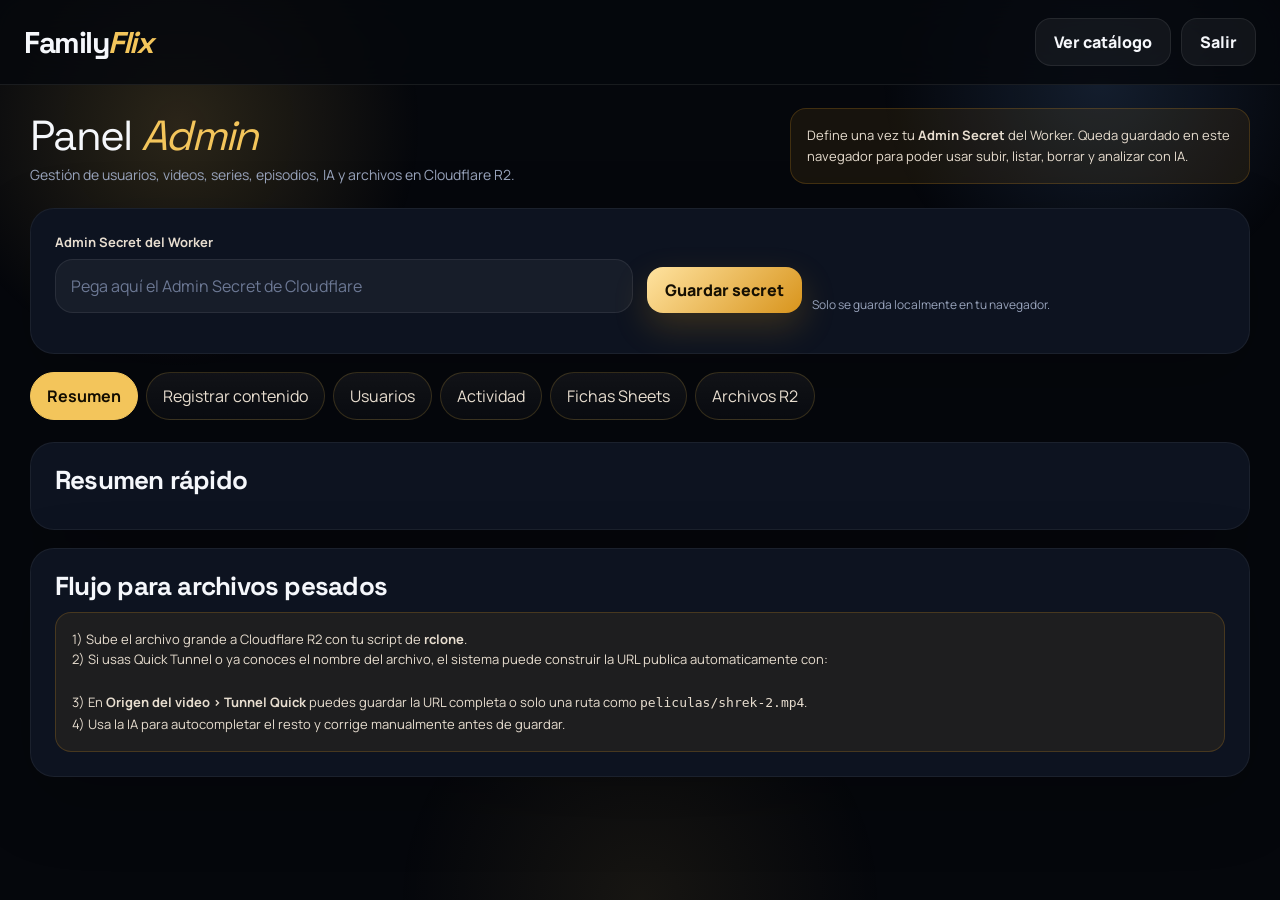
==== commit 820c2f09: "Update admin.html" ====
--- a/admin.html
+++ b/admin.html
@@ -4,6 +4,7 @@
   <meta charset="UTF-8">
   <meta name="viewport" content="width=device-width,initial-scale=1">
   <title>FamilyFlix — Admin</title>
+  <link rel="icon" href="data:,">
   <link rel="stylesheet" href="css/style.css">
   <style>
     body{background:var(--ink);color:var(--text)}
@@ -103,6 +104,7 @@
       <button class="tab on" data-panel="summary">Resumen</button>
       <button class="tab" data-panel="content">Registrar contenido</button>
       <button class="tab" data-panel="users">Usuarios</button>
+      <button class="tab" data-panel="activity">Actividad</button>
       <button class="tab" data-panel="sheets">Fichas Sheets</button>
       <button class="tab" data-panel="files">Archivos R2</button>
     </div>
@@ -153,9 +155,15 @@
             <div class="form-g"><label>Duración</label><input class="inp" id="movie_duracion" placeholder="1:32:00"></div>
             <div class="form-g"><label>Clasificación</label><input class="inp" id="movie_clasificacion" placeholder="Familiar"></div>
             <div class="form-g"><label>Idioma</label><input class="inp" id="movie_idioma" placeholder="Español"></div>
+            <div class="form-g"><label>Rating /10</label><input class="inp" id="movie_rating" type="number" min="0" max="10" step="0.1" placeholder="7.8"></div>
+            <div class="form-g"><label>Votos rating</label><input class="inp" id="movie_ratingCount" type="number" min="0" step="1" placeholder="1543"></div>
+            <div class="form-g"><label>Fuente rating</label><input class="inp" id="movie_ratingSource" placeholder="TMDB"></div>
             <div class="form-g"><label>Tags</label><input class="inp" id="movie_tags" placeholder="ogro, animación"></div>
             <div class="form-g"><label>Portada URL</label><input class="inp" id="movie_portadaUrl"></div>
-            <div class="form-g"><label>Backdrop URL</label><input class="inp" id="movie_backdropUrl"></div>
+            <div class="form-g"><label>Backdrop URL(s)</label><textarea class="inp" id="movie_backdropUrl" placeholder="https://.../backdrop-1.jpg&#10;https://.../backdrop-2.jpg&#10;https://.../backdrop-3.jpg"></textarea><div class="muted" style="margin-top:6px">Puedes pegar varios backdrops: uno por linea, o separados por <code>|</code> o coma.</div></div>
+            <div class="form-g"><label>Logo titulo URL</label><input class="inp" id="movie_logoUrl" placeholder="https://.../logo-titulo.png"></div>
+            <div class="form-g"><label>Corto preview URL</label><input class="inp" id="movie_previewVideoUrl" placeholder="https://.../preview.mp4"></div>
+            <div class="form-g"><label>Inicio del corto</label><input class="inp" id="movie_previewStart" placeholder="12 o 00:00:12"></div>
           </div>
           <div class="form-g"><label>Sinopsis</label><textarea class="inp" id="movie_sinopsis"></textarea></div>
           <div class="form-g">
@@ -183,6 +191,14 @@
             <div class="form-g movie-mode movie-mode-drive hidden"><label>Drive URL</label><input class="inp" id="movie_driveUrl" placeholder="https://drive.google.com/file/.../preview"></div>
             <div class="form-g"><label>URL final de video</label><input class="inp" id="movie_r2Url" readonly></div>
           </div>
+          <div class="grid2">
+            <div class="form-g">
+              <label>Subtitulos SRT (opcional)</label>
+              <input class="inp" id="movie_subtitulos" placeholder="peliculas/shrek-2.srt o https://.../shrek-2.srt">
+              <div class="muted" style="margin-top:8px">Si la pelicula tiene subtitulos, pega aqui la ruta o URL del .srt. Solo se cargan cuando el video es directo, no en Drive.</div>
+            </div>
+            <div class="form-g"><label>Archivo SRT</label><input class="inp" id="movie_subtitleFile" type="file" accept=".srt,text/plain"></div>
+          </div>
           <button class="btn btn-amber" id="saveMovieBtn">Guardar película</button>
         </div>
 
@@ -196,9 +212,15 @@
             <div class="form-g"><label>Año</label><input class="inp" id="series_año" type="number"></div>
             <div class="form-g"><label>Clasificación</label><input class="inp" id="series_clasificacion"></div>
             <div class="form-g"><label>Idioma</label><input class="inp" id="series_idioma"></div>
+            <div class="form-g"><label>Rating /10</label><input class="inp" id="series_rating" type="number" min="0" max="10" step="0.1" placeholder="8.4"></div>
+            <div class="form-g"><label>Votos rating</label><input class="inp" id="series_ratingCount" type="number" min="0" step="1" placeholder="2790"></div>
+            <div class="form-g"><label>Fuente rating</label><input class="inp" id="series_ratingSource" placeholder="TMDB"></div>
             <div class="form-g"><label>Tags</label><input class="inp" id="series_tags"></div>
             <div class="form-g"><label>Portada URL</label><input class="inp" id="series_portadaUrl"></div>
-            <div class="form-g"><label>Backdrop URL</label><input class="inp" id="series_backdropUrl"></div>
+            <div class="form-g"><label>Backdrop URL(s)</label><textarea class="inp" id="series_backdropUrl" placeholder="https://.../backdrop-1.jpg&#10;https://.../backdrop-2.jpg&#10;https://.../backdrop-3.jpg"></textarea><div class="muted" style="margin-top:6px">Puedes pegar varios backdrops: uno por linea, o separados por <code>|</code> o coma.</div></div>
+            <div class="form-g"><label>Logo titulo URL</label><input class="inp" id="series_logoUrl" placeholder="https://.../logo-serie.png"></div>
+            <div class="form-g"><label>Corto preview URL</label><input class="inp" id="series_previewVideoUrl" placeholder="https://.../preview-serie.mp4"></div>
+            <div class="form-g"><label>Inicio del corto</label><input class="inp" id="series_previewStart" placeholder="12 o 00:00:12"></div>
             <div class="form-g"><label>Destacado</label><select class="inp" id="series_destacado"><option value="">No</option><option value="si">Sí</option></select></div>
           </div>
           <div class="form-g"><label>Sinopsis</label><textarea class="inp" id="series_sinopsis"></textarea></div>
@@ -223,6 +245,8 @@
             <div class="form-g"><label>Título original</label><input class="inp" id="episode_tituloOriginal"></div>
             <div class="form-g"><label>Duración</label><input class="inp" id="episode_duracion"></div>
             <div class="form-g"><label>Portada URL</label><input class="inp" id="episode_portadaUrl"></div>
+            <div class="form-g"><label>Corto preview URL</label><input class="inp" id="episode_previewVideoUrl" placeholder="https://.../preview-episodio.mp4"></div>
+            <div class="form-g"><label>Inicio del corto</label><input class="inp" id="episode_previewStart" placeholder="12 o 00:00:12"></div>
           </div>
           <div class="form-g"><label>Sinopsis</label><textarea class="inp" id="episode_sinopsis"></textarea></div>
           <div class="grid2">
@@ -245,6 +269,14 @@
             <div class="form-g episode-mode episode-mode-r2manual hidden"><label>Nombre del archivo en R2</label><input class="inp" id="episode_r2Manual" placeholder="el.caballero.rojo.mp4"></div>
             <div class="form-g episode-mode episode-mode-drive hidden"><label>Drive URL</label><input class="inp" id="episode_driveUrl"></div>
             <div class="form-g"><label>URL final de video</label><input class="inp" id="episode_r2Url" readonly></div>
+          </div>
+          <div class="grid2">
+            <div class="form-g">
+              <label>Subtitulos SRT (opcional)</label>
+              <input class="inp" id="episode_subtitulos" placeholder="series/serie-x/e01.srt o https://.../e01.srt">
+              <div class="muted" style="margin-top:8px">Opcional. Solo se usan cuando el episodio tiene video directo.</div>
+            </div>
+            <div class="form-g"><label>Archivo SRT</label><input class="inp" id="episode_subtitleFile" type="file" accept=".srt,text/plain"></div>
           </div>
           <button class="btn btn-amber" id="saveEpisodeBtn">Guardar episodio</button>
         </div>
@@ -270,6 +302,20 @@
       </div>
     </section>
 
+    <section class="panel" id="panel-activity">
+      <section class="stats" id="activityStats"></section>
+      <div class="cardx">
+        <div class="grid2">
+          <div>
+            <h3 class="modal-title" style="font-size:26px">Actividad familiar</h3>
+            <p class="muted">Resume la ultima actividad detectada con progreso y continuar viendo. No es presencia en tiempo real.</p>
+          </div>
+          <div style="display:flex;justify-content:flex-end;align-items:end"><button class="btn btn-amber" id="reloadActivityBtn">Actualizar actividad</button></div>
+        </div>
+        <div class="list" id="activityList"></div>
+      </div>
+    </section>
+
     <section class="panel" id="panel-sheets">
       <div class="cardx">
         <div class="grid2">
@@ -352,10 +398,27 @@
             <label>Portada URL</label>
             <input class="inp" id="sheetEditorPosterUrl" type="text">
           </div>
+          <div class="form-g">
+            <label>Logo titulo URL</label>
+            <input class="inp" id="sheetEditorLogoUrl" type="text" placeholder="https://.../logo-titulo.png">
+          </div>
+          <div class="form-g">
+            <label>Corto preview URL</label>
+            <input class="inp" id="sheetEditorPreviewVideoUrl" type="text" placeholder="https://.../preview.mp4">
+          </div>
+          <div class="form-g">
+            <label>Inicio del corto</label>
+            <input class="inp" id="sheetEditorPreviewStart" type="text" placeholder="12 o 00:00:12">
+          </div>
         </div>
         <div class="form-g">
           <label>Sinopsis</label>
           <textarea class="inp" id="sheetEditorSynopsis"></textarea>
+        </div>
+        <div class="form-g">
+          <label>Subtitulos SRT</label>
+          <input class="inp" id="sheetEditorSubtitles" type="text" placeholder="peliculas/shrek-2.srt o https://.../shrek-2.srt">
+          <div class="muted" style="margin-top:6px">Opcional. Solo se usan en el reproductor cuando el video es directo.</div>
         </div>
         <div class="form-g" id="sheetEditorAudienceBlock">
           <label>Quien puede ver este contenido</label>
@@ -417,6 +480,7 @@
     state.sheetsUpdatingKey = '';
     state.sheetEditor = null;
     state.userEditor = null;
+    state.activityRows = [];
 
     document.getElementById('adminSecretInput').value = getAdminSecret();
     document.getElementById('saveSecretBtn').addEventListener('click', () => {
@@ -432,6 +496,9 @@
       state.tab = btn.dataset.panel;
       document.querySelectorAll('.panel').forEach(p => p.classList.remove('on'));
       document.getElementById(`panel-${state.tab}`).classList.add('on');
+      if (state.tab === 'activity') {
+        renderActivity();
+      }
     }));
 
     document.querySelectorAll('.subtab').forEach(btn => btn.addEventListener('click', () => {
@@ -462,6 +529,7 @@
       renderSheetsRecords();
     });
     document.getElementById('reloadFilesBtn').addEventListener('click', renderFiles);
+    document.getElementById('reloadActivityBtn').addEventListener('click', () => renderActivity());
     document.getElementById('aiAnalyzeBtn').addEventListener('click', runAI);
     document.getElementById('sheetsSearchInput').addEventListener('input', (e) => {
       state.sheetsSearch = e.target.value.trim().toLowerCase();
@@ -480,7 +548,8 @@
       await ensureVideoBaseUrlLoaded(true);
       refreshVideoHelpersUi();
       await refreshLocalData();
-      await Promise.all([renderSummary(), renderUsers(), renderSheetsRecords(), renderFiles()]);
+      await renderUsers();
+      await Promise.all([renderSummary(), renderSheetsRecords(), renderFiles(), renderActivity()]);
     }
 
     function refreshVideoHelpersUi() {
@@ -737,13 +806,22 @@
       setFormValue(`${target}_tags`, item.tags || '');
       setFormValue(`${target}_portadaUrl`, item.portadaUrl || '');
       setFormValue(`${target}_backdropUrl`, item.backdropUrl || '');
+      setFormValue(`${target}_logoUrl`, item.logoUrl || '');
+      setFormValue(`${target}_previewVideoUrl`, item.previewVideoUrl || '');
+      setFormValue(`${target}_previewStart`, item.previewStart || '');
       setFormValue(`${target}_clasificacion`, item.clasificacion || '');
       setFormValue(`${target}_idioma`, item.idioma || '');
+      setFormValue(`${target}_rating`, item.rating || '');
+      setFormValue(`${target}_ratingCount`, item.ratingCount || '');
+      setFormValue(`${target}_ratingSource`, item.ratingSource || '');
       renderAudiencePicker(target, item.visibleToAll ? 'todos' : item.usuariosPermitidos);
 
       if (target === 'movie') {
         setFormValue('movie_duracion', item.duracion || '');
         setFormValue('movie_destacado', item.destacado ? 'si' : '');
+        setFormValue('movie_subtitulos', item.subtitulos || '');
+        const movieSubtitleFile = document.getElementById('movie_subtitleFile');
+        if (movieSubtitleFile) movieSubtitleFile.value = '';
         populateVideoFields('movie', item);
       } else {
         setFormValue('series_destacado', item.destacado ? 'si' : '');
@@ -769,7 +847,12 @@
       setFormValue('episode_sinopsis', item.sinopsis || '');
       setFormValue('episode_duracion', item.duracion || '');
       setFormValue('episode_portadaUrl', item.portadaUrl || '');
+      setFormValue('episode_previewVideoUrl', item.previewVideoUrl || '');
+      setFormValue('episode_previewStart', item.previewStart || '');
       setFormValue('episode_airDate', item.airDate || '');
+      setFormValue('episode_subtitulos', item.subtitulos || '');
+      const episodeSubtitleFile = document.getElementById('episode_subtitleFile');
+      if (episodeSubtitleFile) episodeSubtitleFile.value = '';
       populateVideoFields('episode', item);
 
       window.scrollTo({ top: 0, behavior: 'smooth' });
@@ -914,6 +997,28 @@
       }
 
       return { r2Url, driveUrl };
+    }
+
+    async function resolveSubtitleField(prefix) {
+      const inputEl = document.getElementById(`${prefix}_subtitulos`);
+      const fileEl = document.getElementById(`${prefix}_subtitleFile`);
+      let subtitulos = inputEl?.value.trim() || '';
+      const file = fileEl?.files?.[0];
+
+      if (file) {
+        const up = await uploadFileToR2(file);
+        subtitulos = up.publicUrl || '';
+        if (inputEl) inputEl.value = subtitulos;
+        if (fileEl) fileEl.value = '';
+      }
+
+      return subtitulos;
+    }
+
+    function resetSubtitleField(prefix) {
+      setFormValue(`${prefix}_subtitulos`, '');
+      const fileEl = document.getElementById(`${prefix}_subtitleFile`);
+      if (fileEl) fileEl.value = '';
     }
 
     function getSelectedSeriesTitle() {
@@ -1322,6 +1427,9 @@
         const el = getPanelField(prefix, id, aliases);
         if (el) el.value = Array.isArray(value) ? value.join(', ') : (value ?? '');
       };
+      const backdropUrl = Array.isArray(data.backdropUrls) && data.backdropUrls.length
+        ? data.backdropUrls.filter(Boolean).join('\n')
+        : (data.backdropUrl || '');
       set('titulo', data.titulo || '');
       set('tituloOriginal', data.tituloOriginal || '');
       set('categoria', data.categoria || '');
@@ -1330,9 +1438,13 @@
       set('sinopsis', data.sinopsis || '');
       set('tags', data.tags || '');
       set('portadaUrl', data.portadaUrl || data.portadaId || '');
-      set('backdropUrl', data.backdropUrl || '');
+      set('backdropUrl', backdropUrl);
+      set('logoUrl', data.logoUrl || data.titleLogoUrl || data.tituloLogoUrl || '');
       set('clasificacion', data.clasificacion || 'Familiar');
       set('idioma', data.idioma || 'Espanol');
+      set('rating', data.rating || '');
+      set('ratingCount', data.ratingCount || '');
+      set('ratingSource', data.ratingSource || '');
       if (prefix === 'movie') {
         set('duracion', data.duracion || '');
       }
@@ -1356,9 +1468,102 @@
       }
     }
 
+    function resetVideoForm(prefix, defaultMode = 'upload') {
+      setFormValue(`${prefix}_r2Manual`, '');
+      setFormValue(`${prefix}_tunnelQuick`, '');
+      setFormValue(`${prefix}_driveUrl`, '');
+      setFormValue(`${prefix}_r2Url`, '');
+
+      const uploadEl = document.getElementById(`${prefix}_uploadFile`);
+      if (uploadEl) uploadEl.value = '';
+
+      const modeEl = document.getElementById(`${prefix}_videoMode`);
+      if (!modeEl) return;
+      modeEl.value = defaultMode;
+      updateVideoMode(prefix);
+    }
+
+    function resetMovieForm() {
+      [
+        'movie_id',
+        'movie_titulo',
+        'movie_tituloOriginal',
+        'movie_categoria',
+        'movie_generos',
+        'movie_sinopsis',
+        'movie_tags',
+        'movie_portadaUrl',
+        'movie_backdropUrl',
+        'movie_logoUrl',
+        'movie_previewVideoUrl',
+        'movie_previewStart',
+        'movie_duracion',
+        'movie_clasificacion',
+        'movie_idioma',
+        'movie_rating',
+        'movie_ratingCount',
+        'movie_ratingSource'
+      ].forEach((id) => setFormValue(id, ''));
+      setFormYear('movie', '');
+      setFormValue('movie_destacado', '');
+      renderAudiencePicker('movie', 'todos');
+      resetVideoForm('movie', 'upload');
+      resetSubtitleField('movie');
+    }
+
+    function resetSeriesForm() {
+      [
+        'series_id',
+        'series_titulo',
+        'series_tituloOriginal',
+        'series_categoria',
+        'series_generos',
+        'series_sinopsis',
+        'series_tags',
+        'series_portadaUrl',
+        'series_backdropUrl',
+        'series_logoUrl',
+        'series_previewVideoUrl',
+        'series_previewStart',
+        'series_clasificacion',
+        'series_idioma',
+        'series_rating',
+        'series_ratingCount',
+        'series_ratingSource'
+      ].forEach((id) => setFormValue(id, ''));
+      setFormYear('series', '');
+      setFormValue('series_destacado', '');
+      renderAudiencePicker('series', 'todos');
+    }
+
+    function resetEpisodeForm() {
+      [
+        'episode_id',
+        'episode_titulo',
+        'episode_tituloOriginal',
+        'episode_sinopsis',
+        'episode_duracion',
+        'episode_portadaUrl',
+        'episode_previewVideoUrl',
+        'episode_previewStart',
+        'episode_airDate'
+      ].forEach((id) => setFormValue(id, ''));
+      setFormValue('episode_temporada', 1);
+      setFormValue('episode_numeroEpisodio', 1);
+
+      const seriesEl = document.getElementById('episode_serieId');
+      if (seriesEl) {
+        seriesEl.selectedIndex = seriesEl.options.length ? 0 : -1;
+      }
+
+      resetVideoForm('episode', 'upload');
+      resetSubtitleField('episode');
+    }
+
     async function saveMovie() {
       try {
         const video = await resolveVideoFields('movie');
+        const subtitulos = await resolveSubtitleField('movie');
         const movieYear = getPanelField('movie', 'anio', ['a\u00c3\u00b1o', 'a\u00f1o'])?.value.trim() || '';
         const row = {
           id: document.getElementById('movie_id').value.trim(),
@@ -1372,12 +1577,19 @@
           tags: document.getElementById('movie_tags').value.trim(),
           portadaUrl: document.getElementById('movie_portadaUrl').value.trim(),
           backdropUrl: document.getElementById('movie_backdropUrl').value.trim(),
+          logoUrl: document.getElementById('movie_logoUrl').value.trim(),
+          previewVideoUrl: document.getElementById('movie_previewVideoUrl').value.trim(),
+          previewStart: document.getElementById('movie_previewStart').value.trim(),
           r2Url: video.r2Url,
           driveUrl: video.driveUrl,
           destacado: document.getElementById('movie_destacado').value,
           duracion: document.getElementById('movie_duracion').value.trim(),
           clasificacion: document.getElementById('movie_clasificacion').value.trim(),
           idioma: document.getElementById('movie_idioma').value.trim(),
+          rating: document.getElementById('movie_rating').value.trim(),
+          ratingCount: document.getElementById('movie_ratingCount').value.trim(),
+          ratingSource: document.getElementById('movie_ratingSource').value.trim(),
+          subtitulos,
           estado: 'activo',
           usuariosPermitidos: getSelectedAudience('movie'),
           fechaRegistro: fmtDateTime(),
@@ -1389,6 +1601,7 @@
         showToast('Pelicula guardada.');
         await refreshLocalData();
         await renderSummary();
+        resetMovieForm();
       } catch (error) {
         showToast(error.message || 'No se pudo guardar la pelicula.', 'error');
       }
@@ -1409,12 +1622,18 @@
           tags: document.getElementById('series_tags').value.trim(),
           portadaUrl: document.getElementById('series_portadaUrl').value.trim(),
           backdropUrl: document.getElementById('series_backdropUrl').value.trim(),
+          logoUrl: document.getElementById('series_logoUrl').value.trim(),
+          previewVideoUrl: document.getElementById('series_previewVideoUrl').value.trim(),
+          previewStart: document.getElementById('series_previewStart').value.trim(),
           r2Url: '',
           driveUrl: '',
           destacado: document.getElementById('series_destacado').value,
           duracion: '',
           clasificacion: document.getElementById('series_clasificacion').value.trim(),
           idioma: document.getElementById('series_idioma').value.trim(),
+          rating: document.getElementById('series_rating').value.trim(),
+          ratingCount: document.getElementById('series_ratingCount').value.trim(),
+          ratingSource: document.getElementById('series_ratingSource').value.trim(),
           estado: 'activo',
           usuariosPermitidos: getSelectedAudience('series'),
           fechaRegistro: fmtDateTime(),
@@ -1425,6 +1644,7 @@
         showToast('Serie guardada.');
         await refreshLocalData();
         await renderSummary();
+        resetSeriesForm();
       } catch (error) {
         showToast(error.message || 'No se pudo guardar la serie.', 'error');
       }
@@ -1433,6 +1653,7 @@
     async function saveEpisode() {
       try {
         const video = await resolveVideoFields('episode');
+        const subtitulos = await resolveSubtitleField('episode');
         const row = {
           id: document.getElementById('episode_id').value.trim(),
           serieId: document.getElementById('episode_serieId').value.trim(),
@@ -1445,7 +1666,10 @@
           r2Url: video.r2Url,
           driveUrl: video.driveUrl,
           portadaUrl: document.getElementById('episode_portadaUrl').value.trim(),
+          previewVideoUrl: document.getElementById('episode_previewVideoUrl').value.trim(),
+          previewStart: document.getElementById('episode_previewStart').value.trim(),
           airDate: document.getElementById('episode_airDate').value.trim(),
+          subtitulos,
           estado: 'activo',
           fechaRegistro: fmtDateTime(),
           creadoPor: getCurrentUser().usuario
@@ -1455,6 +1679,7 @@
         await addEpisode(row);
         showToast('Episodio guardado.');
         await refreshLocalData();
+        resetEpisodeForm();
       } catch (error) {
         showToast(error.message || 'No se pudo guardar el episodio.', 'error');
       }
@@ -1598,6 +1823,159 @@
       }
     }
 
+    function parseActivityTimestamp(value = '') {
+      const date = value ? new Date(value) : null;
+      return date && !Number.isNaN(date.getTime()) ? date.getTime() : 0;
+    }
+
+    function formatActivityTimestamp(value = 0) {
+      return value ? new Date(value).toLocaleString('es-CO') : 'Sin actividad detectada';
+    }
+
+    function formatActivityAge(value = 0) {
+      if (!value) return 'Sin actividad';
+      const diffMinutes = Math.max(0, Math.round((Date.now() - value) / 60000));
+      if (diffMinutes < 1) return 'Hace un momento';
+      if (diffMinutes < 60) return `Hace ${diffMinutes} min`;
+      const diffHours = Math.round(diffMinutes / 60);
+      if (diffHours < 24) return `Hace ${diffHours} h`;
+      const diffDays = Math.round(diffHours / 24);
+      return `Hace ${diffDays} dia(s)`;
+    }
+
+    function getActivityRecordLabel(record = {}) {
+      if (String(record.tipo || '') === 'episodio') {
+        const episode = FF_STATE.episodes.find(item => String(item.id) === String(record.episodioId || ''));
+        const series = FF_STATE.content.find(item => String(item.id) === String(record.contenidoId || ''));
+        const episodeMeta = episode ? `T${episode.temporada || 1}E${episode.numeroEpisodio || 1}` : '';
+        const episodeTitle = episode?.titulo || record.tituloMostrado || record.episodioId || 'Episodio';
+        return [series?.titulo || '', episodeMeta, episodeTitle].filter(Boolean).join(' · ');
+      }
+
+      const content = FF_STATE.content.find(item => String(item.id) === String(record.contenidoId || ''));
+      return content?.titulo || record.tituloMostrado || record.contenidoId || 'Contenido';
+    }
+
+    function buildActivityEntries(bootstrap = {}) {
+      const progressEntries = (bootstrap.progress || []).map(record => ({
+        source: 'progress',
+        label: getActivityRecordLabel(record),
+        percent: Number(record.porcentaje || 0),
+        timestamp: parseActivityTimestamp(record.ultimaVisualizacion || ''),
+        record
+      }));
+
+      const continueEntries = (bootstrap.continueWatching || []).map(record => ({
+        source: 'continue',
+        label: getActivityRecordLabel(record),
+        percent: Number(record.porcentaje || 0),
+        timestamp: parseActivityTimestamp(record.ultimaVisualizacion || ''),
+        record
+      }));
+
+      return [...continueEntries, ...progressEntries]
+        .filter(entry => entry.label)
+        .sort((a, b) => b.timestamp - a.timestamp);
+    }
+
+    function buildUserActivitySnapshot(user, bootstrap = {}) {
+      const entries = buildActivityEntries(bootstrap);
+      const lastEntry = entries[0] || null;
+      const currentEntry = entries.find(entry => entry.percent > 0 && entry.percent < 100) || null;
+      const recentTitles = [];
+
+      entries.forEach((entry) => {
+        if (!entry.label || recentTitles.includes(entry.label)) return;
+        recentTitles.push(entry.label);
+      });
+
+      return {
+        user,
+        lastSeenAt: lastEntry?.timestamp || 0,
+        currentEntry,
+        recentTitles: recentTitles.slice(0, 3),
+        progressCount: (bootstrap.progress || []).length,
+        continueCount: (bootstrap.continueWatching || []).length
+      };
+    }
+
+    function renderActivityStats(rows = []) {
+      const stats = document.getElementById('activityStats');
+      if (!stats) return;
+
+      const activeToday = rows.filter(row => row.lastSeenAt && (Date.now() - row.lastSeenAt) < (24 * 60 * 60 * 1000)).length;
+      const resumingNow = rows.filter(row => row.currentEntry).length;
+      const inactive = rows.filter(row => !row.lastSeenAt).length;
+
+      stats.innerHTML = `
+        <div class="stat"><div class="n">${rows.length}</div><div class="l">Familiares revisados</div></div>
+        <div class="stat"><div class="n">${activeToday}</div><div class="l">Activos hoy</div></div>
+        <div class="stat"><div class="n">${resumingNow}</div><div class="l">Con algo en progreso</div></div>
+        <div class="stat"><div class="n">${inactive}</div><div class="l">Sin actividad</div></div>`;
+    }
+
+    async function renderActivity() {
+      const list = document.getElementById('activityList');
+      const stats = document.getElementById('activityStats');
+      if (!list || !stats) return;
+
+      const familyUsers = state.users.filter(user => user.id && String(user.rol || '').toLowerCase() !== 'admin');
+      if (!familyUsers.length) {
+        state.activityRows = [];
+        renderActivityStats([]);
+        list.innerHTML = '<div class="muted">No hay familiares para revisar actividad.</div>';
+        return;
+      }
+
+      list.innerHTML = '<div class="muted">Cargando actividad familiar...</div>';
+      renderActivityStats([]);
+
+      try {
+        const snapshots = await Promise.all(familyUsers.map(async (user) => {
+          const bootstrap = await getUserStateRemote(user.id);
+          return buildUserActivitySnapshot(user, bootstrap || {});
+        }));
+
+        state.activityRows = snapshots.sort((a, b) => {
+          if (b.lastSeenAt !== a.lastSeenAt) return b.lastSeenAt - a.lastSeenAt;
+          if (Boolean(b.currentEntry) !== Boolean(a.currentEntry)) return Number(Boolean(b.currentEntry)) - Number(Boolean(a.currentEntry));
+          return String(a.user.nombreMostrado || a.user.usuario || '').localeCompare(String(b.user.nombreMostrado || b.user.usuario || ''), 'es');
+        });
+
+        renderActivityStats(state.activityRows);
+        list.innerHTML = state.activityRows.map((row) => {
+          const isFresh = row.lastSeenAt && (Date.now() - row.lastSeenAt) < (24 * 60 * 60 * 1000);
+          const statusLabel = row.currentEntry
+            ? 'Retomando contenido'
+            : (row.lastSeenAt ? (isFresh ? 'Activo hoy' : 'Activo antes') : 'Sin actividad');
+          const currentText = row.currentEntry
+            ? `${row.currentEntry.label}${row.currentEntry.percent ? ` | ${row.currentEntry.percent}%` : ''}`
+            : 'No hay contenido en progreso.';
+          const recentText = row.recentTitles.length
+            ? row.recentTitles.join(' | ')
+            : 'Aun no registra reproducciones.';
+
+          return `
+            <div class="rowx">
+              <div>
+                <div><strong>${escapeHtml(row.user.nombreMostrado || row.user.usuario)}</strong> <span class="muted">@${escapeHtml(row.user.usuario || '')}</span></div>
+                <div class="meta">Ultima actividad: ${escapeHtml(formatActivityTimestamp(row.lastSeenAt))} | ${escapeHtml(formatActivityAge(row.lastSeenAt))}</div>
+                <div class="meta">Retomando: ${escapeHtml(currentText)}</div>
+                <div class="meta">Vistos recientemente: ${escapeHtml(recentText)}</div>
+              </div>
+              <div style="display:flex;gap:8px;flex-wrap:wrap;align-items:center;justify-content:flex-end">
+                <div class="status ${row.lastSeenAt ? 'ok' : 'soft'}">${escapeHtml(statusLabel)}</div>
+                <div class="status soft">${escapeHtml(`${row.progressCount} progreso(s) | ${row.continueCount} retoma(s)`)}</div>
+              </div>
+            </div>`;
+        }).join('');
+      } catch (error) {
+        state.activityRows = [];
+        renderActivityStats([]);
+        list.innerHTML = `<div class="muted">${escapeHtml(error.message || 'No se pudo cargar la actividad familiar.')}</div>`;
+      }
+    }
+
     function buildSheetsContentRecord(item) {
       return {
         kind: 'content',
@@ -1724,6 +2102,7 @@
       return `
         <div style="display:flex;gap:8px;flex-wrap:wrap;justify-content:flex-end">
           <button class="btn btn-ghost" ${updating ? 'disabled' : ''} onclick="updateSheetRecordWithAI(decodeURIComponent('${encodedKind}'), decodeURIComponent('${encodedId}'))">${updating ? 'Actualizando...' : 'Actualizar con IA'}</button>
+          <button class="btn btn-amber" onclick="useSheetRecord(decodeURIComponent('${encodedKind}'), decodeURIComponent('${encodedId}'))">Usar esta ficha</button>
           <button class="btn btn-outline" onclick="openSheetEditor(decodeURIComponent('${encodedKind}'), decodeURIComponent('${encodedId}'))">Editar ficha</button>
         </div>`;
     }
@@ -1805,6 +2184,12 @@
       return editContentRecord(id);
     }
 
+    function useSheetRecord(kind, id) {
+      const record = getSheetRecordByKind(kind, id);
+      if (!record) return showToast('Ficha no encontrada en Sheets.', 'error');
+      kindEditorOpen(kind, id);
+    }
+
     function getSheetRecordByKind(kind, id) {
       return kind === 'episode'
         ? FF_STATE.episodes.find(item => String(item.id) === String(id))
@@ -1835,7 +2220,11 @@
       document.getElementById('sheetEditorVideoPath').value = record.r2Url || '';
       document.getElementById('sheetEditorDriveUrl').value = record.driveUrl || '';
       document.getElementById('sheetEditorPosterUrl').value = record.portadaUrl || '';
+      document.getElementById('sheetEditorLogoUrl').value = record.logoUrl || '';
+      document.getElementById('sheetEditorPreviewVideoUrl').value = record.previewVideoUrl || '';
+      document.getElementById('sheetEditorPreviewStart').value = record.previewStart || '';
       document.getElementById('sheetEditorSynopsis').value = record.sinopsis || '';
+      document.getElementById('sheetEditorSubtitles').value = record.subtitulos || '';
       if (kind === 'episode') {
         audienceBlock.classList.add('hidden');
         episodeVisibilityNote.classList.remove('hidden');
@@ -1870,7 +2259,11 @@
       const nextR2Url = document.getElementById('sheetEditorVideoPath').value.trim();
       const nextDriveUrl = document.getElementById('sheetEditorDriveUrl').value.trim();
       const nextPosterUrl = document.getElementById('sheetEditorPosterUrl').value.trim();
+      const nextLogoUrl = document.getElementById('sheetEditorLogoUrl').value.trim();
+      const nextPreviewVideoUrl = document.getElementById('sheetEditorPreviewVideoUrl').value.trim();
+      const nextPreviewStart = document.getElementById('sheetEditorPreviewStart').value.trim();
       const nextSynopsis = document.getElementById('sheetEditorSynopsis').value.trim();
+      const nextSubtitles = document.getElementById('sheetEditorSubtitles').value.trim();
 
       try {
         if (kind === 'episode') {
@@ -1886,7 +2279,10 @@
             r2Url: nextR2Url,
             driveUrl: nextDriveUrl,
             portadaUrl: nextPosterUrl,
+            previewVideoUrl: nextPreviewVideoUrl,
+            previewStart: nextPreviewStart,
             airDate: record.airDate || '',
+            subtitulos: nextSubtitles,
             estado: record.estado || 'activo',
             fechaRegistro: record.fechaRegistro || fmtDateTime(),
             creadoPor: record.creadoPor || getCurrentUser().usuario
@@ -1903,6 +2299,9 @@
             sinopsis: nextSynopsis,
             tags: toDelimitedText(record.tags),
             portadaUrl: nextPosterUrl,
+            logoUrl: nextLogoUrl,
+            previewVideoUrl: nextPreviewVideoUrl,
+            previewStart: nextPreviewStart,
             backdropUrl: record.backdropUrl || '',
             r2Url: nextR2Url,
             driveUrl: nextDriveUrl,
@@ -1910,6 +2309,10 @@
             duracion: record.duracion || '',
             clasificacion: record.clasificacion || '',
             idioma: record.idioma || '',
+            rating: record.rating || '',
+            ratingCount: record.ratingCount || '',
+            ratingSource: record.ratingSource || '',
+            subtitulos: nextSubtitles,
             estado: record.estado || 'activo',
             usuariosPermitidos: getSelectedAudience('sheetEditor'),
             fechaRegistro: record.fechaRegistro || fmtDateTime(),
@@ -1955,6 +2358,9 @@
 
     function buildContentPayloadFromAi(record, aiData = {}) {
       const year = aiData.anio || aiData['a\u00f1o'] || record.anio || record['a\u00f1o'] || '';
+      const backdropUrl = Array.isArray(aiData.backdropUrls) && aiData.backdropUrls.length
+        ? aiData.backdropUrls.filter(Boolean).join('\n')
+        : (aiData.backdropUrl || record.backdropUrl || '');
       return {
         id: record.id,
         titulo: aiData.titulo || record.titulo || '',
@@ -1965,14 +2371,19 @@
         ['a\u00f1o']: year,
         sinopsis: aiData.sinopsis || record.sinopsis || '',
         tags: toDelimitedText((aiData.tags && aiData.tags.length) ? aiData.tags : record.tags),
+        logoUrl: aiData.logoUrl || aiData.titleLogoUrl || record.logoUrl || '',
         portadaUrl: aiData.portadaUrl || record.portadaUrl || '',
-        backdropUrl: aiData.backdropUrl || record.backdropUrl || '',
+        backdropUrl,
         r2Url: record.r2Url || '',
         driveUrl: record.driveUrl || '',
         destacado: record.destacado ? 'si' : '',
         duracion: aiData.duracion || record.duracion || '',
         clasificacion: aiData.clasificacion || record.clasificacion || '',
         idioma: aiData.idioma || record.idioma || '',
+        rating: aiData.rating || record.rating || '',
+        ratingCount: aiData.ratingCount || record.ratingCount || '',
+        ratingSource: aiData.ratingSource || record.ratingSource || '',
+        subtitulos: record.subtitulos || '',
         estado: record.estado || 'activo',
         usuariosPermitidos: record.visibleToAll ? 'todos' : (record.usuariosPermitidosRaw || record.usuariosPermitidos || 'todos'),
         fechaRegistro: record.fechaRegistro || fmtDateTime(),
@@ -1994,6 +2405,7 @@
         driveUrl: record.driveUrl || '',
         portadaUrl: aiData.portadaUrl || record.portadaUrl || '',
         airDate: aiData.airDate || record.airDate || '',
+        subtitulos: record.subtitulos || '',
         estado: record.estado || 'activo',
         fechaRegistro: record.fechaRegistro || fmtDateTime(),
         creadoPor: record.creadoPor || getCurrentUser().usuario
--- a/css/style.css
+++ b/css/style.css
@@ -178,7 +178,7 @@
 .hero-eyebrow{display:inline-flex;align-items:center;gap:8px;padding:8px 12px;border-radius:999px;background:rgba(255,255,255,.08);backdrop-filter:blur(8px);font-size:12px;font-weight:800;color:var(--cream2);margin-bottom:14px}
 .hero-title{max-width:760px;font-size:clamp(34px,5vw,72px);line-height:.98;font-weight:900;letter-spacing:-.04em;margin:0 0 10px}
 .hero-meta{display:flex;gap:10px;flex-wrap:wrap;margin:0 0 16px;color:var(--cream2);font-weight:700}
-.hero-meta span{padding:8px 12px;border-radius:999px;background:rgba(255,255,255,.08);border:1px solid rgba(255,255,255,.06);font-size:12px}
+.hero-meta .hero-meta-item{padding:8px 12px;border-radius:999px;background:rgba(255,255,255,.08);border:1px solid rgba(255,255,255,.06);font-size:12px}
 .hero-synopsis{max-width:640px;font-size:15px;line-height:1.7;color:var(--cream2);margin:0 0 24px}
 .hero-actions{display:flex;gap:12px;flex-wrap:wrap}
 
@@ -248,7 +248,7 @@
 .modal-eyebrow{font-size:12px;text-transform:uppercase;letter-spacing:.12em;color:var(--brand3);font-weight:900;margin-bottom:10px}
 .modal-title{font-size:clamp(28px,4vw,42px);line-height:1.02;margin:0 0 12px;font-weight:900}
 .modal-meta{display:flex;gap:10px;flex-wrap:wrap;margin-bottom:14px;color:var(--muted);font-weight:700}
-.modal-meta span{padding:8px 11px;border:1px solid var(--line);border-radius:999px;background:var(--gb);font-size:12px}
+.modal-meta .modal-meta-item{padding:8px 11px;border:1px solid var(--line);border-radius:999px;background:var(--gb);font-size:12px}
 .modal-synopsis{font-size:15px;line-height:1.7;color:var(--cream2);margin-bottom:18px}
 .modal-tags,.info-tags{display:flex;gap:8px;flex-wrap:wrap;margin-bottom:18px}
 .modal-tags span,.info-tags span{padding:8px 11px;border-radius:999px;background:rgba(255,255,255,.05);border:1px solid var(--line);font-size:12px;color:var(--cream2)}
@@ -368,7 +368,7 @@
   .logo{font-size:24px}
   .nav-tab,.chip,.stab,.atab{padding:10px 14px;font-size:12px}
   .hero-title{font-size:34px}
-  .hero-meta span{font-size:11px;padding:7px 10px}
+  .hero-meta .hero-meta-item{font-size:11px;padding:7px 10px}
   .stats-bar{grid-template-columns:1fr}
   .grid-cards{grid-template-columns:1fr 1fr;gap:14px}
   .card-body{padding:12px}
@@ -807,6 +807,56 @@
   color:var(--muted);
 }
 
+.ff-rating-chip{
+  display:inline-flex;
+  align-items:center;
+  gap:8px;
+  padding:8px 12px;
+  border-radius:999px;
+  border:1px solid rgba(243,197,91,.2);
+  background:linear-gradient(135deg, rgba(255,255,255,.12), rgba(243,197,91,.08));
+  color:var(--cream);
+  line-height:1;
+  white-space:nowrap;
+}
+
+.ff-rating-chip--compact{
+  gap:6px;
+  padding:7px 10px;
+}
+
+.ff-rating-stars{
+  position:relative;
+  display:inline-block;
+  font-size:11px;
+  letter-spacing:.16em;
+  color:rgba(255,255,255,.16);
+}
+
+.ff-rating-stars-base{
+  display:block;
+}
+
+.ff-rating-stars-fill{
+  position:absolute;
+  inset:0 auto 0 0;
+  overflow:hidden;
+  white-space:nowrap;
+  color:#f3c55b;
+}
+
+.ff-rating-value{
+  font-size:12px;
+  font-weight:900;
+  color:var(--cream);
+}
+
+.ff-rating-count,
+.ff-rating-source{
+  font-size:11px;
+  color:var(--muted);
+}
+
 .card-shine{
   position:absolute;
   inset:0;
@@ -1280,7 +1330,7 @@
     gap:8px;
   }
 
-  .hero-meta span{
+  .hero-meta .hero-meta-item{
     padding:7px 9px;
   }
 
@@ -1653,11 +1703,13 @@
   .modal{
     width:100%;
     max-width:none;
-    min-height:100dvh;
+    min-height:auto;
+    height:auto;
     max-height:none;
     border-radius:0;
     overflow:visible;
     overscroll-behavior:contain;
+    align-self:flex-start;
   }
 
   .modal-img{
@@ -1671,6 +1723,8 @@
   .modal-body{
     position:relative;
     margin-top:-18px;
+    max-height:none;
+    overflow:visible;
     padding:18px 16px 30px!important;
     border-radius:28px 28px 0 0;
     background:linear-gradient(180deg, rgba(12,18,29,.92), rgba(8,12,20,.98));
